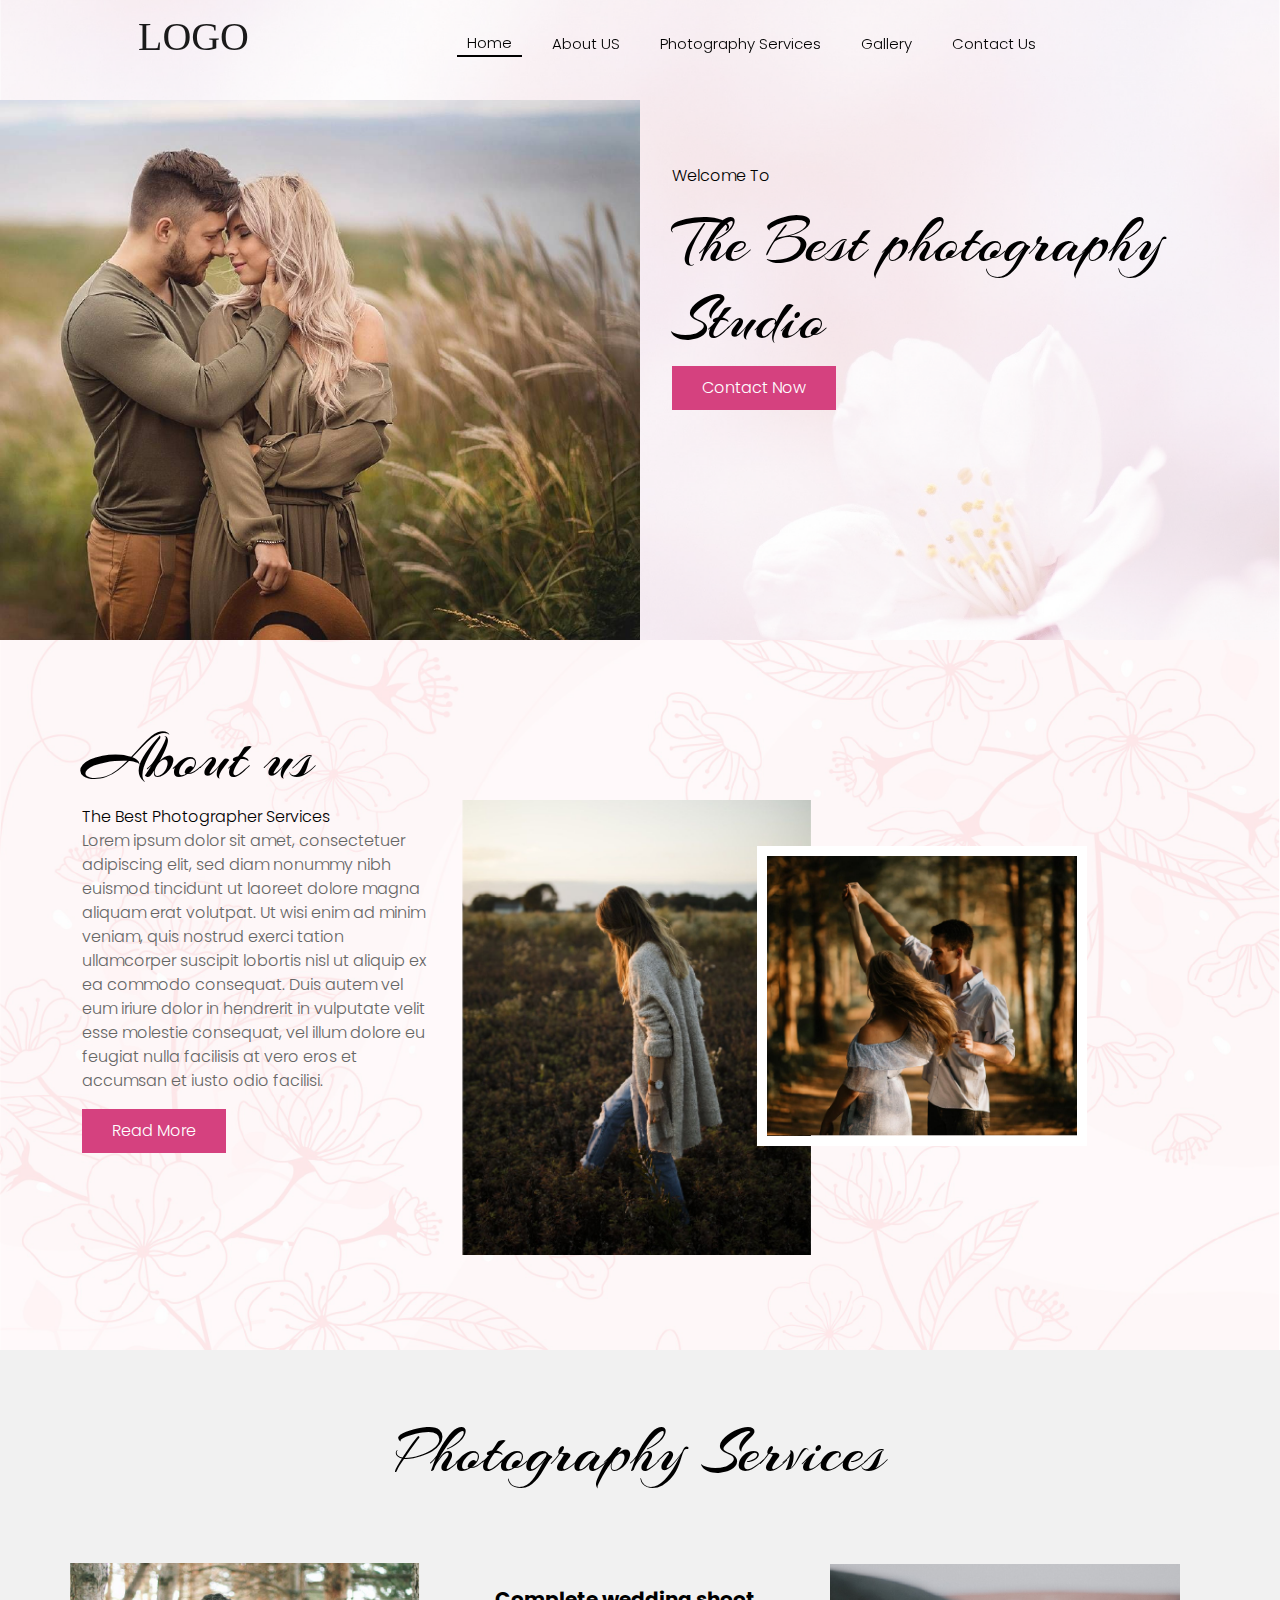
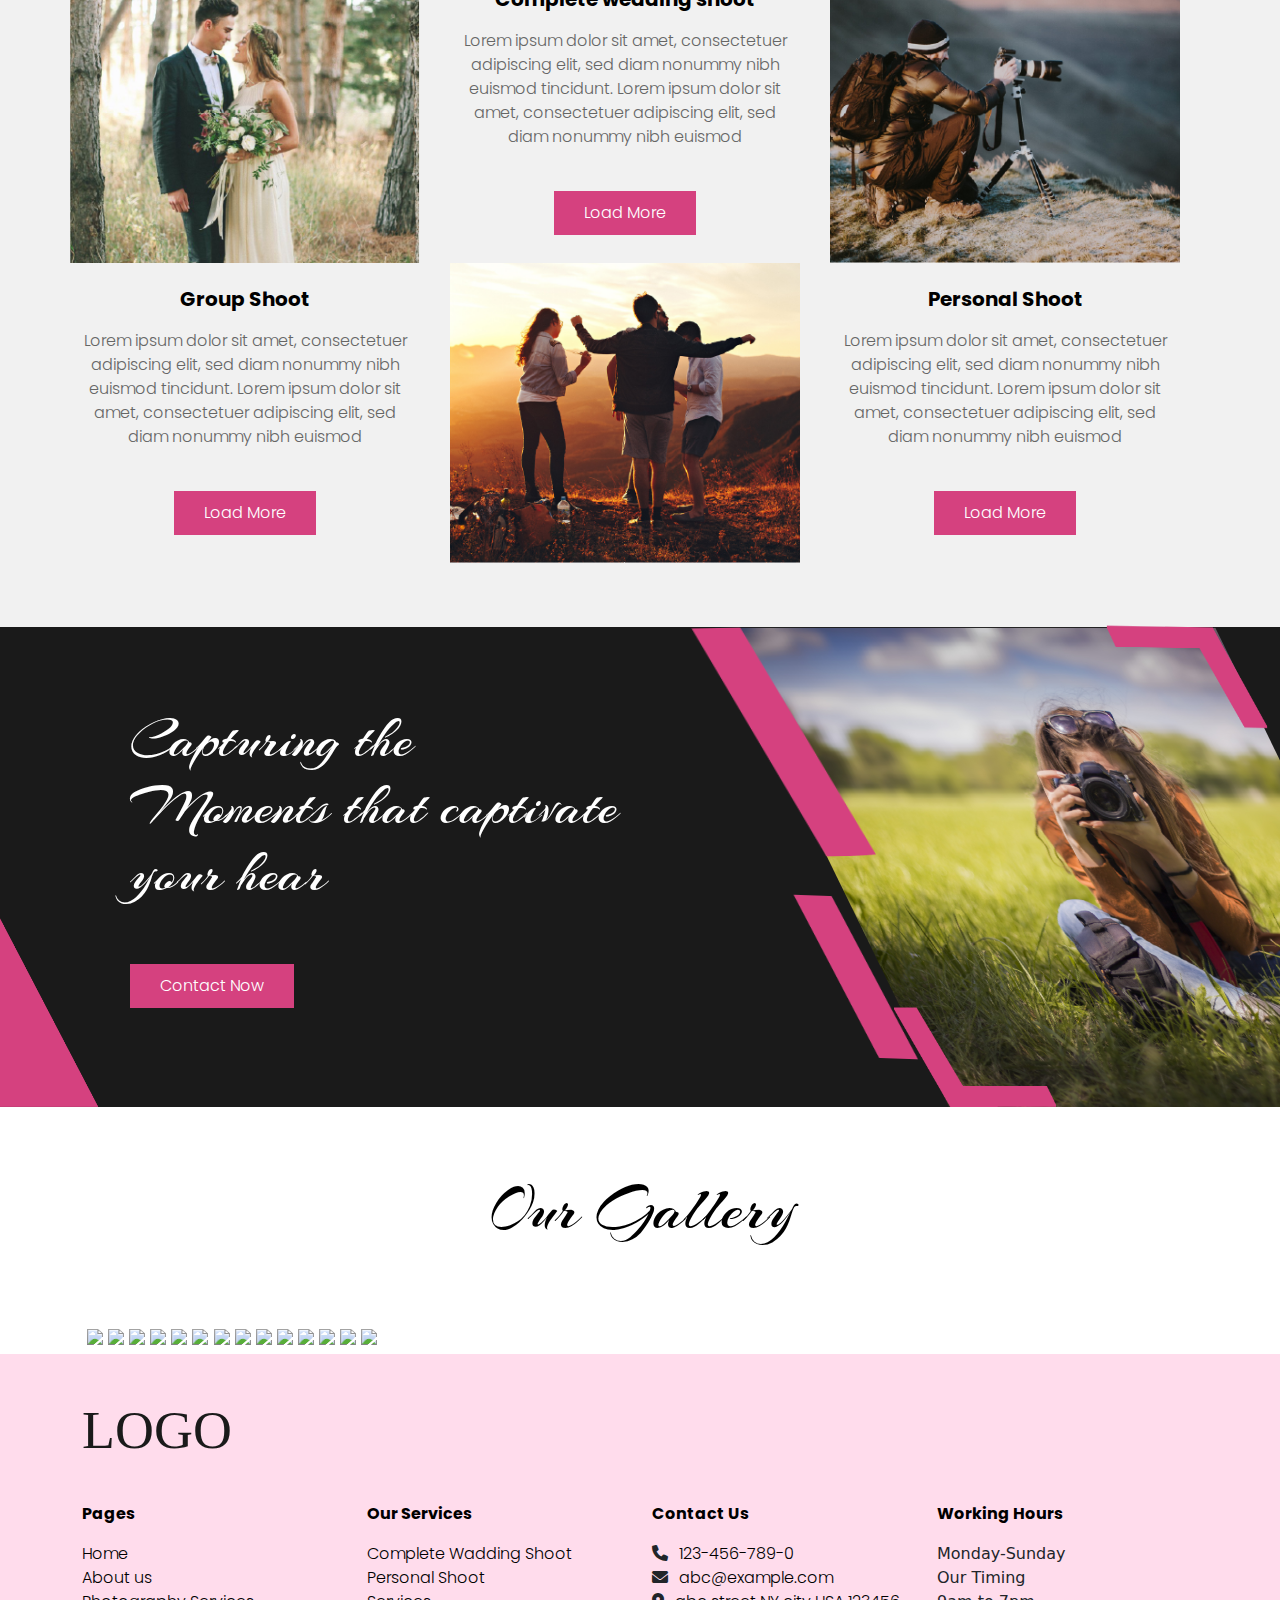
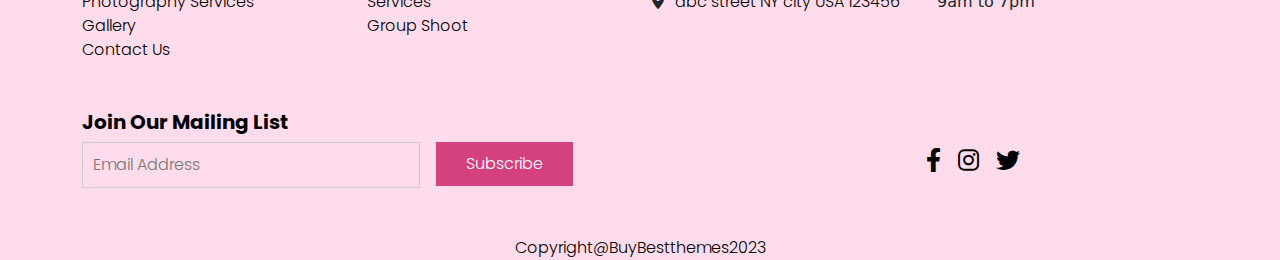
==== index.html @ 0a5905cb "add" ====
<!DOCTYPE html>
<html lang="en">

<head>
    <meta charset="UTF-8">
    <meta http-equiv="X-UA-Compatible" content="IE=edge">
    <meta name="viewport" content="width=device-width, initial-scale=1.0">
    <meta charset="UTF-8">
    <meta http-equiv="X-UA-Compatible" content="IE=edge">
    <meta name="viewport" content="width=device-width, initial-scale=1.0">
    <!-- bootstrap 5 css link -->
    <link rel="stylesheet" href="./assets/css/bootstrap.min.css">
    <!-- butter css -->
    <link rel="stylesheet" href="./assets/css/butter.css">
    <!-- wow css -->
    <link rel="stylesheet" href="./assets/css/wow.css">
    <!-- swiper slider css-->
    <link rel="stylesheet" href="./assets/css/swiper-bundle.css">
    <!-- fontawesome cdn -->
    <link rel="stylesheet" href="https://cdnjs.cloudflare.com/ajax/libs/font-awesome/6.0.0/css/all.min.css" />
    <!-- custom css -->
    <link rel="stylesheet" href="./assets/css/stylesheet.css">
    <title>Photography | Home</title>
</head>

<body>
    <!--Header open--->
    <header class="header" id="navbar-fixed-top">
        <div class="container">
            <nav class="destop-nav-bar">
                <div class="d-flex justify-content-between align-items-center">
                    <div class="logo">
                        <a href=""> <img src="./assets/images/SVG/logo.svg" alt="img"></a>
                    </div>
                    <div class="link">
                        <div class="d-flex justify-content-center">
                            <a href="" class="header_links active">Home</a>
                            <a href="" class="header_links">About US</a>
                            <a href="" class="header_links">Photography Services</a>
                            <a href="" class="header_links">Gallery</a>
                            <a href="" class="header_links">Contact Us</a>

                        </div>
                    </div>
                </div>
            </nav>
        </div>
        <!-- moblie navbar -->
        <div id="main-content">
            <div id="title"><a href=""><img src="./assets/images/SVG/logo.svg" alt=""></a></div>
        </div>
        <div id="btn" class="">
            <div id="top"></div>
            <div id="middle"></div>
            <div id="bottom"></div>
        </div>
        <div id="box" class="">
            <div id="items">
                <div class="imglogo"><a href=""><img src="./assets/images/SVG/logo.svg" alt=""></a></div>
                <div class="item"><a href="" class="header_links active">Home</a></div>
                <div class="item"><a href="" class="header_links">About Us</a></div>
                <div class="item"><a href="" class="header_links">Photography Services</a></div>
                <div class="item"><a href="" class="header_links">Gallery</a></div>
                <div class="item"><a href="" class="header_links">Contact Us</a></div>
            </div>
        </div>
    </header>
    <!--Header close--->
    <!-- Home Banner Open -->
    <section class="homeBanner">
        <div class="d-flex justify-content-center backBg">
            <div class="leftDiv">
                <div class="bannerImgBox">
                    <img src="./assets/images/1x/bannerImg.png" alt="">
                </div>
            </div>
            <div class="rightDiv">
                <div class="rightDivText d-flex flex-column">
                    <span>Welcome To</span>
                    <h1>The Best photography <br>
                        Studio
                    </h1>
                    <div>
                        <button>
                            <a href="">Contact Now</a>
                        </button>
                    </div>
                </div>
            </div>
        </div>

    </section>
    <!-- Home Banner Closed -->
    <!-- section About -->
    <section class="aboutSec">
        <div class="container aboutDiv">
            <div class="row">
                <div class="col-lg-4">
                    <div>
                        <h2>About us</h2>
                        <span>The Best Photographer Services</span>
                        <p>Lorem ipsum dolor sit amet, consectetuer adipiscing elit, sed diam nonummy nibh euismod
                            tincidunt
                            ut laoreet dolore magna aliquam erat volutpat. Ut wisi enim ad minim veniam, quis nostrud
                            exerci
                            tation ullamcorper suscipit lobortis nisl ut aliquip ex ea commodo consequat. Duis autem vel
                            eum
                            iriure dolor in hendrerit in vulputate velit esse molestie consequat, vel illum dolore eu
                            feugiat nulla facilisis at vero eros et accumsan et iusto odio facilisi.</p>
                        <button>
                            <a href="">Read More</a>
                        </button>
                    </div>
                </div>
                <div class="col-lg-8">
                    <div class="mainDivAbout">
                        <div class="aboutBg">
                            <div class="aboutBgImg">
                                <img src="./assets/images/1x/aboutImg1.png" alt="">
                            </div>
                            <div class="outerDiv">
                                <div class="outerDivImg">
                                    <img src="./assets/images/1x/aboutImg2.png" alt="">
                                </div>
                            </div>
                        </div>
                    </div>
                </div>

            </div>
        </div>
    </section>
    <!--  -->
    <!-- Services Section open -->
    <section class="servicesection">
        <div class="container">
            <h3>Photography Services</h3>
            <div class="row">
                <div class="col-lg-4 padding">
                    <div class="serDiv">
                        <div class="serDivImg">
                            <img src="./assets/images/1x/services1.png" alt="">
                        </div>
                    </div>
                </div>
                <div class="col-lg-4 padding">
                    <div class="serDiv">
                        <div class="serDivImg">
                            <h5>Complete wedding shoot</h5>
                            <p>Lorem ipsum dolor sit amet, consectetuer adipiscing elit, sed diam nonummy nibh euismod
                                tincidunt.
                                Lorem ipsum dolor sit amet, consectetuer adipiscing elit, sed diam nonummy nibh euismod
                            </p>
                            <div class="serBtn">
                                <button><a href="">Load More</a></button>
                            </div>
                        </div>
                    </div>
                </div>
                <div class="col-lg-4 padding">
                    <div class="serDiv">
                        <div class="serDivImg">
                            <img src="./assets/images/1x/services2.png" alt="">
                        </div>
                    </div>
                </div>
                <div class="col-lg-4 padding">
                    <div class="serDiv">
                        <div class="serDivImg">
                            <h5>Group Shoot</h5>
                            <p>Lorem ipsum dolor sit amet, consectetuer adipiscing elit, sed diam nonummy nibh euismod
                                tincidunt.
                                Lorem ipsum dolor sit amet, consectetuer adipiscing elit, sed diam nonummy nibh euismod
                            </p>
                            <div class="serBtn">
                                <button><a href="">Load More</a></button>
                            </div>
                        </div>
                    </div>
                </div>
                <div class="col-lg-4 padding">
                    <div class="serDiv">
                        <div class="serDivImg">
                            <img src="./assets/images/1x/services3.png" alt="">
                        </div>
                    </div>
                </div>
                <div class="col-lg-4 padding">
                    <div class="serDiv">
                        <div class="serDivImg">
                            <h5>Personal Shoot</h5>
                            <p>Lorem ipsum dolor sit amet, consectetuer adipiscing elit, sed diam nonummy nibh euismod
                                tincidunt.
                                Lorem ipsum dolor sit amet, consectetuer adipiscing elit, sed diam nonummy nibh euismod
                            </p>
                            <div class="serBtn">
                                <button><a href="">Load More</a></button>
                            </div>
                        </div>
                    </div>
                </div>
            </div>
        </div>
    </section>
    <!-- Services Section closed -->
    <!-- Capturing the Moments Open-->
    <section class="capSec position-relative">
        <div class="container">
            <div class="row">
                <div class="col-lg-6 pb-5">
                    <h5>Capturing the<br>
                        Moments that captivate
                        your hear
                    </h5>
                    <button class="sameBtn"><a href="">Contact Now</a></button>
                </div>
                <div class="col-lg-6">
                    <div class="photoGrapher">
                        <div class="lineDiv"><img src="./assets/images/1x/line.png" alt=""></div>
                        <div class="lineDivleft"><img src="./assets/images/1x/sLine.png" alt=""></div>
                        <div class="lineDivbtm"><img src="./assets/images/1x/sLine.png" alt=""></div>
                        <div class="photoGraImg">
                            <img src="./assets/images/1x/girl.png" alt="">
                        </div>
                        <div class="lineDivBtm"><img src="./assets/images/1x/line.png" alt=""></div>
                    </div>
                </div>
            </div>
        </div>
        <div class="pinDiv position-absolute"></div>
    </section>
    <!-- Capturing the Moments Closed-->
    <!-- Our Gallery section open -->
    <section class="gallerSec">
        <div class="container">
            <h3>Our Gallery</h3>
            <section>
                <img src="https://unsplash.it/700/600?image=634" />
                <img src="https://unsplash.it/700/300?image=455" />
                <img src="https://unsplash.it/1500/700?image=629" />
                <img src="https://unsplash.it/700?image=594" />
                <img src="https://unsplash.it/700/450?image=417" />
                <img src="https://unsplash.it/700/400?image=410" />
                <img src="https://unsplash.it/700/550?image=628" />
                <img src="https://unsplash.it/700/450?image=421" />
                <img src="https://unsplash.it/700/567?image=572" />
                <img src="https://unsplash.it/700/978?image=623" />
                <img src="https://unsplash.it/700/654?image=621" />
                <img src="https://unsplash.it/700/500?image=423" />
                  <img src="https://unsplash.it/1000/654?image=930" />
                <img src="https://unsplash.it/700/950?image=1045" />
              </section>
              <div class="lightbox">
                <div class="title"></div>
                <div class="filter"></div>
                <div class="arrowr"></div>
                <div class="arrowl"></div>
                <div class="close"></div>
              </div>
        </div>
    </section>
    <!-- Our Gallery section closed -->
    <!-- footer section open -->
    <section class="footer">
        <div class="container pt-5 pb-5">
            <div class="row d-flex justify-content-around">
                <div class="col-lg-12 ">
                    <div class="footerImgDiv">
                        <div class="footerImg">
                            <a href=".../../index.html">
                                <img src="./assets/images/SVG/logo.svg" alt="">
                            </a>
                        </div>
                    </div>
                </div>
                <div class="col-lg-3 col-md-12 col-sm-12">
                    <p>Pages</p>
                    <ul class="p-0">
                        <li><a href="">Home</a></li>
                        <li><a href="">About us</a></li>
                        <li><a href="">Photography Services</a></li>
                        <li><a href="">Gallery</a></li>
                        <li><a href="">Contact Us</a></li>
                    </ul>
                </div>
                <div class="col-lg-3 col-md-12 col-sm-12 ">
                    <p>Our Services</p>
                    <ul class="p-0">
                        <li><a href="">Complete Wadding Shoot</a></li>
                        <li><a href="">Personal Shoot</a></li>
                        <li><a href="">Services</a></li>
                        <li><a href="">Group Shoot</a></li>
                    </ul>
                </div>
                <div class="col-lg-3 col-md-12 col-sm-12 footerCont">
                    <p>Contact Us</p>
                    <ul class="p-0">
                        <li class="footer-ancher"><i class="fa-solid fa-phone p"></i><a
                                href="tel:4703884601">123-456-789-0</a></li>
                        <li><i class="fa-solid fa-envelope"></i><a
                                href="mailto:webapparel@gmail.com">abc@example.com</a></li>
                        <li><i class="fa-solid fa-location-dot"></i><a href="https://goo.gl/maps/DKt5kZgULkunrP5MA">abc
                                street NY city USA 123456</a></li>
                    </ul>
                </div>
                <div class="col-lg-3 col-md-12 col-sm-12 footerCont">
                    <p>Working Hours</p>
                    <ul class="p-0">
                        <li class="footer-ancher">Monday-Sunday</li>
                        <li>Our Timing</li>
                        <li>9am to 7pm</li>
                    </ul>
                </div>
            </div>
            <div class="row joinMail">
                <h5>Join Our Mailing List</h5>
                <div class="col-lg-6">
                    <div class="d-flex">
                        <div class="d-flex">
                            <div class="">
                                <input type="text" placeholder="Email Address">
                            </div>
                            <div>
                                <button class="" type="button">
                                    <a href="">
                                        Subscribe
                                    </a>
                                </button>
                            </div>
                        </div>
                    </div>
                </div>
                <div class="col-lg-6 d-flex justify-content-center">
                    <div class="faceDiv">
                        <i class="fa-brands fa-facebook-f"></i>
                        <i class="fa-brands fa-instagram"></i>
                        <i class="fa-brands fa-twitter"></i>
                    </div>
                    
                </div>
            </div>
        </div>
        <div class="footer-bottom">
            <div class="container">
                <div class="row">
                    <div class="col-lg-12 text-center ">
                        <span class="for-theme-link pt-1">
                            Copyright@BuyBestthemes2023
                        </span>
                    </div>
                </div>
            </div>
        </div>
    </section>
    <!-- footer section close -->
    <!-- jquery -->
    <script src="./assets/js/jquery.min.js"></script>
    <script src="https://code.jquery.com/jquery-3.3.1.slim.min.js" 
    integrity="sha384-q8i/X+965DzO0rT7abK41JStQIAqVgRVzpbzo5smXKp4YfRvH+8abtTE1Pi6jizo" 
    crossorigin="anonymous"></script>
    <script src="./assets/js/GridHorizontal.js"></script>
    <!-- bootstrap 5 js link -->
    <script src="./assets/js/bootstrap.bundle.min.js"></script>
    <!-- butter js -->
    <script src="./assets/js/butter.js"></script>
    <!-- wow Js -->
    <script src="./assets/js/wow.js"></script>
    <!-- swiper slider -->
    <script src="./assets/js/swiper-bundle.min.js"></script>
    <!-- custom js -->
    <script src="./assets/js/main.js"></script>
  
</body>

</html>
---- assets/css/wow.css ----
.animated {
	animation-duration: 1s;
	animation-fill-mode: both
}

.animated.infinite {
	animation-iteration-count: infinite
}

.animated.hinge {
	animation-duration: 2s
}

.animated.bounceIn,
.animated.bounceOut,
.animated.flipOutX,
.animated.flipOutY {
	animation-duration: .75s
}

.animated.flip {
	-webkit-backface-visibility: visible;
	backface-visibility: visible;
	animation-name: flip
}

@keyframes fadeInUp {
	from {
		opacity: 0;
		transform: translate3d(0, 100%, 0)
	}
	to {
		opacity: 1;
		transform: none
	}
}

.fadeInUp {
	animation-name: fadeInUp
}

@keyframes fadeInDown {
	from {
		opacity: 0;
		transform: translate3d(0, -100%, 0)
	}
	to {
		opacity: 1;
		transform: none
	}
}

.fadeInDown {
	animation-name: fadeInDown
}

@keyframes bounceIn {
	20%,
	40%,
	60%,
	80%,
	from,
	to {
		animation-timing-function: cubic-bezier(.215, .61, .355, 1)
	}
	0% {
		opacity: 0;
		transform: scale3d(.3, .3, .3)
	}
	20% {
		transform: scale3d(1.1, 1.1, 1.1)
	}
	40% {
		transform: scale3d(.9, .9, .9)
	}
	60% {
		opacity: 1;
		transform: scale3d(1.03, 1.03, 1.03)
	}
	80% {
		transform: scale3d(.97, .97, .97)
	}
	to {
		opacity: 1;
		transform: scale3d(1, 1, 1)
	}
}

.bounceIn {
	animation-name: bounceIn
}

@keyframes bounceInDown {
	60%,
	75%,
	90%,
	from,
	to {
		animation-timing-function: cubic-bezier(.215, .61, .355, 1)
	}
	0% {
		opacity: 0;
		transform: translate3d(0, -3000px, 0)
	}
	60% {
		opacity: 1;
		transform: translate3d(0, 25px, 0)
	}
	75% {
		transform: translate3d(0, -10px, 0)
	}
	90% {
		transform: translate3d(0, 5px, 0)
	}
	to {
		transform: none
	}
}

.bounceInDown {
	animation-name: bounceInDown
}

@keyframes bounceInLeft {
	60%,
	75%,
	90%,
	from,
	to {
		animation-timing-function: cubic-bezier(.215, .61, .355, 1)
	}
	0% {
		opacity: 0;
		transform: translate3d(-3000px, 0, 0)
	}
	60% {
		opacity: 1;
		transform: translate3d(25px, 0, 0)
	}
	75% {
		transform: translate3d(-10px, 0, 0)
	}
	90% {
		transform: translate3d(5px, 0, 0)
	}
	to {
		transform: none
	}
}

.bounceInLeft {
	animation-name: bounceInLeft
}

@keyframes bounceInRight {
	60%,
	75%,
	90%,
	from,
	to {
		animation-timing-function: cubic-bezier(.215, .61, .355, 1)
	}
	from {
		opacity: 0;
		transform: translate3d(3000px, 0, 0)
	}
	60% {
		opacity: 1;
		transform: translate3d(-25px, 0, 0)
	}
	75% {
		transform: translate3d(10px, 0, 0)
	}
	90% {
		transform: translate3d(-5px, 0, 0)
	}
	to {
		transform: none
	}
}

.bounceInRight {
	animation-name: bounceInRight
}

@keyframes bounceInUp {
	60%,
	75%,
	90%,
	from,
	to {
		animation-timing-function: cubic-bezier(.215, .61, .355, 1)
	}
	from {
		opacity: 0;
		transform: translate3d(0, 3000px, 0)
	}
	60% {
		opacity: 1;
		transform: translate3d(0, -20px, 0)
	}
	75% {
		transform: translate3d(0, 10px, 0)
	}
	90% {
		transform: translate3d(0, -5px, 0)
	}
	to {
		transform: translate3d(0, 0, 0)
	}
}

.bounceInUp {
	animation-name: bounceInUp
}

@keyframes fadeInLeft {
	from {
		opacity: 0;
		transform: translate3d(-100%, 0, 0)
	}
	to {
		opacity: 1;
		transform: none
	}
}

.fadeInLeft {
	animation-name: fadeInLeft
}

@keyframes fadeInLeftBig {
	from {
		opacity: 0;
		transform: translate3d(-2000px, 0, 0)
	}
	to {
		opacity: 1;
		transform: none
	}
}

.fadeInLeftBig {
	animation-name: fadeInLeftBig
}

@keyframes lightSpeedIn {
	from {
		transform: translate3d(100%, 0, 0) skewX(-30deg);
		opacity: 0
	}
	60% {
		transform: skewX(20deg);
		opacity: 1
	}
	80% {
		transform: skewX(-5deg);
		opacity: 1
	}
	to {
		transform: none;
		opacity: 1
	}
}

.lightSpeedIn {
	animation-name: lightSpeedIn;
	animation-timing-function: ease-out
}

@keyframes fadeInRight {
	from {
		opacity: 0;
		transform: translate3d(100%, 0, 0)
	}
	to {
		opacity: 1;
		transform: none
	}
}

.fadeInRight {
	animation-name: fadeInRight
}

@keyframes fadeInRightBig {
	from {
		opacity: 0;
		transform: translate3d(2000px, 0, 0)
	}
	to {
		opacity: 1;
		transform: none
	}
}

.fadeInRightBig {
	animation-name: fadeInRightBig
}

@keyframes flip {
	from {
		transform: perspective(400px) rotate3d(0, 1, 0, -360deg);
		animation-timing-function: ease-out
	}
	40% {
		transform: perspective(400px) translate3d(0, 0, 150px) rotate3d(0, 1, 0, -190deg);
		animation-timing-function: ease-out
	}
	50% {
		transform: perspective(400px) translate3d(0, 0, 150px) rotate3d(0, 1, 0, -170deg);
		animation-timing-function: ease-in
	}
	80% {
		transform: perspective(400px) scale3d(.95, .95, .95);
		animation-timing-function: ease-in
	}
	to {
		transform: perspective(400px);
		animation-timing-function: ease-in
	}
}

.flip {
	-webkit-backface-visibility: visible;
	backface-visibility: visible;
	animation-name: flip
}

@keyframes flipInX {
	from {
		transform: perspective(400px) rotate3d(1, 0, 0, 90deg);
		animation-timing-function: ease-in;
		opacity: 0
	}
	40% {
		transform: perspective(400px) rotate3d(1, 0, 0, -20deg);
		animation-timing-function: ease-in
	}
	60% {
		transform: perspective(400px) rotate3d(1, 0, 0, 10deg);
		opacity: 1
	}
	80% {
		transform: perspective(400px) rotate3d(1, 0, 0, -5deg)
	}
	to {
		transform: perspective(400px)
	}
}

.flipInX {
	-webkit-backface-visibility: visible!important;
	backface-visibility: visible!important;
	animation-name: flipInX
}

@keyframes flipInY {
	from {
		transform: perspective(400px) rotate3d(0, 1, 0, 90deg);
		animation-timing-function: ease-in;
		opacity: 0
	}
	40% {
		transform: perspective(400px) rotate3d(0, 1, 0, -20deg);
		animation-timing-function: ease-in
	}
	60% {
		transform: perspective(400px) rotate3d(0, 1, 0, 10deg);
		opacity: 1
	}
	80% {
		transform: perspective(400px) rotate3d(0, 1, 0, -5deg)
	}
	to {
		transform: perspective(400px)
	}
}

.flipInY {
	-webkit-backface-visibility: visible!important;
	backface-visibility: visible!important;
	animation-name: flipInY
}

@keyframes rotateIn {
	from {
		transform-origin: center;
		transform: rotate3d(0, 0, 1, -200deg);
		opacity: 0
	}
	to {
		transform-origin: center;
		transform: none;
		opacity: 1
	}
}

.rotateIn {
	animation-name: rotateIn
}

@keyframes jackInTheBox {
	from {
		opacity: 0;
		transform: scale(.1) rotate(30deg);
		transform-origin: center bottom
	}
	50% {
		transform: rotate(-10deg)
	}
	70% {
		transform: rotate(3deg)
	}
	to {
		opacity: 1;
		transform: scale(1)
	}
}

.jackInTheBox {
	animation-name: jackInTheBox
}

@keyframes rollIn {
	from {
		opacity: 0;
		transform: translate3d(-100%, 0, 0) rotate3d(0, 0, 1, -120deg)
	}
	to {
		opacity: 1;
		transform: none
	}
}

.rollIn {
	animation-name: rollIn
}

@keyframes rollOut {
	from {
		opacity: 1
	}
	to {
		opacity: 0;
		transform: translate3d(100%, 0, 0) rotate3d(0, 0, 1, 120deg)
	}
}

.rollOut {
	animation-name: rollOut
}

@keyframes zoomIn {
	from {
		opacity: 0;
		transform: scale3d(.3, .3, .3)
	}
	50% {
		opacity: 1
	}
}

.zoomIn {
	animation-name: zoomIn
}

@keyframes zoomInDown {
	from {
		opacity: 0;
		transform: scale3d(.1, .1, .1) translate3d(0, -1000px, 0);
		animation-timing-function: cubic-bezier(.55, .055, .675, .19)
	}
	60% {
		opacity: 1;
		transform: scale3d(.475, .475, .475) translate3d(0, 60px, 0);
		animation-timing-function: cubic-bezier(.175, .885, .32, 1)
	}
}

.zoomInDown {
	animation-name: zoomInDown
}

@keyframes zoomInLeft {
	from {
		opacity: 0;
		transform: scale3d(.1, .1, .1) translate3d(-1000px, 0, 0);
		animation-timing-function: cubic-bezier(.55, .055, .675, .19)
	}
	60% {
		opacity: 1;
		transform: scale3d(.475, .475, .475) translate3d(10px, 0, 0);
		animation-timing-function: cubic-bezier(.175, .885, .32, 1)
	}
}

.zoomInLeft {
	animation-name: zoomInLeft
}

@keyframes zoomInRight {
	from {
		opacity: 0;
		transform: scale3d(.1, .1, .1) translate3d(1000px, 0, 0);
		animation-timing-function: cubic-bezier(.55, .055, .675, .19)
	}
	60% {
		opacity: 1;
		transform: scale3d(.475, .475, .475) translate3d(-10px, 0, 0);
		animation-timing-function: cubic-bezier(.175, .885, .32, 1)
	}
}

.zoomInRight {
	animation-name: zoomInRight
}

@keyframes zoomInUp {
	from {
		opacity: 0;
		transform: scale3d(.1, .1, .1) translate3d(0, 1000px, 0);
		animation-timing-function: cubic-bezier(.55, .055, .675, .19)
	}
	60% {
		opacity: 1;
		transform: scale3d(.475, .475, .475) translate3d(0, -60px, 0);
		animation-timing-function: cubic-bezier(.175, .885, .32, 1)
	}
}

.zoomInUp {
	animation-name: zoomInUp
}

@keyframes zoomOut {
	from {
		opacity: 1
	}
	50% {
		opacity: 0;
		transform: scale3d(.3, .3, .3)
	}
	to {
		opacity: 0
	}
}

.zoomOut {
	animation-name: zoomOut
}

@keyframes zoomOutDown {
	40% {
		opacity: 1;
		transform: scale3d(.475, .475, .475) translate3d(0, -60px, 0);
		animation-timing-function: cubic-bezier(.55, .055, .675, .19)
	}
	to {
		opacity: 0;
		transform: scale3d(.1, .1, .1) translate3d(0, 2000px, 0);
		transform-origin: center bottom;
		animation-timing-function: cubic-bezier(.175, .885, .32, 1)
	}
}

.zoomOutDown {
	animation-name: zoomOutDown
}

@keyframes zoomOutLeft {
	40% {
		opacity: 1;
		transform: scale3d(.475, .475, .475) translate3d(42px, 0, 0)
	}
	to {
		opacity: 0;
		transform: scale(.1) translate3d(-2000px, 0, 0);
		transform-origin: left center
	}
}

.zoomOutLeft {
	animation-name: zoomOutLeft
}

@keyframes zoomOutRight {
	40% {
		opacity: 1;
		transform: scale3d(.475, .475, .475) translate3d(-42px, 0, 0)
	}
	to {
		opacity: 0;
		transform: scale(.1) translate3d(2000px, 0, 0);
		transform-origin: right center
	}
}

.zoomOutRight {
	animation-name: zoomOutRight
}

@keyframes zoomOutUp {
	40% {
		opacity: 1;
		transform: scale3d(.475, .475, .475) translate3d(0, 60px, 0);
		animation-timing-function: cubic-bezier(.55, .055, .675, .19)
	}
	to {
		opacity: 0;
		transform: scale3d(.1, .1, .1) translate3d(0, -2000px, 0);
		transform-origin: center bottom;
		animation-timing-function: cubic-bezier(.175, .885, .32, 1)
	}
}

.zoomOutUp {
	animation-name: zoomOutUp
}

@keyframes slideInDown {
	from {
		transform: translate3d(0, -100%, 0);
		visibility: visible
	}
	to {
		transform: translate3d(0, 0, 0)
	}
}

.slideInDown {
	animation-name: slideInDown
}

@keyframes slideInLeft {
	from {
		transform: translate3d(-100%, 0, 0);
		visibility: visible
	}
	to {
		transform: translate3d(0, 0, 0)
	}
}

.slideInLeft {
	animation-name: slideInLeft
}

@keyframes slideInRight {
	from {
		transform: translate3d(100%, 0, 0);
		visibility: visible
	}
	to {
		transform: translate3d(0, 0, 0)
	}
}

.slideInRight {
	animation-name: slideInRight
}

@keyframes slideInUp {
	from {
		transform: translate3d(0, 100%, 0);
		visibility: visible
	}
	to {
		transform: translate3d(0, 0, 0)
	}
}

.slideInUp {
	animation-name: slideInUp
}

@keyframes slideOutDown {
	from {
		transform: translate3d(0, 0, 0)
	}
	to {
		visibility: hidden;
		transform: translate3d(0, 100%, 0)
	}
}

.slideOutDown {
	animation-name: slideOutDown
}

@keyframes slideOutLeft {
	from {
		transform: translate3d(0, 0, 0)
	}
	to {
		visibility: hidden;
		transform: translate3d(-100%, 0, 0)
	}
}

.slideOutLeft {
	animation-name: slideOutLeft
}

@keyframes slideOutRight {
	from {
		transform: translate3d(0, 0, 0)
	}
	to {
		visibility: hidden;
		transform: translate3d(100%, 0, 0)
	}
}

.slideOutRight {
	animation-name: slideOutRight
}

@keyframes slideOutUp {
	from {
		transform: translate3d(0, 0, 0)
	}
	to {
		visibility: hidden;
		transform: translate3d(0, -100%, 0)
	}
}

.slideOutUp {
	animation-name: slideOutUp
}
---- assets/css/stylesheet.css ----
* {
        margin: 0;
        padding: 0;
        box-sizing: border-box;
        list-style: none;
    }

    @font-face {
        font-family: 'Poppins-Light';
        src: url("../fonts/Poppins-Light.ttf");
    }

    @font-face {
        font-family: 'Poppins-Bold';
        src: url("../fonts/Poppins-Bold.ttf");
    }

    @font-face {
        font-family: 'Arizonia-Regular';
        src: url("../fonts/Arizonia-Regular.ttf");
    }

    body {
        overflow-x: hidden !important;
    }

    /* body */
    body::-webkit-scrollbar {
        width: 8px;
        height: 5px;
        background-color: #75bdf8;
        border-radius: 10px;
    }

    body::-webkit-scrollbar-thumb {
        background-color: #506ED8;
        border-radius: 10px;
    }

    /*  */
    #main-content {
        position: relative;
    }

    #title {
        width: 28%;
        left: 20px;
        position: absolute;
        top: 0px;
    }

    #title img {
        width: 70%;
    }

    #btn {
        position: fixed;
        z-index: 5;
        top: 15px;
        right: 15px;
        cursor: pointer;
        -webkit-transition: left 500ms cubic-bezier(0.6, 0.05, 0.28, 0.91);
        transition: left 500ms cubic-bezier(0.6, 0.05, 0.28, 0.91);
    }

    #btn div {
        width: 35px;
        height: 2px;
        margin-bottom: 8px;
        background-color: #000;
        -webkit-transition: -webkit-transform 500ms cubic-bezier(0.6, 0.05, 0.28, 0.91), opacity 500ms, box-shadow 250ms, background-color 500ms;
        transition: transform 500ms cubic-bezier(0.6, 0.05, 0.28, 0.91), opacity 500ms, box-shadow 250ms, background-color 500ms;
    }

    #btn:hover>div {
        box-shadow: 0 0 1px #000708;
    }

    #btn.active {
        right: 12px;
        border-bottom: 1px solid transparent;
    }

    #btn.active div {
        background-color: #343838;
    }

    #btn.active:hover>div {
        box-shadow: 0 0 1px #343838;
    }

    #btn.active #top {
        -webkit-transform: translateY(10px) rotate(-135deg);
        -ms-transform: translateY(10px) rotate(-135deg);
        transform: translateY(10px) rotate(-135deg);
    }

    #btn.active #middle {
        -webkit-transform: scale(0);
        -ms-transform: scale(0);
        transform: scale(0);
    }

    #btn.active #bottom {
        -webkit-transform: translateY(-10px) rotate(-45deg);
        -ms-transform: translateY(-10px) rotate(-45deg);
        transform: translateY(-10px) rotate(-45deg);
    }

    #box {
        position: fixed;
        /* background: linear-gradient(229deg, #E69024, #E69024, #653290); */
        /* background: linear-gradient(229deg, #653290, #653290, #E69024); */
        z-index: 4;
        overflow: auto;
        top: 0px;
        right: -275px;
        background-color: #fff;
        width: 275px;
        opacity: 0;
        padding: 20px 0px;
        height: 100%;
        color: #343838;
        -webkit-transition: all 350ms cubic-bezier(0.6, 0.05, 0.28, 0.91);
        transition: all 350ms cubic-bezier(0.6, 0.05, 0.28, 0.91);
    }

    #box.active {
        right: 0px;
        opacity: 1;
        border-bottom: #FFF;
    }

    #items {
        position: relative;
    }

    #items a {
        text-decoration: none;
        color: #000;
        font-weight: bold;
        font-family: 'Poppins-Light';
    }

    #items .item {
        position: relative;
        cursor: pointer;
        font-size: 1.3rem;
        padding: 15px 30px;
        -webkit-transition: all 250ms;
        transition: all 250ms;
    }

    .imglogo img {
        width: 100%;
        height: 100%;
        object-fit: cover;
    }

    #items .item:hover {
        padding: 15px 45px;
        background-color: rgba(52, 56, 56, 0.2);
    }

    .header-icons {
        width: 60%;
    }

    /* header destop */
    .header {
        width: 100%;
        z-index: 2;
        transition: 0.5s all ease-in-out;
        position: fixed;
        top: 0;
        height: 100px;
        padding-top: 1rem;
        /* background-color: #4AE0F4; */
    }

    #White_links .header_links {
        color: #FFF;

    }

    .logo {
        width: 20%;
    }

    .active,
    .header_links:hover {
        border-bottom: 2px solid #000;
        color: #D5417F;
    }

    .image-change .active,
    .weds-img-div {
        border-bottom: 2px solid #FFF;
    }

    .logo img {
        width: 50%;
        height: 100%;
        margin-left: auto;
        margin-right: auto;
        display: flex;
    }

    .link {
        width: 80%;
        padding: 10px;
        display: flex;
        align-items: center;
        justify-content: center;
        font-family: 'Poppins-Light';
    }

    .link a {
        text-decoration: none;
        margin: 0 10px;
        color: #000;
        align-items: center;
        font-family: 'Poppins-Light';
        padding-left: 10px;
        padding-right: 10px;
        display: flex;
        align-items: center;
        font-size: 15px;

    }

    .dropdown .dropdown-menu .dropdown-item:hover {
        color: #D5417F;
    }

    .link a button {
        background-color: #E69024;
        color: #fff;
        border: none;
        outline: none;
        padding: 5px 45px;
        border-radius: 50px;
        font-family: 'Retroica-Regular';
        font-size: 13px;
    }

    .destop-nav-bar {
        position: relative;
    }

    /* homeBanner Css */
    .homeBanner {
        background-image: url("../images/1x/backBg.png");
        background-position: center;
        background-size: cover;
        background-repeat: no-repeat;
        width: 100%;
        height: 100%;
        padding-top: 100px;
    }

    .aboutSec {
        background-image: url("../images/1x/bannerBg.png");
        background-size: cover;
        background-position: center;
        width: 100%;
        height: 100%;
        padding-bottom: 5rem;
    }

    .homeBanner button a {
        text-decoration: none;
        background-color: #D5417F;
        color: #fff;
        font-family: 'Poppins-Light';
    }

    .homeBanner button {
        background-color: #D5417F;
        color: #fff;
        font-family: 'Poppins-Light';
        padding: 10px 30px;
        border: none;
    }

    .leftDiv {
        width: 50%;
    }

    .rightDiv {
        width: 50%;
    }

    .rightDivText {
        padding-left: 2rem;
        width: 95%;
        padding-top: 9rem;
    }

    .rightDivText span {
        color: #000;
        font-family: 'Poppins-Light';
        padding-bottom: 1rem;
    }

    .rightDivText h1 {
        color: #000;
        font-family: 'Arizonia-Regular';
        font-size: 4rem;
    }

    .bannerImgBox {
        width: 100%;
        /* height: 100vh; */
        height: 80vh;
        overflow: hidden;
    }

    .bannerImgBox img {
        width: 100%;
        height: 100%;
        object-fit: cover;
    }

    .aboutDiv {
        padding-top: 5rem;
    }

    .aboutDiv h2 {
        color: #000;
        font-family: 'Arizonia-Regular';
        font-size: 4rem;
    }

    .aboutDiv span {
        color: #000;
        font-family: 'Poppins-Light';
    }

    .aboutDiv p {
        color: #666666;
        font-family: 'Poppins-Light';
    }

    .aboutDiv button {
        background-color: #D5417F;
        color: #fff;
        font-family: 'Poppins-Light';
        padding: 10px 30px;
        border: none;
    }

    .aboutDiv button a {
        text-decoration: none;
        background-color: #D5417F;
        color: #fff;
        font-family: 'Poppins-Light';
    }

    .mainDivAbout {
        height: 550px;
        width: 700px;
        /* background-color: #506ED8; */
    }

    .aboutBg {
        width: 100%;
        height: 100%;
        padding-top: 30px;
        position: relative;
        z-index: 0;
    }

    .aboutBgImg {
        width: 350px;
        height: 455px;
        /* background-color: #75bdf8; */
        margin-top: 3.1rem;
        position: absolute;
        z-index: 0;
    }

    .aboutBgImg img {
        width: 100%;
        height: 100%;
        object-fit: cover;
    }

    .outerDiv {
        width: 330px;
        height: 300px;
        /* background-color: #E69024; */
        position: absolute;
        right: 75px;
        margin-top: 6rem;
    }

    .outerDivImg {
        width: 330px;
        height: 300px;
        border: 10px solid #ffff;
    }

    .outerDivImg img {
        width: 100%;
        height: 100%;
        object-fit: cover;
    }

    /*  */
    /* Service Section Css*/
    .servicesection {
        background-color: #F1F1F1;
        padding-bottom: 4rem;
    }

    .servicesection h3 {
        color: #000;
        font-family: 'Arizonia-Regular';
        text-align: center;
        padding-top: 4rem;
        font-size: 4rem;
        padding-bottom: 4rem;

    }

    .padding {
        padding: 0px;
    }

    .serDiv {
        width: 100%;
        min-height: 300px;
    }

    .serDivImg {
        width: 440px;
        height: 300px;
        /* background-color: #666666; */
    }

    .serDivImg img {
        width: 100%;
        height: 100%;
        object-fit: cover;
    }

    .serDivImg h5 {
        font-family: "Poppins-Bold";
        color: #000;
        text-align: center;
        padding-top: 1.5rem;
    }

    .serDivImg p {
        font-family: "Poppins-Light";
        color: #666666;
        text-align: center;
        padding-top: 0.5rem;
        font-size: 1rem;
        padding: 10px;
    }

    .serBtn {
        text-align: center;
        padding-top: 1rem;
    }

    .servicesection button {
        background-color: #D5417F;
        color: #fff;
        font-family: 'Poppins-Light';
        padding: 10px 30px;
        border: none;
    }

    .servicesection button a {
        text-decoration: none;
        background-color: #D5417F;
        color: #fff;
        font-family: 'Poppins-Light';
    }

    /*  */
    /* Capturing the Moments Css */
    .capSec {
        background-color: #1A1A1A;
    }

    .capSec h5 {
        color: #FFF;
        font-family: 'Arizonia-Regular';
        font-size: 3.5rem;
        padding-top: 5rem;
        padding-bottom: 3rem;
        margin-left: 3rem;
    }

    .sameBtn {
        background-color: #D5417F;
        color: #fff;
        font-family: 'Poppins-Light';
        padding: 10px 30px;
        border: none;
        margin-bottom: 3rem;
        margin-left: 3rem;
    }

    .sameBtn,
    .sameBtn a {
        text-decoration: none;
        background-color: #D5417F;
        color: #fff;
        font-family: 'Poppins-Light';
    }

    .pinDiv {
        width: 100px;
        height: 210px;
        background: linear-gradient(to right bottom, #D5417F 49%, transparent 49.3%);
        bottom: -9px;
        transform: rotateX(204deg);
    }

    .photoGrapher {
        width: 640px;
        min-height: 480px;
        position: relative;
        /* transform: skew(29deg); */
        /* background: red; */
    }

    .photoGraImg {
        width: 500px;
        height: 480px;
        transform: skew(26deg);
        /* background: red; */
        /* transform: translate(10px, 10px); */
        position: relative;
        right: -180px;
    }

    .lineDiv {
        position: absolute;
        top: 0px;
        width: 162px;
        height: 100px;
        right: 24px;
        z-index: 1;
        transform: rotate(1deg);
    }

    .lineDivleft {
        position: absolute;
        top: 0px;
        width: 182px;
        height: 230px;
        z-index: 1;
        left: 40px;
        transform: rotate(-1deg);
    }

    .lineDivleft img {
        width: 100%;
        height: 100%;
        object-fit: cover;
    }

    .lineDivBtm {
        position: absolute;
        bottom: 0px;
        width: 162px;
        height: 100px;
        left: 242px;
        z-index: 1;
        transform: rotate(180deg);
    }

    .lineDivbtm {
        position: absolute;
        bottom: 50px;
        width: 142px;
        height: 160px;
        left: 132px;
        z-index: 1;
        transform: rotate(2deg);
    }

    .lineDiv img,
    .lineDivBtm img,
    .lineDivbtm img {
        width: 100%;
        height: 100%;
        object-fit: cover;
    }

    .photoGraImg img {
        width: 100%;
        height: 100%;
        object-fit: cover;
        /* transform: skew(20deg); */
    }

    /*  */
    /* Gallery css */
    .gallerSec h3 {
        color: #000;
        font-family: 'Arizonia-Regular';
        text-align: center;
        padding-top: 4rem;
        font-size: 4rem;
        padding-bottom: 4rem;

    }
    .gallerSec h3 {
        color: #000;
        font-family: "Arizonia-Regular";
        text-align: center;
        padding-top: 4rem;
        font-size: 4rem;
        padding-bottom: 4rem;
      }
      
      .gallerSec h1 {
        margin-top: 150px;
        text-align: center;
      }
      .gallerSec section {
        column-width: 400px;
        column-gap: 5px;
        padding: 5px;
      }
      
      .gallerSec section img {
        width: 100%;
        cursor: pointer;
      }
      
      .gallerSec .lightbox {
        position: fixed;
        width: 100%;
        height: 100%;
        top: 0;
        display: none;
        z-index: 2;
        background: #7f8c8d;
        perspective: 1000;
      }
      
      .gallerSec .filter {
        position: absolute;
        width: 100%;
        height: 100%;
        filter: blur(20px);
        opacity: 0.5;
        background-position: center;
        background-size: cover;
      }
      
      .gallerSec .lightbox img {
        position: absolute;
        top: 50%;
        left: 50%;
        transform: translate(-50%, -50%) rotateY(0deg);
        max-height: 95vh;
        max-width: calc(95vw - 100px);
        transition: 0.8s cubic-bezier(0.7, 0, 0.4, 1);
        transform-style: preserve-3d;
      }
      
      /*.lightbox:hover img{
          transform: translate(-50%, -50%) rotateY(180deg);
        }*/
      
      [class^="arrow"] {
        height: 200px;
        width: 50px;
        background: rgba(0, 0, 0, 0.4);
        position: absolute;
        top: 50%;
        transform: translateY(-50%);
        cursor: pointer;
      }
      
      [class^="arrow"]:after {
        content: "";
        position: absolute;
        top: 50%;
        left: 50%;
        transform: translate(-50%, -50%) rotate(-45deg);
        width: 15px;
        height: 15px;
      }
      
      .gallerSec .arrowr {
        right: 0;
      }
      
      .gallerSec .arrowr:after {
        border-right: 1px solid white;
        border-bottom: 1px solid white;
      }
      
      .gallerSec .arrowl {
        left: 0;
      }
      
      .gallerSec .arrowl:after {
        border-left: 1px solid white;
        border-top: 1px solid white;
      }
      
      .gallerSec .close {
        position: absolute;
        right: 0;
        width: 50px;
        height: 50px;
        background: rgba(0, 0, 0, 0.4);
        margin: 20px;
        cursor: pointer;
      }
      
      .gallerSec .close:after,
      .gallerSec .close:before {
        content: "";
        position: absolute;
        top: 50%;
        left: 50%;
        width: 1px;
        height: 100%;
        background: #e74c3c;
      }
      
      .gallerSec .close:after {
        transform: translate(-50%, -50%) rotate(-45deg);
      }
      
      .gallerSec .close:before {
        transform: translate(-50%, -50%) rotate(45deg);
      }
      
      .gallerSec .title {
        font-size: 20px;
        color: #000;
        z-index: 1000;
        position: absolute;
        top: 0;
        left: 0;
      }
    /*  */
    /*footer css */
    #footer{
        background-color:#fff;
    }
    .footer {
        background-color: #FFDCEC;
    }

    .footerImgDiv {
        width: 150px;
        height: 100px;
    }

    .footerImg {
        width: 150px;
        height: 100px;
    }

    .footer p {
        color: #000;
        font-family: 'Poppins-Bold';
    }

    .footer ul li a {
        text-decoration: none;
        padding: 8px;
        margin-left: 0;
        color: #000;
        padding-left: 0;
        font-family: "Poppins-Light";
    }

    .footerCont ul li i {
        margin-right: 11px;
        font-size: 16px;
    }

    .footer-bottom span {
        color: #000;
        font-family: "Poppins-Light";

    }

    .footer-bottom span:hover {
        color: #D5417F;
        cursor: pointer;
    }

    .faceDiv {
        margin-left: 6rem;
    }

    .faceDiv i {
        padding: 6px;
        font-size: 1.5rem;
        color: #000;
    }

    .mainDivFooter {
        width: 100%;
    }

    .footerFirst {
        width: 50%;
        /* background-color: #000708; */
        height: 100px;
    }

    .footerSecond {
        width: 50%;
        /* background-color: green; */
        height: 100px;

    }

    .joinMail h5 {
        color: #000;
        font-family: 'Poppins-Bold';
        padding-top: 2rem;
    }

    .conBtndiv {
        width: 27%;
    }

    .joinMail input {
        width: 100%;
        padding: 10px;
        border: 1px solid #ccc;
        color: #000;
        background: transparent;
        font-family: "Poppins-Light";
    }

    .joinMail button {
        text-decoration: none;
        background-color: #D5417F;
        color: #fff;
        font-family: 'Poppins-Light';
        padding: 10px 30px;
        border: none;
        margin-left: 1rem;
    }

    .joinMail button a {
        text-decoration: none;
        background-color: #D5417F;
        color: #fff;
        font-family: 'Poppins-Light';
    }

    /*  */
    /* About page css open*/
    .rightDivTextAbout {
        padding-left: 2rem;
        width: 95%;
        /* padding-top: 9rem; */
    }

    .rightDivTextAbout h2 {
        color: #000;
        font-family: 'Arizonia-Regular';
        font-size: 4rem;
    }

    .bannerImgBoxAbout {
        width: 100%;
        /* height: 100vh; */
        height: 80vh;
        overflow: hidden;
        padding-bottom: 30px;
    }

    .bannerImgBoxAbout img {
        width: 100%;
        height: 100%;
        object-fit: cover;
        /* padding-bottom: 30px; */
    }

    .textAboutSec {
        padding-top: 2rem;
        padding-bottom: 6rem;
    }

    .textAboutSec span {
        color: #000;
        font-family: 'Poppins-Light';
        font-size: 1.5rem;
    }

    .textAboutSec p {
        color: #666666;
        font-family: 'Poppins-Light';
    }

    .aboutImg {
        width: 100%;
        height: 100%;
        /* background-color: #506ED8; */
    }

    .aboutImgDiv {
        width: 620px;
        height: 500px;
        /* background-color: #000; */
    }

    .textDivSpan {
        width: 590px;
        min-height: 500px;
        margin: auto;

    }

    .aboutImgDiv img {
        width: 100%;
        height: 100%;
        object-fit: cover;
    }

    /*  */
    /*  Services css */
    .smallBanner {
        position: absolute;
        background-color: #D5417F;
        height: 90px;
        width: 800px;
        border: 3px solid #ffff;
        right: 30px;
        top: 10px;
    }

    .smallBanner1 {
        position: absolute;
        background-color: #D5417F;
        height: 90px;
        width: 800px;
        border: 3px solid #ffff;
        left: 7px;
        top: 10px;
        z-index: 1;

    }

    .textDivSpanp1 {
        padding-top: 7rem;
    }

    .smallBanner1 h3 {
        color: #ffff;
        font-family: 'Arizonia-Regular';
        padding: 10px 10px 10px 45px;
        font-size: 3.5rem;

    }

    .smallBanner h3 {
        color: #ffff;
        font-family: 'Arizonia-Regular';
        padding: 10px 10px 10px 45px;
        font-size: 3.5rem;
    }

    .textDivSpanp {
        padding-top: 5rem;
    }

    .textAboutSec button {
        background-color: #D5417F;
        color: #fff;
        font-family: 'Poppins-Light';
        padding: 10px 30px;
        border: none;
    }

    .textAboutSec button a {
        text-decoration: none;
        background-color: #D5417F;
        color: #fff;
        font-family: 'Poppins-Light';
    }

    /*  */
    /* Contact Css */
    .getInTouch {
        width: 540px;
        height: 650px;

    }

    .getInTouchImg {
        position: absolute;
        width: 500px;
        height: 650px;
        left: 0px;
        border: 8px solid #D5417F;
    }

    .getInTouchImg img {
        width: 100%;
        height: 100%;
        object-fit: cover;
    }

    .form h3 {
        color: #000;
        font-family: 'Arizonia-Regular';
        padding-top: 1rem;
        font-size: 2.5rem;
    }

    .form-group input {
        width: 100%;
        border: 1px solid #808080;
        padding: 10px;
        font-family: 'Poppins-Light';
        background: transparent;
        outline: none;
        padding: 15px;
    }

    .form-group input::placeholder {
        padding-left: 20px;
        font-family: 'Poppins-Light';
    }

    .form-group textarea {
        padding: 12px 25px;
        font-family: 'Poppins-Light';
        background: transparent;
        border: 1px solid #808080;
        width: 100%;
        outline: none;
        min-height: 190px;
        max-height: 190px;
    }

    .aboutDiv .form-group .button {
        background-color: #D5417F;
        color: #fff;
        font-family: 'Poppins-Light';
        padding: 10px 40px;
        border: none;
        margin-top: 1rem;
    }

    .aboutDiv .form-group .button a {
        text-decoration: none;
        background-color: #D5417F;
        color: #fff;
        font-family: 'Poppins-Light';
    }

    /*  */
    /* Social Links css*/
    .socialLinks {
        padding: 5rem;
    }

    .socialLinks h3 {
        color: #000;
        text-align: center;
        font-family: 'Arizonia-Regular';
        font-size: 3rem;
    }

    .socialLinksDiv {
        width: 50px;
        height: 50px;
        /* background: aqua; */
    }

    .socialLinksDiv i {
        font-size: 2.5rem;
    }

    /*  */
    /* Home2 css */
    .homeBanner1 {
        height: 80vh;
        position: relative;
        display: flex;
        justify-content: center;
        align-items: center;
    }

    .homeBanner1::after {
        position: absolute;
        content: "";
        top: 0px;
        left: 0px;
        background-image: url("../images/1x/home2banner.png");
        width: 100%;
        height: 100%;
        /* opacity: .8; */
        background-position: center;
        background-size: cover;
        background-repeat: no-repeat;
        z-index: 0;
    }

    .homeBanner1::before {
        position: absolute;
        content: "";
        top: 0px;
        left: 0px;
        width: 100%;
        height: 100%;
        background-image: url("../images/1x/overlay.png");
        /* opacity: .8; */
        background-position: center;
        background-size: cover;
        background-repeat: no-repeat;
        z-index: 1;
    }

    .banner span {
        color: #fff;
        font-family: 'Poppins-Light';
        text-align: center;
    }

    .banner h1 {
        color: #fff;
        text-align: center;
        font-family: 'Arizonia-Regular';
        font-size: 3.5rem;
    }

    .banner p {
        color: #fff;
    }

    .zIndex {
        z-index: 1;
        font-family: 'Poppins-Light';
        font-size: 15px;
    }

    .photoSer button, .banner button {
        background-color: #D5417F;
        color: #fff;
        font-family: 'Poppins-Light';
        padding: 10px 30px;
        border: none;
        text-decoration: none;
    }

    .photoSer button a,.banner button a {
        text-decoration: none;
        background-color: #D5417F;
        color: #fff;
        font-family: 'Poppins-Light';
    }

    /* .aboutSection {
        background-color: #1A1A1A;
    } */
    .colDiv1 {
        width: 60%;
        background-color: #fff;
        /* height: 100%; */
    }

    .colDiv2 {
        width: 40%;
        background-color: #1A1A1A;
        /* height: 100%; */
    }

    .curveLine {
        height: 685px;
        width: 80px;
        left: -2px;
        top: 0px;
        /* background: bisque; */
    }

    .curveLine img {
        width: 100%;
        height: 100%;
        object-fit: cover;
    }

    .whiteAboutDiv {
        width: 600px;
        height: 550px;
        background-color: #fff;
    }

    .line-after,
    .line-before,
    .line-center {
        height: 166px;
        text-align: center;
    }

    .line-after1 {
        height: 120px;
        background: #000;
        width: 2px;
        margin-left: auto;
        margin-right: auto;
        margin-top: 2rem;
    }

    .aboutMain {
        width: 550px;
        height: 650px;
        display: flex;
        justify-content: center;
        align-items: center;

    }

    .aboutImgDiv {
        width: 500px;
        height: 600px;
        border: 8px solid #D5417F;
    }

    .aboutImgDivInner {
        width: 485px;
        height: 585px;
    }

    .aboutImgDivInner img {
        width: 100%;
        height: 100%;
        object-fit: cover;
    }

    .centerDiv {
        display: flex;
        align-items: center;
        justify-content: center;
        flex-direction: column;
        height: 680px;
        width: 850px;
        /* background-color: #506ED8; */
    }

    .centerDiv h5 {
        color: #D5417F;
        font-family: 'Arizonia-Regular';
        font-size: 4rem;

    }

    .centerDiv span {
        color: #000;
        font-family: 'Poppins-Light';
        font-size: 1.2rem;
    }

    .centerDiv p {
        color: #666666;
        font-family: 'Poppins-Light';
        font-size: 15px;
        width: 70%;
        text-align: center;
    }

    .centerDiv button {
        background-color: #D5417F;
        color: #fff;
        font-family: 'Poppins-Light';
        padding: 10px 30px;
        border: none;
    }

    .centerDiv button a {
        text-decoration: none;
        background-color: #D5417F;
        color: #fff;
        font-family: 'Poppins-Light';
    }

    /*  */
    /* Photo Services Css*/
    .photoSer{
        background-color: #1A1A1A;
        padding-bottom: 5rem;
    }
    .photoSer h3{
        color: #D5417F;
        font-family: 'Arizonia-Regular';
        font-size: 4rem;
        text-align: center;
        padding-top: 3rem;
        padding-bottom: 2rem;
    }
    .photoDiv{
        width: 400px;
        height: 500px;
        /* background-color: #506ED8; */
        margin: auto;
    }
    .photoDivImg{
        width: 400px;
        height: 500px;
    }
    .photoDivImg img{
        width: 100%;
        height: 100%;
        object-fit: cover;
    }
    .photoSer h4{
        color: #fff;
        font-family: 'Poppins-Bold';
        padding-top: 10px;
        font-size: 20px;
    }
    .photoSer p{
        color: #E5E5E5;
        font-family: 'Poppins-Light';
        padding-top: 10px;
        font-size: 12px;
        padding: 15px;
    }
    /*  */
    /* About2 css */
    .aboutBanner1 {
        height: 70vh;
        position: relative;
        display: flex;
        justify-content: center;
        align-items: center;
    }

    .aboutBanner1::after {
        position: absolute;
        content: "";
        top: 0px;
        left: 0px;
        background-image: url("../images/1x/about2banner.png");
        width: 100%;
        height: 100%;
        /* opacity: .8; */
        background-position: center;
        background-size: cover;
        background-repeat: no-repeat;
        z-index: 0;
    }

    .aboutBanner1::before {
        position: absolute;
        content: "";
        top: 0px;
        left: 0px;
        width: 100%;
        height: 100%;
        background-image: url("../images/1x/overlay.png");
        /* opacity: .8; */
        background-position: center;
        background-size: cover;
        background-repeat: no-repeat;
        z-index: 1;
    }
    .banner1 h1 {
        color: #fff;
        text-align: center;
        font-family: 'Arizonia-Regular';
        font-size: 3.5rem;
    }
    .textSec{
        background-color: #1A1A1A;
        padding-bottom: 8rem;
    }
    .textSec p{
        color: #E5E5E5;
        font-family: 'Poppins-Light';
        font-size: 15px;
    }
    .textSecbtm{
        position:absolute;
        width: 100%;
        height: 100px;
    }
    .textSecbtmImg{
        position: absolute;
        width: 100%;
        height: 100px;
        /* background-color: #506ED8; */
        bottom: -70px;

    }
    .textSecbtm img{
        width: 100%;
        height: 100%;
        object-fit: cover;
    }
    /*  */
    /* Services Css */
    
    /*  */

















    /* ========================================= */
    /* MEDIA QUERY  */
    /* ========================================= */
    @media (min-width:1600px) and (min-width:1920px) and (min-width:2560px) and (max-width:1366px) and (max-width:1280px) and (max-width:1024px) {
        #main-content {
            display: none;
        }
    }

    @media only screen and (min-width:1600px) {
        #main-content {
            display: none;
        }
    }

    @media only screen and (min-width:1400px) {
        #btn {
            display: none;
        }

        #main-content {
            display: none;
        }
    }

    @media only screen and (min-width:1440px) {
        #main-content {
            display: none;
        }
    }

    @media only screen and (min-width:1920px) {
        #main-content {
            display: none;
        }
    }

    @media only screen and (min-width:2550px) {
        #main-content {
            display: none;
        }
    }

    /* ===================  Max Media Queries ======================== */
    @media only screen and (max-width:1366px) {
        #main-content {
            display: none;
        }

        #btn {
            display: none;
        }

        .leftDiv {
            width: 50%;
        }

        .rightDiv {
            width: 50%;
        }

        .bannerImgBox {
            width: 100%;
            /* height: 100vh; */
            height: 60vh;
            overflow: hidden;
        }

        .rightDivText {
            padding-left: 2rem;
            width: 95%;
            padding-top: 4rem;
        }

        .mainDivAbout {
            height: 550px;
            width: 700px;
        }

        .aboutBg {
            width: 100%;
            height: 100%;
            padding-top: 30px;
            position: relative;
            z-index: 0;
        }

        .aboutBgImg {
            width: 350px;
            height: 455px;
            margin-top: 3.1rem;
            position: absolute;
            z-index: 0;
        }

        .outerDiv {
            width: 330px;
            height: 300px;
            position: absolute;
            right: 75px;
            margin-top: 6rem;
        }

        .outerDivImg {
            width: 330px;
            height: 300px;
            border: 10px solid #ffff;
        }

        .serDiv {
            width: 100%;
            min-height: 300px;
        }

        .serDivImg {
            width: 350px;
            height: 300px;
            /* background-color: #666666; */
        }
    }

    @media only screen and (max-width:1280px) {
        #main-content {
            display: none;
        }
    }

    @media only screen and (max-width:1024px) {
        #main-content {
            display: none;
        }
    }

    @media only screen and (max-width:820px) {
        .destop-nav-bar {
            display: none;
        }

        #btn {
            display: block;
            top: 24px;
        }

        #title {
            width: 28%;
            left: 20px;
            position: absolute;
            top: 0px;
        }

        .imglogo {
            width: 100px;
            margin: 50px auto 0 auto;
        }

        .item {
            text-align: center;
        }

        .item {
            font-size: 18px;
            margin: 20px 0;
        }

        #main-content {
            display: block;
        }

        .item {
            margin: 0px;
            padding: 14px 30px;
            font-size: 15px;
        }

        #items a {
            text-decoration: none;
            color: #000;
            font-size: 15px;
            font-family: 'Poppins-Light';
        }

        .item button {
            background-color: #E69024;
            color: #fff;
            border: none;
            outline: none;
            padding: 5px 45px;
            border-radius: 50px;
            font-size: 15px;
        }
    }

    @media only screen and (max-width:768px) {
        #main-content {
            display: block;
        }

        #btn {
            display: block;
        }
    }

    @media only screen and (max-width:600px) {}

    @media only screen and (max-width:540px) {}

    @media only screen and (max-width:414px) {
        .destop-nav-bar {
            display: none;
        }

        #btn {
            display: block;
            top: 24px;
        }

        #title {
            width: 28%;
            left: 20px;
            position: absolute;
            top: 0px;
        }

        .imglogo {
            width: 100px;
            margin: 50px auto 0 auto;
        }

        .item {
            text-align: center;
        }

        .item {
            font-size: 18px;
            margin: 20px 0;
        }

        #main-content {
            display: block;
        }

        .item {
            margin: 0px;
            padding: 14px 30px;
            font-size: 15px;
        }

        #items a {
            text-decoration: none;
            color: #000;
            font-family: 'Retroica-Regular';
            font-size: 15px;
            font-family: 'Poppins-Light';
        }
    }

    @media only screen and (max-width:390px) {}

    @media only screen and (max-width:375px) {
        .destop-nav-bar {
            display: none;
        }

        #btn {
            display: block;
        }
    }

    @media only screen and (max-width:360px) {}

    @media only screen and (max-width:320px) {}

    @media only screen and (max-width:280px) {}
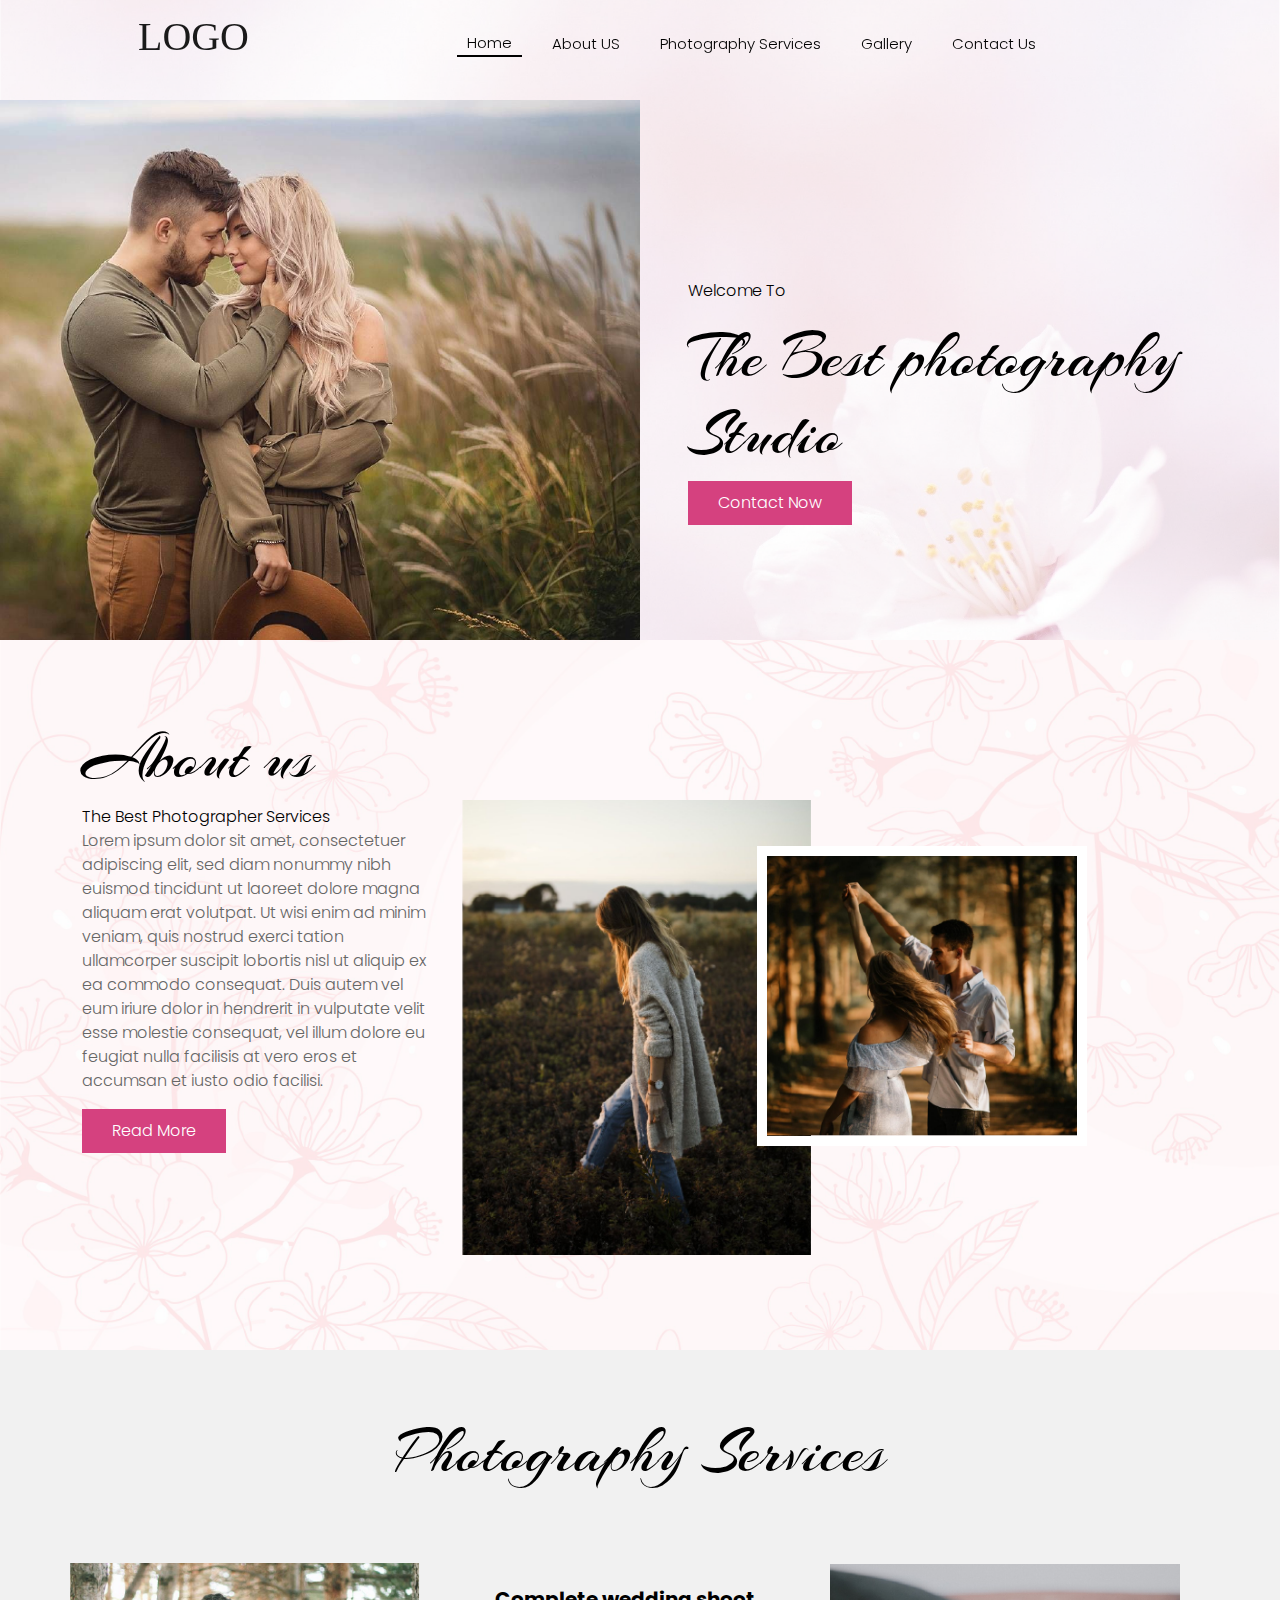
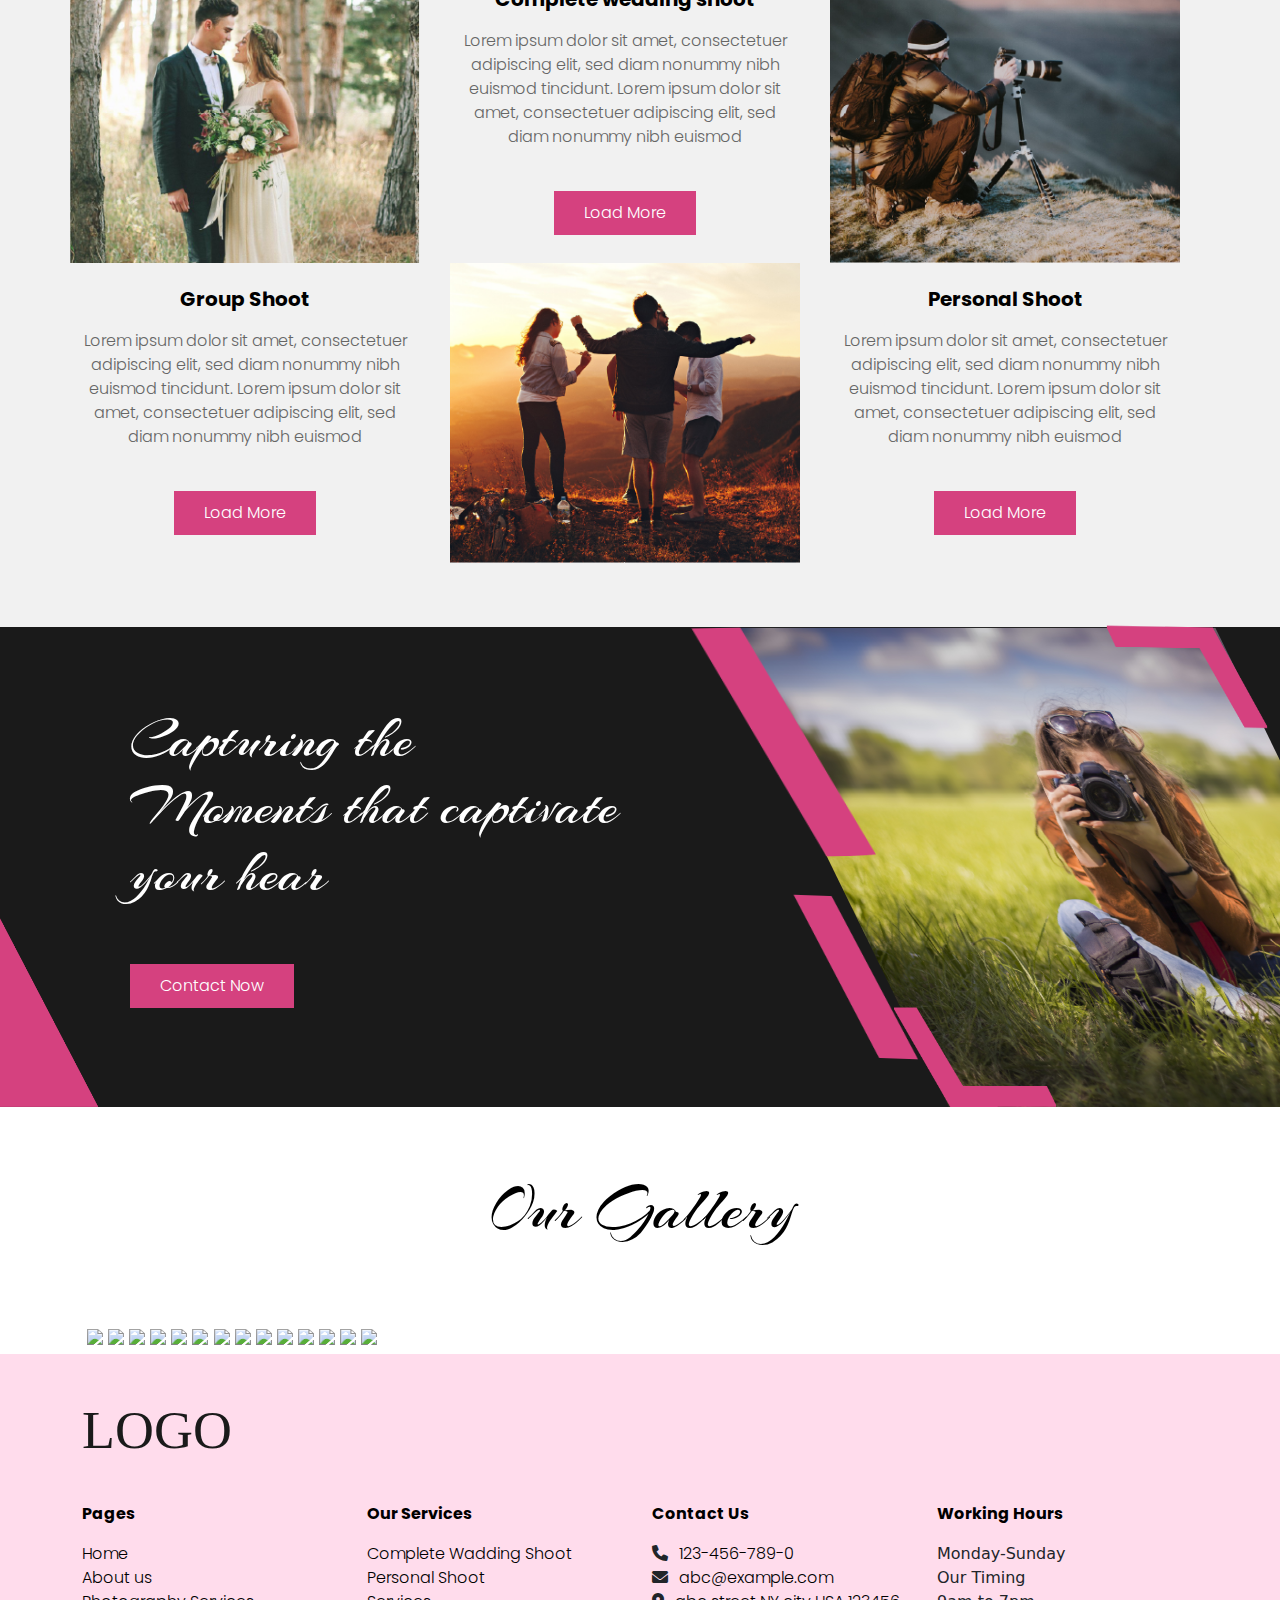
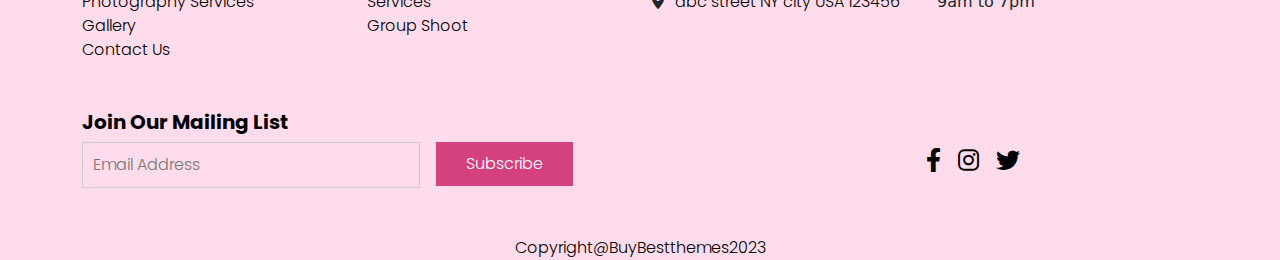
==== commit 4f638295: "add code" ====
--- a/index.html
+++ b/index.html
@@ -68,7 +68,7 @@
     <!--Header close--->
     <!-- Home Banner Open -->
     <section class="homeBanner">
-        <div class="d-flex justify-content-center backBg">
+        <div class="backBg">
             <div class="leftDiv">
                 <div class="bannerImgBox">
                     <img src="./assets/images/1x/bannerImg.png" alt="">
@@ -95,7 +95,7 @@
     <section class="aboutSec">
         <div class="container aboutDiv">
             <div class="row">
-                <div class="col-lg-4">
+                <div class="col-lg-4 ">
                     <div>
                         <h2>About us</h2>
                         <span>The Best Photographer Services</span>
@@ -136,14 +136,14 @@
         <div class="container">
             <h3>Photography Services</h3>
             <div class="row">
-                <div class="col-lg-4 padding">
+                <div class="col-lg-4 col-sm-12 col-md-12 padding">
                     <div class="serDiv">
                         <div class="serDivImg">
                             <img src="./assets/images/1x/services1.png" alt="">
                         </div>
                     </div>
                 </div>
-                <div class="col-lg-4 padding">
+                <div class="col-lg-4 col-sm-12 col-md-12 padding">
                     <div class="serDiv">
                         <div class="serDivImg">
                             <h5>Complete wedding shoot</h5>
@@ -157,14 +157,14 @@
                         </div>
                     </div>
                 </div>
-                <div class="col-lg-4 padding">
+                <div class="col-lg-4 col-sm-12 col-md-12 padding">
                     <div class="serDiv">
                         <div class="serDivImg">
                             <img src="./assets/images/1x/services2.png" alt="">
                         </div>
                     </div>
                 </div>
-                <div class="col-lg-4 padding">
+                <div class="col-lg-4 col-sm-12 col-md-12 padding">
                     <div class="serDiv">
                         <div class="serDivImg">
                             <h5>Group Shoot</h5>
@@ -178,14 +178,14 @@
                         </div>
                     </div>
                 </div>
-                <div class="col-lg-4 padding">
+                <div class="col-lg-4 col-sm-12 col-md-12 padding">
                     <div class="serDiv">
                         <div class="serDivImg">
                             <img src="./assets/images/1x/services3.png" alt="">
                         </div>
                     </div>
                 </div>
-                <div class="col-lg-4 padding">
+                <div class="col-lg-4 col-sm-12 col-md-12 padding">
                     <div class="serDiv">
                         <div class="serDivImg">
                             <h5>Personal Shoot</h5>
@@ -204,7 +204,7 @@
     </section>
     <!-- Services Section closed -->
     <!-- Capturing the Moments Open-->
-    <section class="capSec position-relative">
+     <section class="capSec position-relative">
         <div class="container">
             <div class="row">
                 <div class="col-lg-6 pb-5">
@@ -228,7 +228,7 @@
             </div>
         </div>
         <div class="pinDiv position-absolute"></div>
-    </section>
+    </section> 
     <!-- Capturing the Moments Closed-->
     <!-- Our Gallery section open -->
     <section class="gallerSec">
@@ -273,7 +273,7 @@
                         </div>
                     </div>
                 </div>
-                <div class="col-lg-3 col-md-12 col-sm-12">
+                <div class="col-lg-3 col-md-12 col-sm-12 center">
                     <p>Pages</p>
                     <ul class="p-0">
                         <li><a href="">Home</a></li>
@@ -283,7 +283,7 @@
                         <li><a href="">Contact Us</a></li>
                     </ul>
                 </div>
-                <div class="col-lg-3 col-md-12 col-sm-12 ">
+                <div class="col-lg-3 col-md-12 col-sm-12 center">
                     <p>Our Services</p>
                     <ul class="p-0">
                         <li><a href="">Complete Wadding Shoot</a></li>
@@ -292,7 +292,7 @@
                         <li><a href="">Group Shoot</a></li>
                     </ul>
                 </div>
-                <div class="col-lg-3 col-md-12 col-sm-12 footerCont">
+                <div class="col-lg-3 col-md-12 col-sm-12 footerCont center">
                     <p>Contact Us</p>
                     <ul class="p-0">
                         <li class="footer-ancher"><i class="fa-solid fa-phone p"></i><a
@@ -303,7 +303,7 @@
                                 street NY city USA 123456</a></li>
                     </ul>
                 </div>
-                <div class="col-lg-3 col-md-12 col-sm-12 footerCont">
+                <div class="col-lg-3 col-md-12 col-sm-12 footerCont center">
                     <p>Working Hours</p>
                     <ul class="p-0">
                         <li class="footer-ancher">Monday-Sunday</li>
--- a/assets/css/stylesheet.css
+++ b/assets/css/stylesheet.css
@@ -258,7 +258,10 @@
         height: 100%;
         padding-top: 100px;
     }
-
+     .backBg{
+        display: flex;
+        justify-content: center;
+     }
     .aboutSec {
         background-image: url("../images/1x/bannerBg.png");
         background-size: cover;
@@ -289,6 +292,9 @@
 
     .rightDiv {
         width: 50%;
+        display: flex;
+        justify-content: center;
+        align-items: center;
     }
 
     .rightDivText {
@@ -539,7 +545,6 @@
         position: relative;
         right: -180px;
     }
-
     .lineDiv {
         position: absolute;
         top: 0px;
@@ -612,6 +617,7 @@
         padding-bottom: 4rem;
 
     }
+
     .gallerSec h3 {
         color: #000;
         font-family: "Arizonia-Regular";
@@ -619,24 +625,25 @@
         padding-top: 4rem;
         font-size: 4rem;
         padding-bottom: 4rem;
-      }
-      
-      .gallerSec h1 {
+    }
+
+    .gallerSec h1 {
         margin-top: 150px;
         text-align: center;
-      }
-      .gallerSec section {
+    }
+
+    .gallerSec section {
         column-width: 400px;
         column-gap: 5px;
         padding: 5px;
-      }
-      
-      .gallerSec section img {
+    }
+
+    .gallerSec section img {
         width: 100%;
         cursor: pointer;
-      }
-      
-      .gallerSec .lightbox {
+    }
+
+    .gallerSec .lightbox {
         position: fixed;
         width: 100%;
         height: 100%;
@@ -645,9 +652,9 @@
         z-index: 2;
         background: #7f8c8d;
         perspective: 1000;
-      }
-      
-      .gallerSec .filter {
+    }
+
+    .gallerSec .filter {
         position: absolute;
         width: 100%;
         height: 100%;
@@ -655,9 +662,9 @@
         opacity: 0.5;
         background-position: center;
         background-size: cover;
-      }
-      
-      .gallerSec .lightbox img {
+    }
+
+    .gallerSec .lightbox img {
         position: absolute;
         top: 50%;
         left: 50%;
@@ -666,13 +673,13 @@
         max-width: calc(95vw - 100px);
         transition: 0.8s cubic-bezier(0.7, 0, 0.4, 1);
         transform-style: preserve-3d;
-      }
-      
-      /*.lightbox:hover img{
+    }
+
+    /*.lightbox:hover img{
           transform: translate(-50%, -50%) rotateY(180deg);
         }*/
-      
-      [class^="arrow"] {
+
+    [class^="arrow"] {
         height: 200px;
         width: 50px;
         background: rgba(0, 0, 0, 0.4);
@@ -680,9 +687,9 @@
         top: 50%;
         transform: translateY(-50%);
         cursor: pointer;
-      }
-      
-      [class^="arrow"]:after {
+    }
+
+    [class^="arrow"]:after {
         content: "";
         position: absolute;
         top: 50%;
@@ -690,27 +697,27 @@
         transform: translate(-50%, -50%) rotate(-45deg);
         width: 15px;
         height: 15px;
-      }
-      
-      .gallerSec .arrowr {
+    }
+
+    .gallerSec .arrowr {
         right: 0;
-      }
-      
-      .gallerSec .arrowr:after {
+    }
+
+    .gallerSec .arrowr:after {
         border-right: 1px solid white;
         border-bottom: 1px solid white;
-      }
-      
-      .gallerSec .arrowl {
+    }
+
+    .gallerSec .arrowl {
         left: 0;
-      }
-      
-      .gallerSec .arrowl:after {
+    }
+
+    .gallerSec .arrowl:after {
         border-left: 1px solid white;
         border-top: 1px solid white;
-      }
-      
-      .gallerSec .close {
+    }
+
+    .gallerSec .close {
         position: absolute;
         right: 0;
         width: 50px;
@@ -718,10 +725,10 @@
         background: rgba(0, 0, 0, 0.4);
         margin: 20px;
         cursor: pointer;
-      }
-      
-      .gallerSec .close:after,
-      .gallerSec .close:before {
+    }
+
+    .gallerSec .close:after,
+    .gallerSec .close:before {
         content: "";
         position: absolute;
         top: 50%;
@@ -729,29 +736,31 @@
         width: 1px;
         height: 100%;
         background: #e74c3c;
-      }
-      
-      .gallerSec .close:after {
+    }
+
+    .gallerSec .close:after {
         transform: translate(-50%, -50%) rotate(-45deg);
-      }
-      
-      .gallerSec .close:before {
+    }
+
+    .gallerSec .close:before {
         transform: translate(-50%, -50%) rotate(45deg);
-      }
-      
-      .gallerSec .title {
+    }
+
+    .gallerSec .title {
         font-size: 20px;
         color: #000;
         z-index: 1000;
         position: absolute;
         top: 0;
         left: 0;
-      }
+    }
+
     /*  */
     /*footer css */
-    #footer{
-        background-color:#fff;
-    }
+    #footer {
+        background-color: #fff;
+    }
+
     .footer {
         background-color: #FFDCEC;
     }
@@ -902,6 +911,7 @@
     .textAboutSec p {
         color: #666666;
         font-family: 'Poppins-Light';
+        width: 90%;
     }
 
     .aboutImg {
@@ -996,15 +1006,18 @@
     .getInTouch {
         width: 540px;
         height: 650px;
+        left: 0px;
+        position: relative;
 
     }
 
     .getInTouchImg {
-        position: absolute;
+        /* position: absolute; */
         width: 500px;
         height: 650px;
         left: 0px;
         border: 8px solid #D5417F;
+        position: absolute;
     }
 
     .getInTouchImg img {
@@ -1148,7 +1161,8 @@
         font-size: 15px;
     }
 
-    .photoSer button, .banner button {
+    .photoSer button,
+    .banner button {
         background-color: #D5417F;
         color: #fff;
         font-family: 'Poppins-Light';
@@ -1157,7 +1171,158 @@
         text-decoration: none;
     }
 
-    .photoSer button a,.banner button a {
+    .photoSer button a,
+    .banner button a {
+        text-decoration: none;
+        background-color: #D5417F;
+        color: #fff;
+        font-family: 'Poppins-Light';
+    }
+
+    .capturingSec {
+        height: 100vh;
+        position: relative;
+        display: flex;
+        justify-content: center;
+        align-items: center;
+    }
+
+    .capturingSec::after {
+        position: absolute;
+        content: "";
+        top: 0px;
+        left: 0px;
+        background-image: url("../images/1x/capHome2.png");
+        width: 100%;
+        height: 100%;
+        /* opacity: .8; */
+        background-position: center;
+        background-size: cover;
+        background-repeat: no-repeat;
+        z-index: 0;
+    }
+
+    .capturingSec::before {
+        position: absolute;
+        content: "";
+        top: 0px;
+        left: 0px;
+        width: 100%;
+        height: 100%;
+        background-color: #000000ab;
+        /* background-image: url("../images/1x/overlay.png"); */
+        /* opacity: .8; */
+        background-position: center;
+        background-size: cover;
+        background-repeat: no-repeat;
+        z-index: 1;
+    }
+
+    .pinkCurveCap {
+        height: 450px;
+        width: 60%;
+        /* background-color: #000; */
+        position: absolute;
+        z-index: 1;
+        bottom: 0px;
+        left: 0px;
+    }
+
+    .pinkCurveCapdivimg {
+        height: 450px;
+        width: 800px;
+    }
+
+    .pinkCurveCapdivimg img {
+        width: 100%;
+        height: 100%;
+        object-fit: cover;
+    }
+
+    .galleryHome2 {
+        background-color: #1A1A1A;
+        padding-bottom: 5rem;
+        margin-bottom: 5rem;
+    }
+
+    .galleryHome2 h3 {
+        color: #D5417F;
+        padding-top: 3rem;
+        padding-bottom: 2rem;
+        text-align: center;
+        font-family: 'Arizonia-Regular';
+
+    }
+
+    .capturingSec h4 {
+        color: #fff;
+        padding-top: 3rem;
+        padding-bottom: 2rem;
+        text-align: center;
+        font-family: 'Arizonia-Regular';
+        font-size: 3rem;
+
+    }
+
+    .capturingSec hr {
+        background-color: #fff;
+        width: 90%;
+        margin: auto;
+    }
+
+    .capturingSec button {
+        text-decoration: none;
+        background-color: #D5417F;
+        color: #fff;
+        font-family: 'Poppins-Light';
+        padding: 10px 30px;
+        border: none;
+        margin-left: 5rem;
+        margin-top: 1rem;
+    }
+
+    .capturingSec button a {
+        text-decoration: none;
+        background-color: #D5417F;
+        color: #fff;
+        font-family: 'Poppins-Light';
+    }
+
+    #row {
+        display: -ms-flexbox;
+        /* IE10 */
+        display: flex;
+        -ms-flex-wrap: wrap;
+        /* IE10 */
+        flex-wrap: wrap;
+        padding: 0 4px;
+    }
+
+    .column {
+        -ms-flex: 25%;
+        /* IE10 */
+        flex: 25%;
+        max-width: 25%;
+        padding: 0 4px;
+    }
+
+    .column img {
+        margin-top: 8px;
+        vertical-align: middle;
+        width: 100%;
+    }
+
+    .galleryHome2 button {
+        text-decoration: none;
+        background-color: #D5417F;
+        color: #fff;
+        font-family: 'Poppins-Light';
+        padding: 10px 30px;
+        border: none;
+        margin-left: 1rem;
+    }
+
+    .galleryHome2 button a {
         text-decoration: none;
         background-color: #D5417F;
         color: #fff;
@@ -1289,11 +1454,12 @@
 
     /*  */
     /* Photo Services Css*/
-    .photoSer{
+    .photoSer {
         background-color: #1A1A1A;
         padding-bottom: 5rem;
     }
-    .photoSer h3{
+
+    .photoSer h3 {
         color: #D5417F;
         font-family: 'Arizonia-Regular';
         font-size: 4rem;
@@ -1301,34 +1467,40 @@
         padding-top: 3rem;
         padding-bottom: 2rem;
     }
-    .photoDiv{
+
+    .photoDiv {
         width: 400px;
         height: 500px;
         /* background-color: #506ED8; */
         margin: auto;
     }
-    .photoDivImg{
+
+    .photoDivImg {
         width: 400px;
         height: 500px;
     }
-    .photoDivImg img{
+
+    .photoDivImg img {
         width: 100%;
         height: 100%;
         object-fit: cover;
     }
-    .photoSer h4{
+
+    .photoSer h4 {
         color: #fff;
         font-family: 'Poppins-Bold';
         padding-top: 10px;
         font-size: 20px;
     }
-    .photoSer p{
+
+    .photoSer p {
         color: #E5E5E5;
         font-family: 'Poppins-Light';
         padding-top: 10px;
         font-size: 12px;
         padding: 15px;
     }
+
     /*  */
     /* About2 css */
     .aboutBanner1 {
@@ -1368,27 +1540,32 @@
         background-repeat: no-repeat;
         z-index: 1;
     }
+
     .banner1 h1 {
         color: #fff;
         text-align: center;
         font-family: 'Arizonia-Regular';
         font-size: 3.5rem;
     }
-    .textSec{
+
+    .textSec {
         background-color: #1A1A1A;
         padding-bottom: 8rem;
     }
-    .textSec p{
+
+    .textSec p {
         color: #E5E5E5;
         font-family: 'Poppins-Light';
         font-size: 15px;
     }
-    .textSecbtm{
-        position:absolute;
+
+    .textSecbtm {
+        position: absolute;
         width: 100%;
         height: 100px;
     }
-    .textSecbtmImg{
+
+    .textSecbtmImg {
         position: absolute;
         width: 100%;
         height: 100px;
@@ -1396,14 +1573,265 @@
         bottom: -70px;
 
     }
-    .textSecbtm img{
+
+    .textSecbtmImg img {
         width: 100%;
         height: 100%;
         object-fit: cover;
     }
+
     /*  */
     /* Services Css */
-    
+    .serSec {
+        background-color: #1A1A1A;
+        position: relative;
+        padding-bottom: 7rem;
+        margin-bottom: 3rem;
+    }
+
+    .serBanner1 {
+        height: 70vh;
+        position: relative;
+        display: flex;
+        justify-content: center;
+        align-items: center;
+    }
+
+    .serBanner1::after {
+        position: absolute;
+        content: "";
+        top: 0px;
+        left: 0px;
+        background-image: url("../images/1x/about2banner.png");
+        width: 100%;
+        height: 100%;
+        /* opacity: .8; */
+        background-position: center;
+        background-size: cover;
+        background-repeat: no-repeat;
+        z-index: 0;
+    }
+
+    .serBanner1::before {
+        position: absolute;
+        content: "";
+        top: 0px;
+        left: 0px;
+        width: 100%;
+        height: 100%;
+        background-image: url("../images/1x/overlay.png");
+        /* opacity: .8; */
+        background-position: center;
+        background-size: cover;
+        background-repeat: no-repeat;
+        z-index: 1;
+    }
+
+    .serbanner1 h1 {
+        color: #fff;
+        text-align: center;
+        font-family: 'Arizonia-Regular';
+        font-size: 3.5rem;
+    }
+
+    .serImg {
+        width: 100%;
+        height: 100%;
+    }
+
+    .serImgDiv {
+        width: 500px;
+        height: 600px;
+    }
+
+    .serImgDiv img {
+        width: 100%;
+        height: 100%;
+        object-fit: cover;
+    }
+
+    .textDivSpanSer {
+        width: 590px;
+        min-height: 500px;
+        margin: auto;
+    }
+
+    .textDivSpanSer h3 {
+        color: #fff;
+        font-family: 'Poppins-Bold';
+    }
+
+    .textDivSpanSer p {
+        color: #666666;
+        font-family: 'Poppins-Light';
+        width: 90%;
+    }
+
+    .serSec button {
+        background-color: #D5417F;
+        color: #fff;
+        font-family: 'Poppins-Light';
+        padding: 10px 30px;
+        border: none;
+    }
+
+    .serSec button a {
+        text-decoration: none;
+        background-color: #D5417F;
+        color: #fff;
+        font-family: 'Poppins-Light';
+    }
+
+    /*  */
+    /* Contact Us 2 Css */
+    .contactBanner1 {
+        height: 70vh;
+        position: relative;
+        display: flex;
+        justify-content: center;
+        align-items: center;
+    }
+
+    .contactBanner1::after {
+        position: absolute;
+        content: "";
+        top: 0px;
+        left: 0px;
+        background-image: url("../images/1x/about2banner.png");
+        width: 100%;
+        height: 100%;
+        /* opacity: .8; */
+        background-position: center;
+        background-size: cover;
+        background-repeat: no-repeat;
+        z-index: 0;
+    }
+
+    .contactBanner1::before {
+        position: absolute;
+        content: "";
+        top: 0px;
+        left: 0px;
+        width: 100%;
+        height: 100%;
+        background-image: url("../images/1x/overlay.png");
+        /* opacity: .8; */
+        background-position: center;
+        background-size: cover;
+        background-repeat: no-repeat;
+        z-index: 1;
+    }
+
+    .contactbanner1 h1 {
+        color: #fff;
+        text-align: center;
+        font-family: 'Arizonia-Regular';
+        font-size: 3.5rem;
+    }
+
+    .conSection2 {
+        background-color: #1A1A1A;
+        min-height: 800px;
+    }
+
+    .conSection2 .getInTouch {
+        width: 540px;
+        height: 650px;
+        left: 0px;
+        position: relative;
+
+    }
+
+    .conSection2 .getInTouchImg {
+        position: absolute;
+        width: 500px;
+        height: 650px;
+        left: 0px;
+        border: 8px solid #D5417F;
+    }
+
+    .conSection2 .getInTouchImg img {
+        width: 100%;
+        height: 100%;
+        object-fit: cover;
+    }
+
+    .conSection2 h3 {
+        color: #fff;
+    }
+
+    .socialLinksCont {
+        background-color: #1A1A1A;
+        padding-bottom: 7rem;
+        margin-bottom: 3rem;
+    }
+
+    .socialLinksCont h3 {
+        color: #fff;
+        text-align: center;
+        font-family: 'Arizonia-Regular';
+        font-size: 3rem;
+    }
+
+    .socialLinksCont i {
+        color: #fff;
+    }
+
+    /*  */
+    /* Gallery2 Css  */
+    #gallerSec2 {
+        padding-top: 4rem;
+        min-height: 900px;
+        background-color: #1A1A1A;
+        position: relative;
+        margin-bottom: 5rem;
+    }
+
+    .GalleryBanner1 {
+        height: 70vh;
+        position: relative;
+        display: flex;
+        justify-content: center;
+        align-items: center;
+    }
+
+    .GalleryBanner1::after {
+        position: absolute;
+        content: "";
+        top: 0px;
+        left: 0px;
+        background-image: url("../images/1x/about2banner.png");
+        width: 100%;
+        height: 100%;
+        /* opacity: .8; */
+        background-position: center;
+        background-size: cover;
+        background-repeat: no-repeat;
+        z-index: 0;
+    }
+
+    .GalleryBanner1::before {
+        position: absolute;
+        content: "";
+        top: 0px;
+        left: 0px;
+        width: 100%;
+        height: 100%;
+        background-image: url("../images/1x/overlay.png");
+        /* opacity: .8; */
+        background-position: center;
+        background-size: cover;
+        background-repeat: no-repeat;
+        z-index: 1;
+    }
+
+    .gallerytbanner1 h1 {
+        color: #fff;
+        text-align: center;
+        font-family: 'Arizonia-Regular';
+        font-size: 3.5rem;
+    }
+
     /*  */
 
 
@@ -1463,6 +1891,9 @@
         #main-content {
             display: none;
         }
+        .getInTouchImg , .getInTouch{
+            width: 100%;
+        }
     }
 
     /* ===================  Max Media Queries ======================== */
@@ -1552,6 +1983,30 @@
     @media only screen and (max-width:1024px) {
         #main-content {
             display: none;
+        }
+        .getInTouchImg , .getInTouch{
+            width: 100%;
+        }
+        .aboutImg , .aboutImgDiv{
+            width: 100%;
+        }
+        .textDivSpan{
+            width: 100%;
+        }
+        .conSection2 .getInTouch{
+            width: 100%;
+        }
+        .conSection2 .getInTouchImg{
+            width: 100%;
+        }
+        .serImgDiv{
+            width: 100%;
+        }
+        .textDivSpanSer{
+            width: 100%;
+        }
+        .textDivSpanSer p{
+            width: 100%;
         }
     }
 
@@ -1612,6 +2067,116 @@
             border-radius: 50px;
             font-size: 15px;
         }
+
+        .column {
+            -ms-flex: 50%;
+            flex: 50%;
+            max-width: 50%;
+        }
+        .footer p {
+            color: #000;
+            font-family: 'Poppins-Bold';
+            text-align: center;
+        }
+        .joinMail h5 {
+            text-align: center;
+        }
+        .faceDiv {
+            margin-left: 0rem;
+            padding-top: 2rem;
+        }
+        .homeBanner {
+            display: block;
+            position: relative;
+            width: 100%;
+        }
+        .homeBanner .leftDiv  .bannerImgBoxAbout {
+            width: 100%;
+            height: 100vh;
+            overflow: hidden;
+        }
+        .homeBanner .leftDiv .bannerImgBoxAbout  img{
+            /* width: 100%; */
+            /* height: 100%; */
+            object-fit: cover;
+        }
+        .homeBanner .leftDiv{
+            width: 100%!important;
+        }
+        .homeBanner .rightDiv{
+            width: 100%;
+        }
+        .homeBanner .rightDiv .rightDivTextAbout {
+            position: absolute;
+            top: 50%;
+            transform: translate(-50%,-50%);
+            left: 50%;
+            padding-left: 0;
+            justify-content: center;
+            align-items: center;
+            text-align: center;
+            width: 100%;
+        }
+        .backBg{
+            display: unset;
+         }
+         .footerImgDiv {
+            width: 150px;
+            height: 100px;
+            margin: auto;
+        }
+        .textDivSpan {
+            width: 100%;
+            min-height: 500px;
+            margin: auto;
+        }
+        .textAboutSec p {
+            color: #666666;
+            font-family: 'Poppins-Light';
+            width: 100%;
+        }
+        .aboutImg{
+            width: 100%;
+        }
+        .aboutImgDiv{
+            width: 100%;
+        }
+        .center{
+            text-align: center;
+        }
+        .center1{
+             display: flex;
+             justify-content: center;
+        }
+        .smallBanner1{
+            width: 100%;
+            right: 0px;
+        }
+        .smallBanner{
+            width: 100%;
+            left: 0px;
+        }
+        .conSection2 .getInTouch{
+            width: 100%;
+        }
+        .conSection2 .getInTouchImg{
+            width: 100%;
+        }
+        .serImgDiv{
+            width: 100%;
+        }
+        .textDivSpanSer{
+            width: 100%;
+        }
+        .textDivSpanSer p{
+            width: 100%;
+        }
+        .serDivImg{
+            width: 100%;
+        }
+        .serDivImg{
+            width: 100%;
+        }
     }
 
     @media only screen and (max-width:768px) {
@@ -1624,7 +2189,13 @@
         }
     }
 
-    @media only screen and (max-width:600px) {}
+    @media only screen and (max-width:600px) {
+        .column {
+            -ms-flex: 100%;
+            flex: 100%;
+            max-width: 100%;
+        }
+    }
 
     @media only screen and (max-width:540px) {}
 
@@ -1676,6 +2247,147 @@
             font-size: 15px;
             font-family: 'Poppins-Light';
         }
+
+        
+        .footer p {
+            color: #000;
+            font-family: 'Poppins-Bold';
+            text-align: center;
+        }
+        .joinMail h5 {
+            text-align: center;
+        }
+        .faceDiv {
+            margin-left: 0rem;
+            padding-top: 2rem;
+        }
+        .homeBanner {
+            display: block;
+            position: relative;
+            width: 100%;
+        }
+        .homeBanner .leftDiv  .bannerImgBoxAbout {
+            width: 100%;
+            height: 100vh;
+            overflow: hidden;
+        }
+        .homeBanner .leftDiv .bannerImgBoxAbout  img{
+            /* width: 100%; */
+            /* height: 100%; */
+            object-fit: cover;
+        }
+        .homeBanner .leftDiv{
+            width: 100%!important;
+        }
+        .homeBanner .rightDiv{
+            width: 100%;
+        }
+        .homeBanner .rightDiv .rightDivTextAbout {
+            position: absolute;
+            top: 50%;
+            transform: translate(-50%,-50%);
+            left: 50%;
+            padding-left: 0;
+            justify-content: center;
+            align-items: center;
+            text-align: center;
+            width: 100%;
+        }
+        .backBg{
+            display: unset;
+         }
+         .footerImgDiv {
+            width: 150px;
+            height: 100px;
+            margin: auto;
+        }
+        .textDivSpan {
+            width: 100%;
+            min-height: 500px;
+            margin: auto;
+        }
+        .textAboutSec p {
+            color: #666666;
+            font-family: 'Poppins-Light';
+            width: 100%;
+        }
+        .aboutImg{
+            width: 100%;
+        }
+        .aboutImgDiv{
+            width: 100%;
+        }
+        .center{
+            text-align: center;
+        }
+        .getInTouchImg ,.getInTouch{
+            width: 100%;
+        }
+        .smallBanner{
+            right:0px;
+            width: 100%;
+        }
+        .smallBanner1{
+            left:0px;
+            width: 100%;
+        }
+        .smallBanner h3 , .smallBanner1 h3{
+            padding: 10px;
+            font-size: 2.5rem;
+        }
+        .conSection2 .getInTouch{
+            width: 100%;
+        }
+        .conSection2 .getInTouchImg{
+            width: 100%;
+        }
+        .serImgDiv{
+            width: 100%;
+        }
+        .textDivSpanSer{
+            width: 100%;
+        }
+        .rowRev{
+            display: flex;
+            flex-direction: column-reverse;;
+        }
+        .serDivImg {
+            width: 350px;
+            height: 300px;
+            /* background-color: #666666; */
+            margin: auto;
+        }
+        .aboutBgImg {
+            width: 263px;
+            height: 373px;
+            margin-top: 3.1rem;
+            position: absolute;
+            z-index: 0;
+        }
+        .outerDiv {
+            width: 150px;
+            height: 200px;
+            position: absolute;
+            left: 156px;
+            margin-top: 6rem;
+            top: 100px;
+        }
+        .outerDivImg {
+            width: 150px;
+            height: 150px;
+            border: 10px solid #ffff;
+        }
+        .aboutSec{
+            padding-bottom: 0px;
+        }
+        .servicesection {
+            background-color: #F1F1F1;
+            padding-bottom: 0rem;
+        }
+        .mainDivAbout{
+            width: 100%;
+        }
+        
     }
 
     @media only screen and (max-width:390px) {}
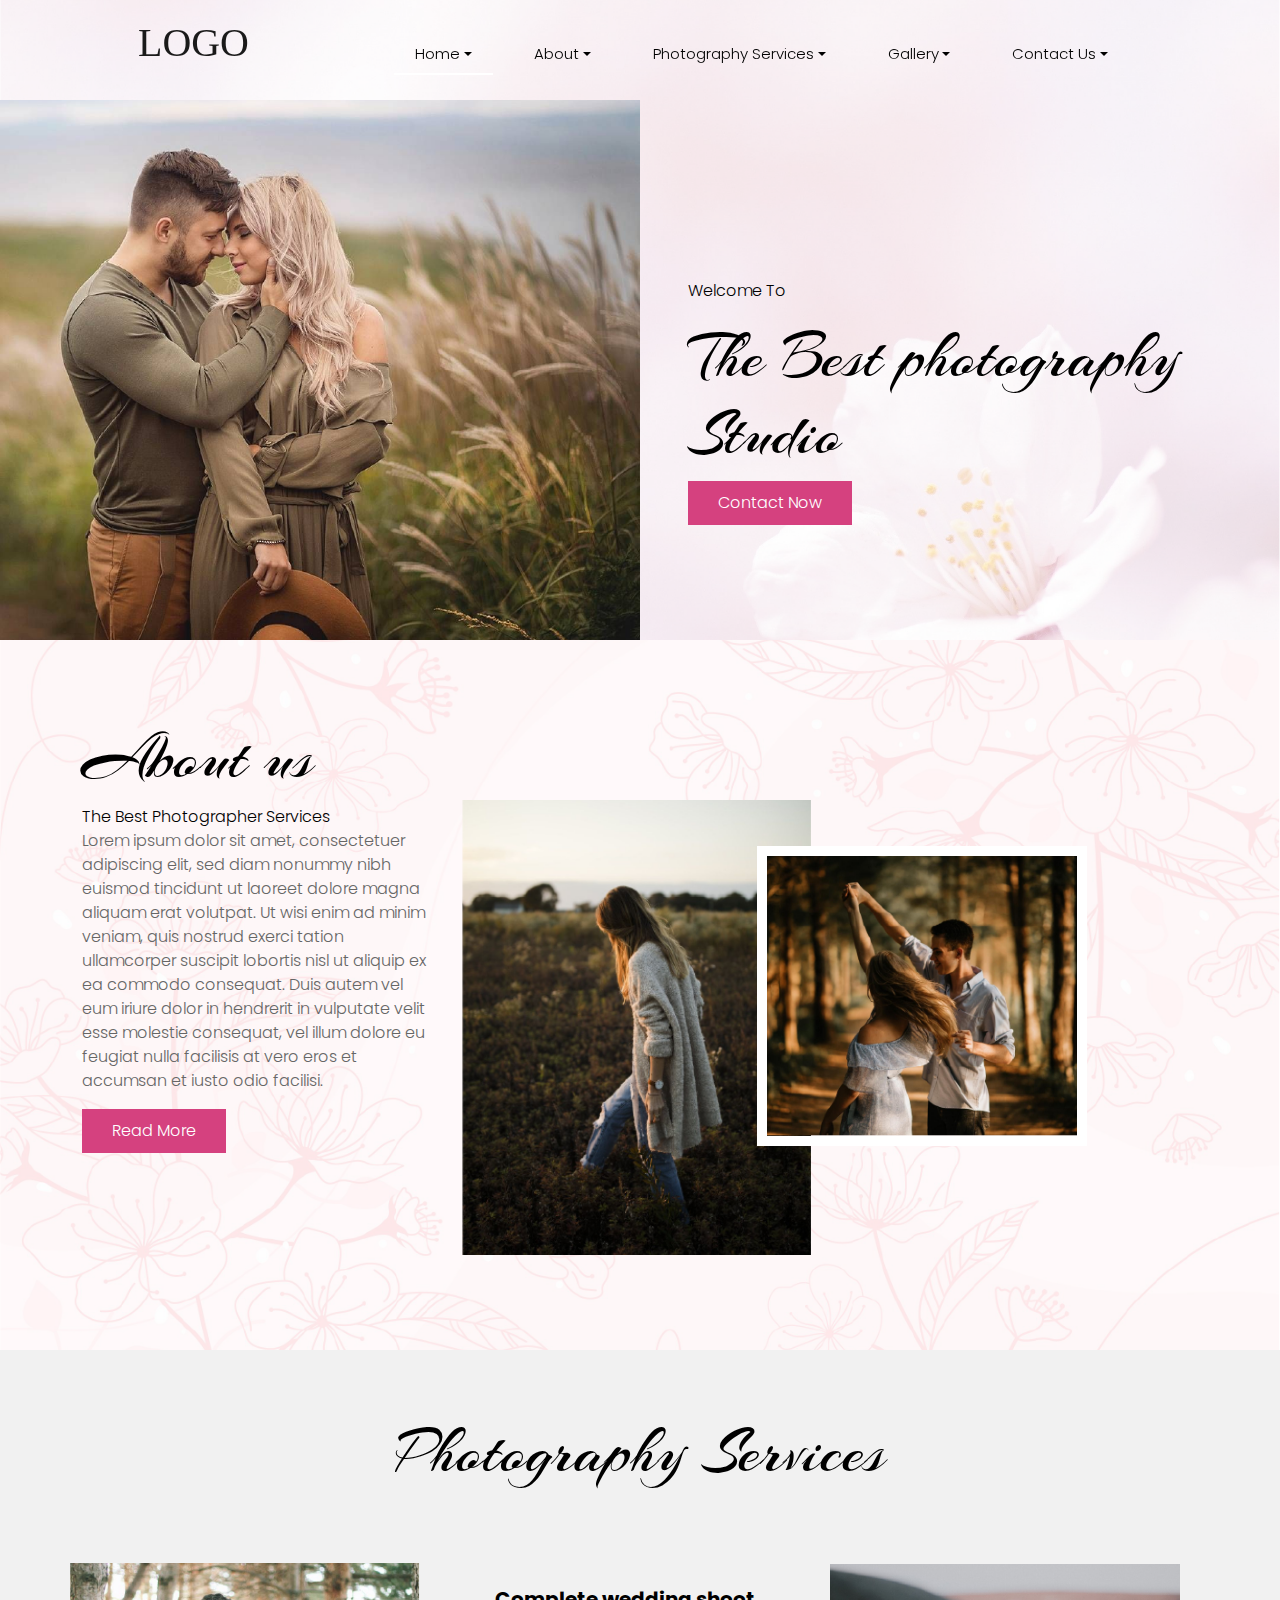
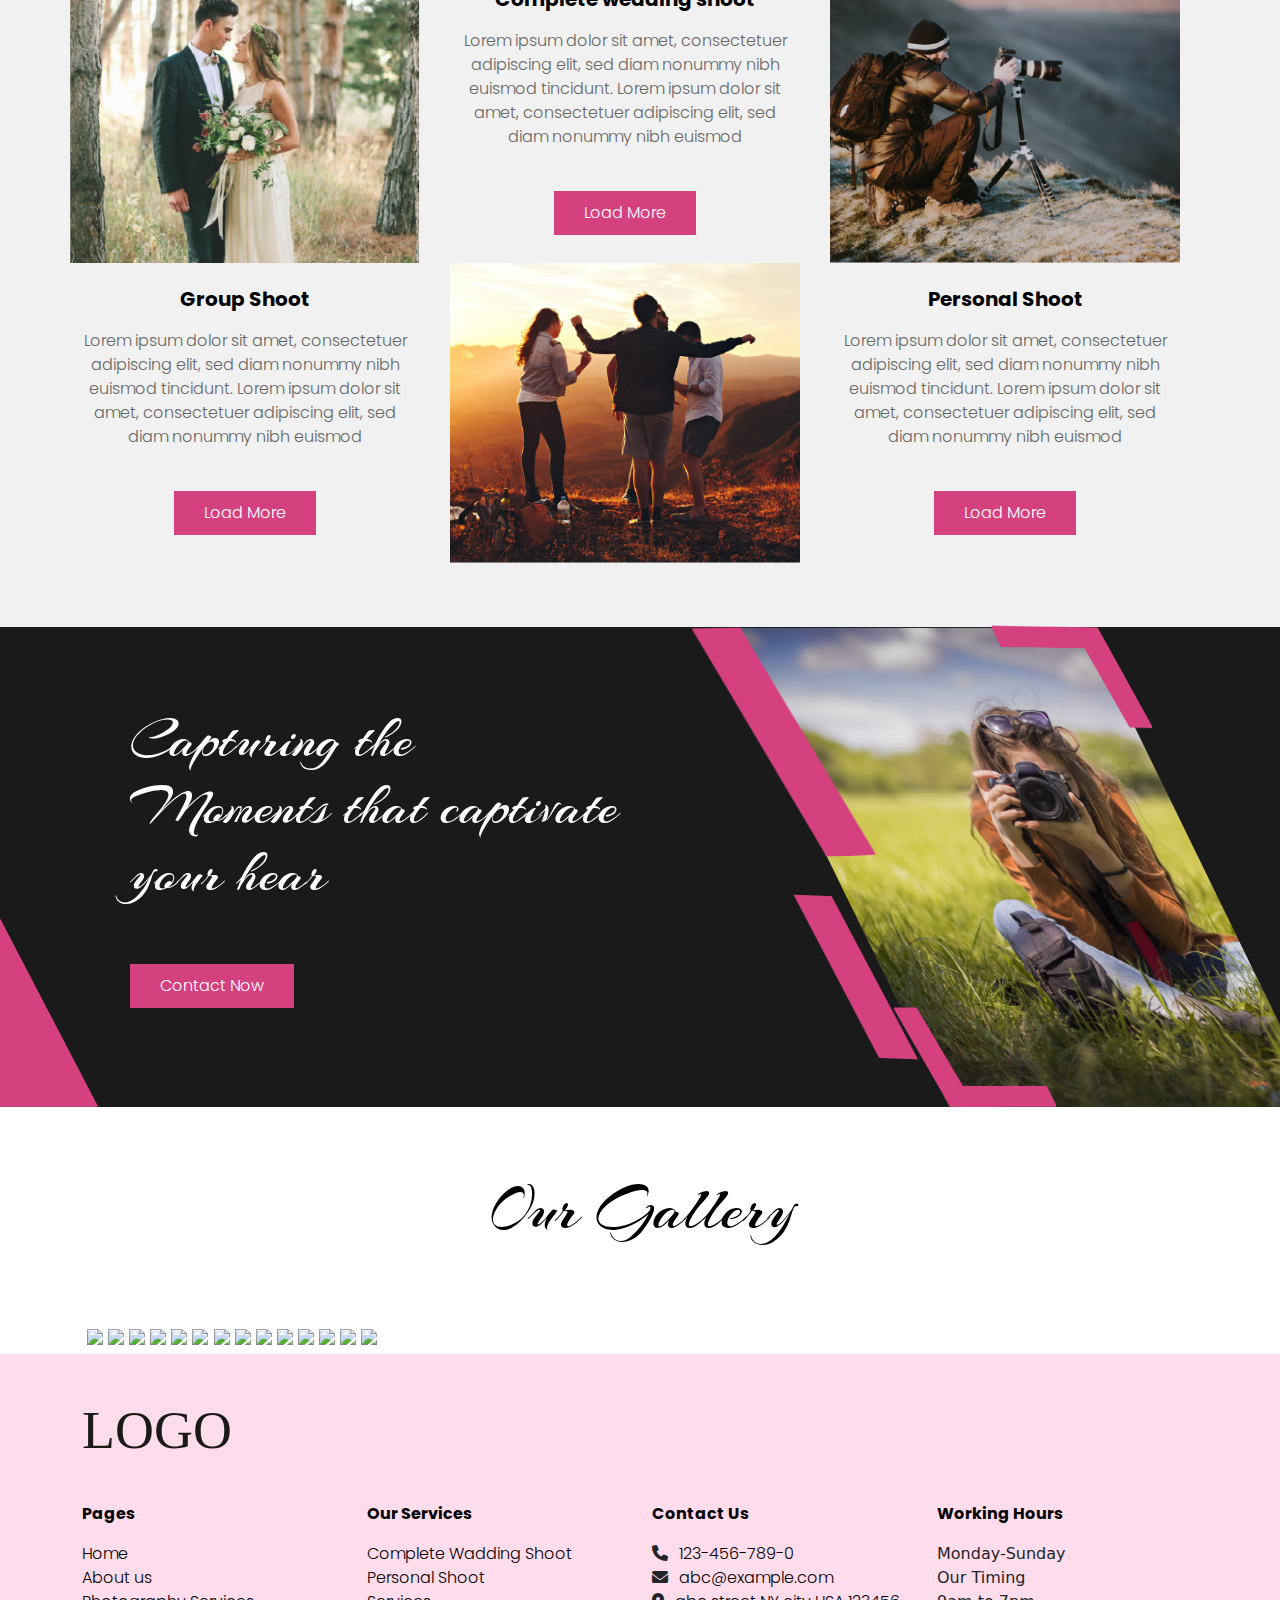
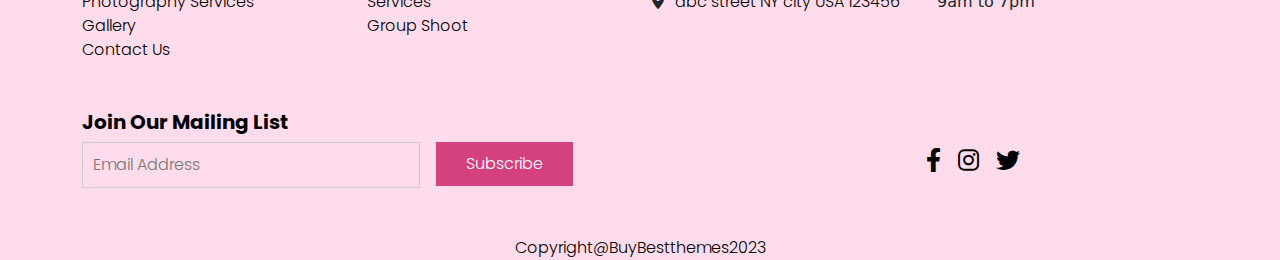
==== commit 985a98f2: "add code" ====
--- a/index.html
+++ b/index.html
@@ -34,11 +34,56 @@
                     </div>
                     <div class="link">
                         <div class="d-flex justify-content-center">
-                            <a href="" class="header_links active">Home</a>
-                            <a href="" class="header_links">About US</a>
-                            <a href="" class="header_links">Photography Services</a>
-                            <a href="" class="header_links">Gallery</a>
-                            <a href="" class="header_links">Contact Us</a>
+                            <!-- <a href="" class="header_links active">Home</a> -->
+                            <div class="dropdown header_links active">
+                                <button class="btn dropdown-toggle" type="button" id="dropdownMenuButton1" data-bs-toggle="dropdown" aria-expanded="false">
+                                  Home
+                                </button>
+                                <ul class="dropdown-menu" aria-labelledby="dropdownMenuButton1">
+                                    <li><a class="dropdown-item" href=".../../index.html">Home1</a></li>
+                                    <li><a class="dropdown-item" href=".../../index1.html">Home2</a></li>
+                                </ul>
+                              </div>
+                            <!-- <a href="" class="header_links">About US</a> -->
+                            <div class="dropdown header_links">
+                                <button class="btn dropdown-toggle" type="button" id="dropdownMenuButton1" data-bs-toggle="dropdown" aria-expanded="false">
+                                  About
+                                </button>
+                                <ul class="dropdown-menu" aria-labelledby="dropdownMenuButton1">
+                                    <li><a class="dropdown-item" href=".../../index.html">About1</a></li>
+                                    <li><a class="dropdown-item" href=".../../index1.html">About2</a></li>
+                                </ul>
+                              </div>
+                            <!-- <a href="" class="header_links">Photography Services</a> -->
+                            <div class="dropdown header_links">
+                                <button class="btn dropdown-toggle" type="button" id="dropdownMenuButton1" data-bs-toggle="dropdown" aria-expanded="false">
+                                    Photography Services
+                                </button>
+                                <ul class="dropdown-menu" aria-labelledby="dropdownMenuButton1">
+                                    <li><a class="dropdown-item" href=".../../index.html">Photography Services1</a></li>
+                                    <li><a class="dropdown-item" href=".../../index1.html">Photography Services2</a></li>
+                                </ul>
+                              </div>
+                            <!-- <a href="" class="header_links">Gallery</a> -->
+                            <div class="dropdown header_links">
+                                <button class="btn dropdown-toggle" type="button" id="dropdownMenuButton1" data-bs-toggle="dropdown" aria-expanded="false">
+                                    Gallery
+                                </button>
+                                <ul class="dropdown-menu" aria-labelledby="dropdownMenuButton1">
+                                    <li><a class="dropdown-item" href=".../../index.html">Gallery1</a></li>
+                                    <li><a class="dropdown-item" href=".../../index1.html">Gallery2</a></li>
+                                </ul>
+                              </div>
+                            <!-- <a href="" class="header_links">Contact Us</a> -->
+                            <div class="dropdown header_links">
+                                <button class="btn dropdown-toggle" type="button" id="dropdownMenuButton1" data-bs-toggle="dropdown" aria-expanded="false">
+                                    Contact Us
+                                </button>
+                                <ul class="dropdown-menu" aria-labelledby="dropdownMenuButton1">
+                                    <li><a class="dropdown-item" href=".../../index.html">Contact Us1</a></li>
+                                    <li><a class="dropdown-item" href=".../../index1.html">Contact Us2</a></li>
+                                </ul>
+                              </div>
 
                         </div>
                     </div>
@@ -57,11 +102,76 @@
         <div id="box" class="">
             <div id="items">
                 <div class="imglogo"><a href=""><img src="./assets/images/SVG/logo.svg" alt=""></a></div>
-                <div class="item"><a href="" class="header_links active">Home</a></div>
-                <div class="item"><a href="" class="header_links">About Us</a></div>
-                <div class="item"><a href="" class="header_links">Photography Services</a></div>
-                <div class="item"><a href="" class="header_links">Gallery</a></div>
-                <div class="item"><a href="" class="header_links">Contact Us</a></div>
+                <!-- <div class="item"><a href="" class="header_links active">Home</a></div> -->
+                <div class="item for-cstm-collapse">
+                    <button class="btn-toggle align-items-center rounded collapsed" data-bs-toggle="collapse"
+                        data-bs-target="#dashboard-collapse" aria-expanded="false">
+                        Home<i class="fa-solid fa-caret-down"></i>
+                    </button>
+                    <div class="collapse" id="dashboard-collapse">
+                        <ul class="btn-toggle-nav list-unstyled fw-normal pb-1 small">
+                            <li><a class="link-dark rounded" href=".../../index.html">Home1</a></li>
+                            <li><a class="link-dark rounded" href=".../../index1.html">Home2</a></li>
+                            
+                        </ul>
+                    </div>
+                </div>
+                <!-- <div class="item"><a href="" class="header_links">About Us</a></div> -->
+                <div class="item for-cstm-collapse">
+                    <button class="btn-toggle align-items-center rounded collapsed" data-bs-toggle="collapse"
+                        data-bs-target="#dashboard-collapse1" aria-expanded="false">
+                        About Us<i class="fa-solid fa-caret-down"></i>
+                    </button>
+                    <div class="collapse" id="dashboard-collapse1">
+                        <ul class="btn-toggle-nav list-unstyled fw-normal pb-1 small">
+                            <li><a class="link-dark rounded" href=".../../index.html">About Us1</a></li>
+                            <li><a class="link-dark rounded" href=".../../index1.html">About Us2</a></li>
+                            
+                        </ul>
+                    </div>
+                </div>
+                <!-- <div class="item"><a href="" class="header_links">Photography Services</a></div> -->
+                <div class="item for-cstm-collapse">
+                    <button class="btn-toggle align-items-center rounded collapsed" data-bs-toggle="collapse"
+                        data-bs-target="#dashboard-collapse2" aria-expanded="false">
+                        Photography Services<i class="fa-solid fa-caret-down"></i>
+                    </button>
+                    <div class="collapse" id="dashboard-collapse2">
+                        <ul class="btn-toggle-nav list-unstyled fw-normal pb-1 small">
+                            <li><a class="link-dark rounded" href=".../../index.html">Photography Services1</a></li>
+                            <li><a class="link-dark rounded" href=".../../index1.html">Photography Services2</a></li>
+                            
+                        </ul>
+                    </div>
+                </div>
+                <!-- <div class="item"><a href="" class="header_links">Gallery</a></div> -->
+                <div class="item for-cstm-collapse">
+                    <button class="btn-toggle align-items-center rounded collapsed" data-bs-toggle="collapse"
+                        data-bs-target="#dashboard-collapse3" aria-expanded="false">
+                        Gallery<i class="fa-solid fa-caret-down"></i>
+                    </button>
+                    <div class="collapse" id="dashboard-collapse3">
+                        <ul class="btn-toggle-nav list-unstyled fw-normal pb-1 small">
+                            <li><a class="link-dark rounded" href=".../../index.html">Gallery1</a></li>
+                            <li><a class="link-dark rounded" href=".../../index1.html">Gallery2</a></li>
+                            
+                        </ul>
+                    </div>
+                </div>
+                <!-- <div class="item"><a href="" class="header_links">Contact Us</a></div> -->
+                <div class="item for-cstm-collapse">
+                    <button class="btn-toggle align-items-center rounded collapsed" data-bs-toggle="collapse"
+                        data-bs-target="#dashboard-collapse4" aria-expanded="false">
+                        Contact Us<i class="fa-solid fa-caret-down"></i>
+                    </button>
+                    <div class="collapse" id="dashboard-collapse4">
+                        <ul class="btn-toggle-nav list-unstyled fw-normal pb-1 small">
+                            <li><a class="link-dark rounded" href=".../../index.html">Contact Us1</a></li>
+                            <li><a class="link-dark rounded" href=".../../index1.html">Contact Us2</a></li>
+                            
+                        </ul>
+                    </div>
+                </div>
             </div>
         </div>
     </header>
@@ -207,14 +317,14 @@
      <section class="capSec position-relative">
         <div class="container">
             <div class="row">
-                <div class="col-lg-6 pb-5">
+                <div class="col-lg-6 col-sm-12 col-md-12 pb-5">
                     <h5>Capturing the<br>
                         Moments that captivate
                         your hear
                     </h5>
                     <button class="sameBtn"><a href="">Contact Now</a></button>
                 </div>
-                <div class="col-lg-6">
+                <div class="col-lg-6 col-sm-12 col-md-12">
                     <div class="photoGrapher">
                         <div class="lineDiv"><img src="./assets/images/1x/line.png" alt=""></div>
                         <div class="lineDivleft"><img src="./assets/images/1x/sLine.png" alt=""></div>
--- a/assets/css/stylesheet.css
+++ b/assets/css/stylesheet.css
@@ -38,6 +38,36 @@
     }
 
     /*  */
+    .btn {
+        text-decoration: none;
+        margin: 0 10px;
+        color: #000;
+        align-items: center;
+        font-family: 'Poppins-Light';
+        padding-left: 10px;
+        padding-right: 10px;
+        display: flex;
+        align-items: center;
+        font-size: 15px;
+        outline: none !important;
+        box-shadow: none !important;
+    }
+    .btn:hover{
+        color: #D5417F;
+    }
+    .dropdown,
+    .dropend,
+    .dropstart,
+    .dropup {
+        position: relative;
+        padding-top: 10px;
+        margin-left: 20px;
+    }
+    
+    .dropdown-item {
+        margin: 0 0px !important;
+    }
+    
     #main-content {
         position: relative;
     }
@@ -192,7 +222,15 @@
         border-bottom: 2px solid #000;
         color: #D5417F;
     }
-
+    .active,
+    .headers_links:hover {
+        border-bottom: 2px solid #fff;
+        color: #D5417F;
+    }
+    .headers_links:hover {
+        border-bottom: 2px solid #fff;
+        color: #D5417F;
+    }
     .image-change .active,
     .weds-img-div {
         border-bottom: 2px solid #FFF;
@@ -1332,6 +1370,11 @@
     /* .aboutSection {
         background-color: #1A1A1A;
     } */
+    .dFlexset{
+        display:flex;
+        justify-content:center;
+        align-items:center;
+    }
     .colDiv1 {
         width: 60%;
         background-color: #fff;
@@ -1863,6 +1906,15 @@
         #main-content {
             display: none;
         }
+        .photoGraImg {
+            width: 486px;
+            height: 480px;
+            transform: skew(26deg);
+            /* background: red; */
+            /* transform: translate(10px, 10px); */
+            position: relative;
+            right: -180px;
+        }
     }
 
     @media only screen and (min-width:1400px) {
@@ -1972,6 +2024,30 @@
             height: 300px;
             /* background-color: #666666; */
         }
+        .photoGraImg{
+            width: 371px;
+    height: 480px;
+    transform: skew(26deg);
+    /* background: red; */
+    /* transform: translate(10px, 10px); */
+    position: relative;
+    right: -180px;
+        }
+        .lineDiv {
+            position: absolute;
+            top: 0px;
+            width: 162px;
+            height: 100px;
+            right: 139PX;
+            z-index: 1;
+            transform: rotate(1deg);
+        }
+        .photoDivImg , .photoDiv{
+            width:100%;
+        }
+        .aboutMain , .centerDiv{
+            width:100%;
+        }
     }
 
     @media only screen and (max-width:1280px) {
@@ -2007,6 +2083,79 @@
         }
         .textDivSpanSer p{
             width: 100%;
+        }
+        .serDivImg{
+            width:100%;
+        }
+        .mainDivAbout{
+            width:100%;
+        }
+        .photoGrapher{
+            width:100%;
+        }
+        .photoGraImg{
+            width: 80%;
+    right: 0px;
+        }
+        .lineDivleft {
+            position: absolute;
+            top: 0px;
+            width: 182px;
+            height: 230px;
+            z-index: 1;
+            left: -130px;
+            transform: rotate(2deg);
+        }
+        .lineDivbtm {
+            position: absolute;
+            bottom: 50px;
+            width: 142px;
+            height: 160px;
+            left: -37px;
+            z-index: 1;
+            transform: rotate(2deg);
+        }
+        .lineDivBtm {
+            position: absolute;
+            bottom: 0px;
+            width: 162px;
+            height: 100px;
+            left: 70px;
+            z-index: 1;
+            transform: rotate(180deg);
+        }
+        .mainDivAbout{
+            width: 100%;
+        }
+        .dFlexset{
+            display:unset;
+        }
+        .colDiv1 , .colDiv2 , .aboutImgDivInner{
+            width:100%;
+        }
+        .line-after1 {
+            height: 40px;
+            background: #000;
+            width: 2px;
+            margin-left: auto;
+            margin-right: auto;
+            margin-top: 2rem;
+        }
+        .centerDiv span {
+            color: #000;
+            font-family: 'Poppins-Light';
+            font-size: 1.2rem;
+            width: 60%;
+            margin: auto;
+            text-align: center;
+        }
+        .centerDiv p {
+            color: #666666;
+            font-family: 'Poppins-Light';
+            font-size: 12px;
+            width: 60%;
+            text-align: center;
+            margin: auto;
         }
     }
 
@@ -2139,7 +2288,7 @@
             width: 100%;
         }
         .aboutImgDiv{
-            width: 100%;
+            width: 90%;
         }
         .center{
             text-align: center;
@@ -2177,6 +2326,43 @@
         .serDivImg{
             width: 100%;
         }
+        .photoGraImg{
+            width: 90%;
+    transform: skew(29deg);
+        }
+        .mainDivAbout{
+            width: 100%;
+        }
+        .dFlexset{
+            display:unset;
+        }
+        .colDiv1 , .colDiv2 , .aboutImgDivInner{
+            width:100%;
+        }
+        .line-after1 {
+            height: 40px;
+            background: #000;
+            width: 2px;
+            margin-left: auto;
+            margin-right: auto;
+            margin-top: 2rem;
+        }
+        .centerDiv span {
+            color: #000;
+            font-family: 'Poppins-Light';
+            font-size: 1.2rem;
+            width: 60%;
+            margin: auto;
+            text-align: center;
+        }
+        .centerDiv p {
+            color: #666666;
+            font-family: 'Poppins-Light';
+            font-size: 12px;
+            width: 60%;
+            text-align: center;
+            margin: auto;
+        }
     }
 
     @media only screen and (max-width:768px) {
@@ -2186,6 +2372,57 @@
 
         #btn {
             display: block;
+        }
+        .photoGraImg {
+            width: 80%;
+            transform: skew(17deg);
+            margin: auto;
+        }
+        .lineDiv {
+            position: absolute;
+            top: 0px;
+            width: 162px;
+            height: 100px;
+            right: 89PX;
+            z-index: 1;
+            transform: rotate(3deg);
+            display:none
+        }
+        .lineDivleft , .lineDivbtm , .lineDivBtm{
+            display:none;
+        }
+        .mainDivAbout{
+            width: 100%;
+        }
+        .dFlexset{
+            display:unset;
+        }
+        .colDiv1 , .colDiv2 , .aboutImgDivInner{
+            width:100%;
+        }
+        .line-after1 {
+            height: 40px;
+            background: #000;
+            width: 2px;
+            margin-left: auto;
+            margin-right: auto;
+            margin-top: 2rem;
+        }
+        .centerDiv span {
+            color: #000;
+            font-family: 'Poppins-Light';
+            font-size: 1.2rem;
+            width: 60%;
+            margin: auto;
+            text-align: center;
+        }
+        .centerDiv p {
+            color: #666666;
+            font-family: 'Poppins-Light';
+            font-size: 12px;
+            width: 60%;
+            text-align: center;
+            margin: auto;
         }
     }
 
@@ -2200,6 +2437,37 @@
     @media only screen and (max-width:540px) {}
 
     @media only screen and (max-width:414px) {
+        .photoGrapher{
+            width:100%;
+        }
+        .photoGraImg{
+            width: 100%;
+    transform: skew(0deg);
+    right: 0px;
+        }
+        .pinDiv{
+            display:none;
+        }
+        .lineDivBtm {
+            position: absolute;
+            bottom: 0px;
+            width: 162px;
+            height: 100px;
+            left: 0px;
+            z-index: 1;
+            transform: rotate(180deg);
+            display:none;
+        }
+        .lineDivleft , .lineDivbtm , .lineDiv{
+            display:none;
+        }
+        .item .btn-toggle {
+            background-color: transparent !important;
+            color: #000 !important;
+            font-family: 'Poppins-Light'!important;
+            font-size: 15px !important;
+            font-weight: bold!important;
+        }
         .destop-nav-bar {
             display: none;
         }
@@ -2243,7 +2511,6 @@
         #items a {
             text-decoration: none;
             color: #000;
-            font-family: 'Retroica-Regular';
             font-size: 15px;
             font-family: 'Poppins-Light';
         }
@@ -2387,6 +2654,36 @@
         .mainDivAbout{
             width: 100%;
         }
+        .dFlexset{
+            display:unset;
+        }
+        .colDiv1 , .colDiv2 , .aboutImgDivInner{
+            width:100%;
+        }
+        .line-after1 {
+            height: 40px;
+            background: #000;
+            width: 2px;
+            margin-left: auto;
+            margin-right: auto;
+            margin-top: 2rem;
+        }
+        .centerDiv span {
+            color: #000;
+            font-family: 'Poppins-Light';
+            font-size: 1.2rem;
+            width: 60%;
+            margin: auto;
+            text-align: center;
+        }
+        .centerDiv p {
+            color: #666666;
+            font-family: 'Poppins-Light';
+            font-size: 12px;
+            width: 60%;
+            text-align: center;
+            margin: auto;
+        }
         
     }
 
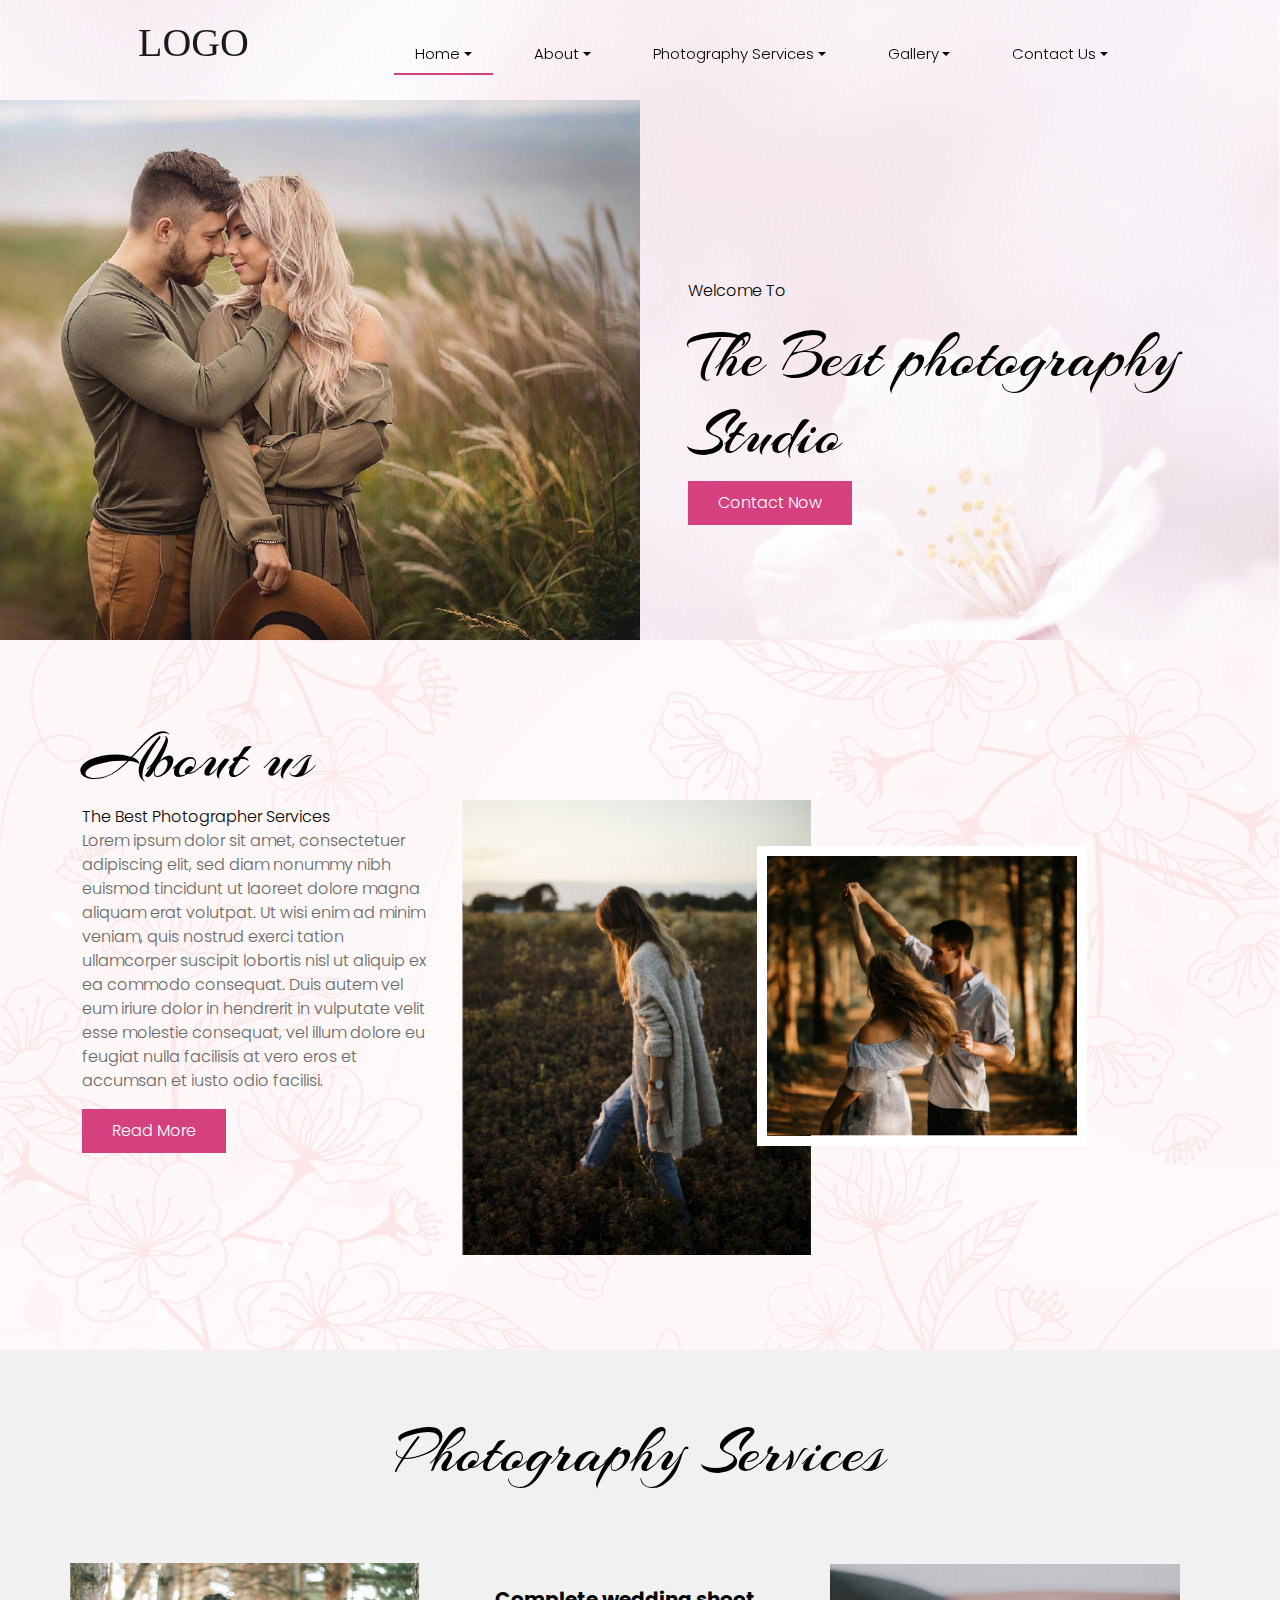
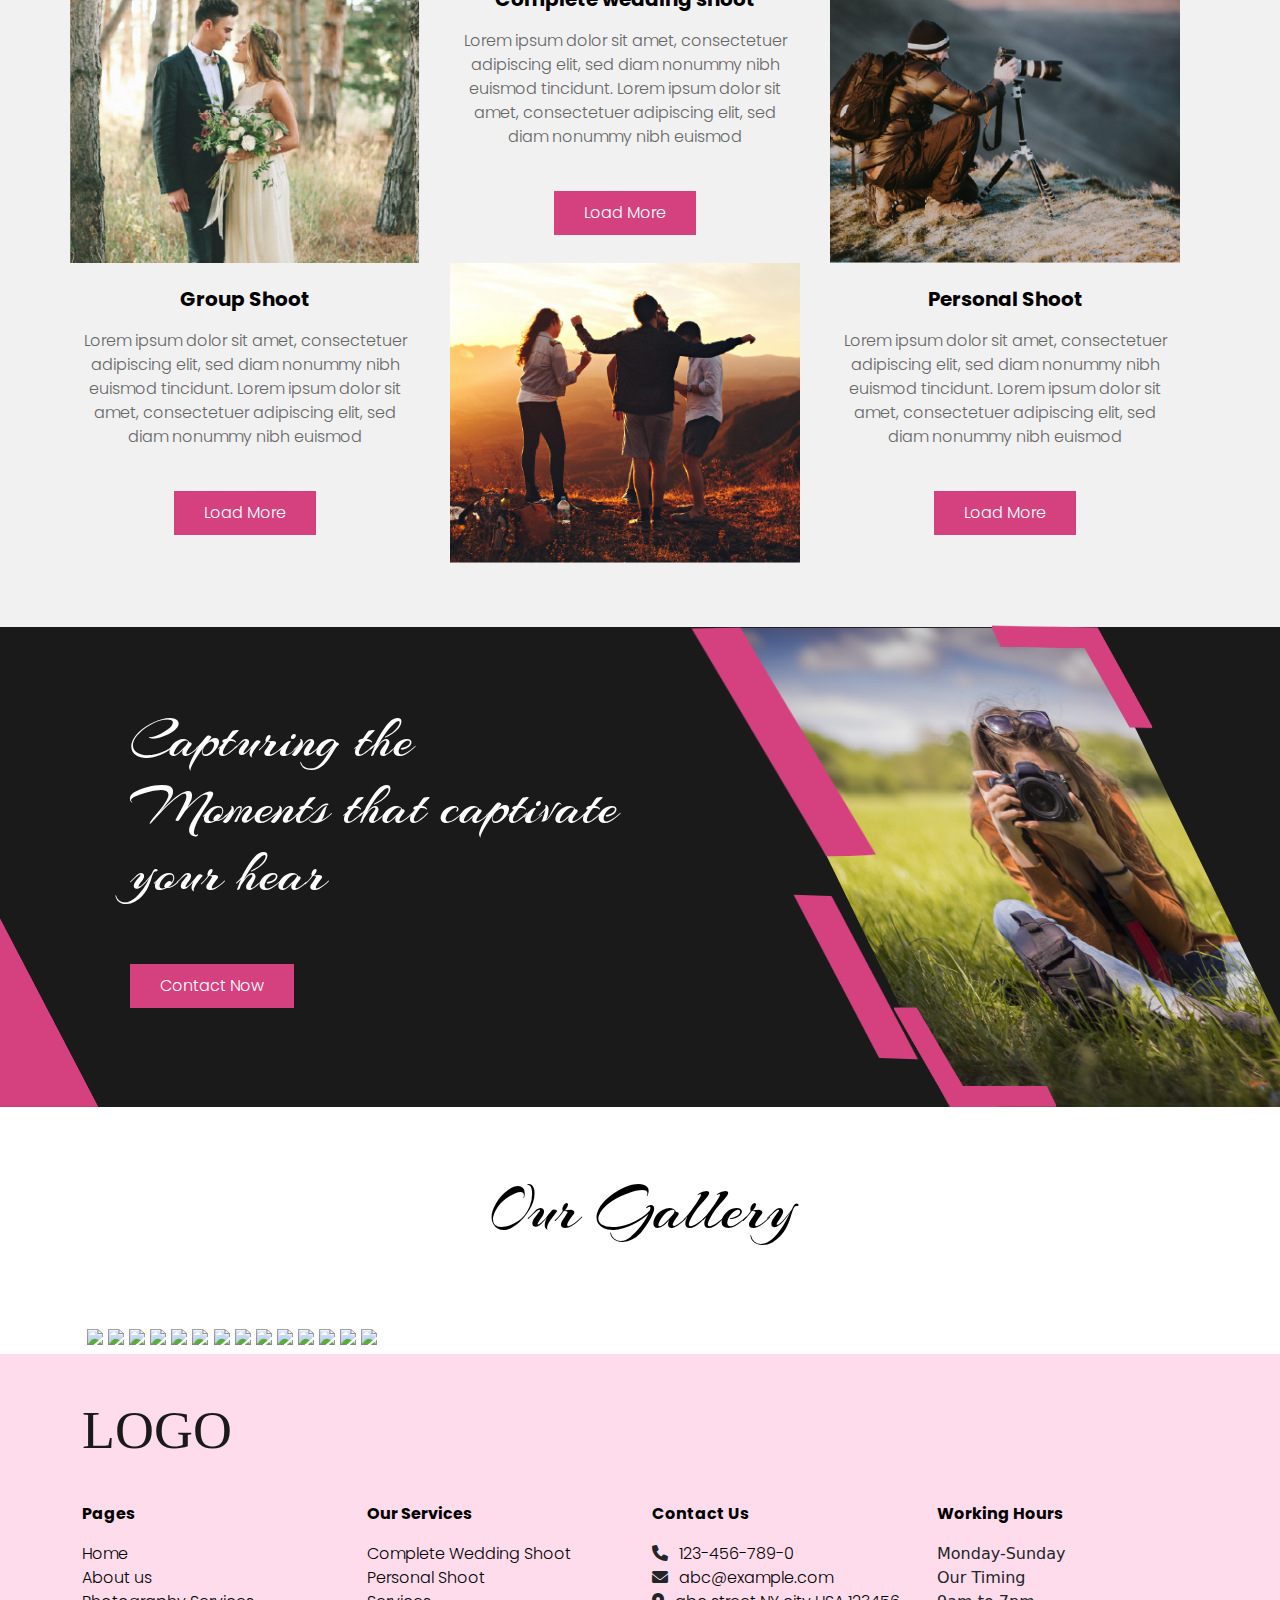
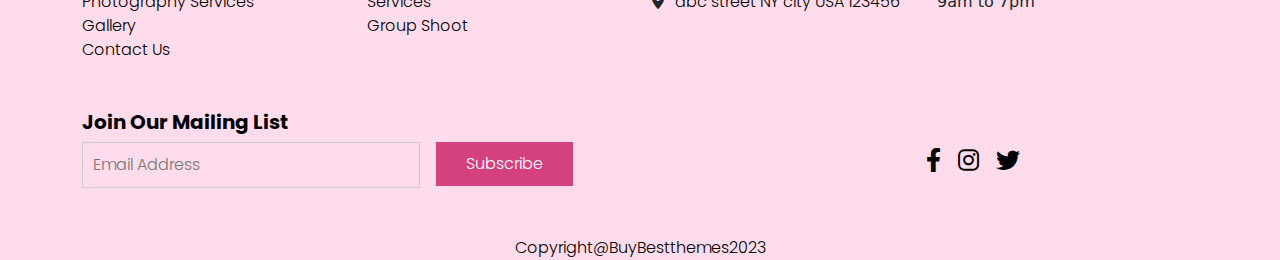
==== commit 018c72ce: "add animation" ====
--- a/index.html
+++ b/index.html
@@ -30,7 +30,7 @@
             <nav class="destop-nav-bar">
                 <div class="d-flex justify-content-between align-items-center">
                     <div class="logo">
-                        <a href=""> <img src="./assets/images/SVG/logo.svg" alt="img"></a>
+                        <a href=".../../index.html"> <img src="./assets/images/SVG/logo.svg" alt="img"></a>
                     </div>
                     <div class="link">
                         <div class="d-flex justify-content-center">
@@ -50,8 +50,8 @@
                                   About
                                 </button>
                                 <ul class="dropdown-menu" aria-labelledby="dropdownMenuButton1">
-                                    <li><a class="dropdown-item" href=".../../index.html">About1</a></li>
-                                    <li><a class="dropdown-item" href=".../../index1.html">About2</a></li>
+                                    <li><a class="dropdown-item" href="./assets/pages/about-us.html">About1</a></li>
+                                    <li><a class="dropdown-item" href="./assets/pages/about-us2.html">About2</a></li>
                                 </ul>
                               </div>
                             <!-- <a href="" class="header_links">Photography Services</a> -->
@@ -60,8 +60,8 @@
                                     Photography Services
                                 </button>
                                 <ul class="dropdown-menu" aria-labelledby="dropdownMenuButton1">
-                                    <li><a class="dropdown-item" href=".../../index.html">Photography Services1</a></li>
-                                    <li><a class="dropdown-item" href=".../../index1.html">Photography Services2</a></li>
+                                    <li><a class="dropdown-item" href="./assets/pages/services.html">Photography Services1</a></li>
+                                    <li><a class="dropdown-item" href="./assets/pages/services2.html">Photography Services2</a></li>
                                 </ul>
                               </div>
                             <!-- <a href="" class="header_links">Gallery</a> -->
@@ -70,8 +70,8 @@
                                     Gallery
                                 </button>
                                 <ul class="dropdown-menu" aria-labelledby="dropdownMenuButton1">
-                                    <li><a class="dropdown-item" href=".../../index.html">Gallery1</a></li>
-                                    <li><a class="dropdown-item" href=".../../index1.html">Gallery2</a></li>
+                                    <li><a class="dropdown-item" href="./assets/pages/gallery.html">Gallery1</a></li>
+                                    <li><a class="dropdown-item" href="./assets/pages/gallery2.html">Gallery2</a></li>
                                 </ul>
                               </div>
                             <!-- <a href="" class="header_links">Contact Us</a> -->
@@ -80,8 +80,8 @@
                                     Contact Us
                                 </button>
                                 <ul class="dropdown-menu" aria-labelledby="dropdownMenuButton1">
-                                    <li><a class="dropdown-item" href=".../../index.html">Contact Us1</a></li>
-                                    <li><a class="dropdown-item" href=".../../index1.html">Contact Us2</a></li>
+                                    <li><a class="dropdown-item" href="./assets/pages/contact.html">Contact Us1</a></li>
+                                    <li><a class="dropdown-item" href="./assets/pages/contact2.html">Contact Us2</a></li>
                                 </ul>
                               </div>
 
@@ -92,7 +92,7 @@
         </div>
         <!-- moblie navbar -->
         <div id="main-content">
-            <div id="title"><a href=""><img src="./assets/images/SVG/logo.svg" alt=""></a></div>
+            <div id="title"><a href=".../../index.html"><img src="./assets/images/SVG/logo.svg" alt=""></a></div>
         </div>
         <div id="btn" class="">
             <div id="top"></div>
@@ -101,7 +101,7 @@
         </div>
         <div id="box" class="">
             <div id="items">
-                <div class="imglogo"><a href=""><img src="./assets/images/SVG/logo.svg" alt=""></a></div>
+                <div class="imglogo"><a href=".../../index.html"><img src="./assets/images/SVG/logo.svg" alt=""></a></div>
                 <!-- <div class="item"><a href="" class="header_links active">Home</a></div> -->
                 <div class="item for-cstm-collapse">
                     <button class="btn-toggle align-items-center rounded collapsed" data-bs-toggle="collapse"
@@ -124,8 +124,8 @@
                     </button>
                     <div class="collapse" id="dashboard-collapse1">
                         <ul class="btn-toggle-nav list-unstyled fw-normal pb-1 small">
-                            <li><a class="link-dark rounded" href=".../../index.html">About Us1</a></li>
-                            <li><a class="link-dark rounded" href=".../../index1.html">About Us2</a></li>
+                            <li><a class="link-dark rounded" href="./assets/pages/about-us.html">About Us1</a></li>
+                            <li><a class="link-dark rounded" href="./assets/pages/about-us2.html">About Us2</a></li>
                             
                         </ul>
                     </div>
@@ -138,8 +138,8 @@
                     </button>
                     <div class="collapse" id="dashboard-collapse2">
                         <ul class="btn-toggle-nav list-unstyled fw-normal pb-1 small">
-                            <li><a class="link-dark rounded" href=".../../index.html">Photography Services1</a></li>
-                            <li><a class="link-dark rounded" href=".../../index1.html">Photography Services2</a></li>
+                            <li><a class="link-dark rounded" href="./assets/pages/services.html">Photography Services1</a></li>
+                            <li><a class="link-dark rounded" href="./assets/pages/services2.html">Photography Services2</a></li>
                             
                         </ul>
                     </div>
@@ -152,8 +152,8 @@
                     </button>
                     <div class="collapse" id="dashboard-collapse3">
                         <ul class="btn-toggle-nav list-unstyled fw-normal pb-1 small">
-                            <li><a class="link-dark rounded" href=".../../index.html">Gallery1</a></li>
-                            <li><a class="link-dark rounded" href=".../../index1.html">Gallery2</a></li>
+                            <li><a class="link-dark rounded" href="./assets/pages/gallery.html">Gallery1</a></li>
+                            <li><a class="link-dark rounded" href="./assets/pages/gallery2.html">Gallery2</a></li>
                             
                         </ul>
                     </div>
@@ -166,8 +166,8 @@
                     </button>
                     <div class="collapse" id="dashboard-collapse4">
                         <ul class="btn-toggle-nav list-unstyled fw-normal pb-1 small">
-                            <li><a class="link-dark rounded" href=".../../index.html">Contact Us1</a></li>
-                            <li><a class="link-dark rounded" href=".../../index1.html">Contact Us2</a></li>
+                            <li><a class="link-dark rounded" href="./assets/pages/contact.html">Contact Us1</a></li>
+                            <li><a class="link-dark rounded" href="./assets/pages/contact2.html">Contact Us2</a></li>
                             
                         </ul>
                     </div>
@@ -180,20 +180,21 @@
     <section class="homeBanner">
         <div class="backBg">
             <div class="leftDiv">
-                <div class="bannerImgBox">
+                <div class="bannerImgBox wow animated fadeInLeft" data-wow-duration="1s" data-wow-delay="0.5s">
                     <img src="./assets/images/1x/bannerImg.png" alt="">
                 </div>
             </div>
             <div class="rightDiv">
-                <div class="rightDivText d-flex flex-column">
+                <div class="rightDivText d-flex flex-column wow animated fadeInRight" data-wow-duration="1s" data-wow-delay="0.5s">
                     <span>Welcome To</span>
                     <h1>The Best photography <br>
                         Studio
                     </h1>
                     <div>
-                        <button>
-                            <a href="">Contact Now</a>
-                        </button>
+                        
+                            <a href="./assets/pages/contact.html"><button>Contact Now</button></a>
+                        
+
                     </div>
                 </div>
             </div>
@@ -206,7 +207,7 @@
         <div class="container aboutDiv">
             <div class="row">
                 <div class="col-lg-4 ">
-                    <div>
+                    <div class="wow animated fadeInLeft" data-wow-duration="1s" data-wow-delay="0.5s">
                         <h2>About us</h2>
                         <span>The Best Photographer Services</span>
                         <p>Lorem ipsum dolor sit amet, consectetuer adipiscing elit, sed diam nonummy nibh euismod
@@ -217,19 +218,19 @@
                             eum
                             iriure dolor in hendrerit in vulputate velit esse molestie consequat, vel illum dolore eu
                             feugiat nulla facilisis at vero eros et accumsan et iusto odio facilisi.</p>
-                        <button>
-                            <a href="">Read More</a>
-                        </button>
+                        
+                            <a href="./assets/pages/about-us.html"><button>Read More</button></a>
+                       
                     </div>
                 </div>
                 <div class="col-lg-8">
                     <div class="mainDivAbout">
                         <div class="aboutBg">
-                            <div class="aboutBgImg">
+                            <div class="aboutBgImg wow animated fadeInUp" data-wow-duration="1s" data-wow-delay="0.5s">
                                 <img src="./assets/images/1x/aboutImg1.png" alt="">
                             </div>
                             <div class="outerDiv">
-                                <div class="outerDivImg">
+                                <div class="outerDivImg wow animated fadeInRight" data-wow-duration="1s" data-wow-delay="0.5s">
                                     <img src="./assets/images/1x/aboutImg2.png" alt="">
                                 </div>
                             </div>
@@ -248,13 +249,13 @@
             <div class="row">
                 <div class="col-lg-4 col-sm-12 col-md-12 padding">
                     <div class="serDiv">
-                        <div class="serDivImg">
+                        <div class="serDivImg wow animated fadeInLeft" data-wow-duration="1s" data-wow-delay="0.5s">
                             <img src="./assets/images/1x/services1.png" alt="">
                         </div>
                     </div>
                 </div>
                 <div class="col-lg-4 col-sm-12 col-md-12 padding">
-                    <div class="serDiv">
+                    <div class="serDiv wow animated fadeInDown" data-wow-duration="1s" data-wow-delay="0.5s">
                         <div class="serDivImg">
                             <h5>Complete wedding shoot</h5>
                             <p>Lorem ipsum dolor sit amet, consectetuer adipiscing elit, sed diam nonummy nibh euismod
@@ -262,20 +263,20 @@
                                 Lorem ipsum dolor sit amet, consectetuer adipiscing elit, sed diam nonummy nibh euismod
                             </p>
                             <div class="serBtn">
-                                <button><a href="">Load More</a></button>
+                                <a href="./assets/pages/services.html"><button>Load More</button></a>
                             </div>
                         </div>
                     </div>
                 </div>
                 <div class="col-lg-4 col-sm-12 col-md-12 padding">
                     <div class="serDiv">
-                        <div class="serDivImg">
+                        <div class="serDivImg wow animated fadeInRight" data-wow-duration="1s" data-wow-delay="0.5s">
                             <img src="./assets/images/1x/services2.png" alt="">
                         </div>
                     </div>
                 </div>
                 <div class="col-lg-4 col-sm-12 col-md-12 padding">
-                    <div class="serDiv">
+                    <div class="serDiv wow animated fadeInLeft" data-wow-duration="1s" data-wow-delay="0.5s"> 
                         <div class="serDivImg">
                             <h5>Group Shoot</h5>
                             <p>Lorem ipsum dolor sit amet, consectetuer adipiscing elit, sed diam nonummy nibh euismod
@@ -283,20 +284,20 @@
                                 Lorem ipsum dolor sit amet, consectetuer adipiscing elit, sed diam nonummy nibh euismod
                             </p>
                             <div class="serBtn">
-                                <button><a href="">Load More</a></button>
+                                <a href="./assets/pages/services.html"><button>Load More</button></a>
                             </div>
                         </div>
                     </div>
                 </div>
                 <div class="col-lg-4 col-sm-12 col-md-12 padding">
                     <div class="serDiv">
-                        <div class="serDivImg">
+                        <div class="serDivImg wow animated fadeInUp" data-wow-duration="1s" data-wow-delay="0.5s">
                             <img src="./assets/images/1x/services3.png" alt="">
                         </div>
                     </div>
                 </div>
                 <div class="col-lg-4 col-sm-12 col-md-12 padding">
-                    <div class="serDiv">
+                    <div class="serDiv wow animated fadeInRight" data-wow-duration="1s" data-wow-delay="0.5s">
                         <div class="serDivImg">
                             <h5>Personal Shoot</h5>
                             <p>Lorem ipsum dolor sit amet, consectetuer adipiscing elit, sed diam nonummy nibh euismod
@@ -304,7 +305,7 @@
                                 Lorem ipsum dolor sit amet, consectetuer adipiscing elit, sed diam nonummy nibh euismod
                             </p>
                             <div class="serBtn">
-                                <button><a href="">Load More</a></button>
+                                <a href="./assets/pages/services.html"><button>Load More</button></a>
                             </div>
                         </div>
                     </div>
@@ -318,13 +319,14 @@
         <div class="container">
             <div class="row">
                 <div class="col-lg-6 col-sm-12 col-md-12 pb-5">
-                    <h5>Capturing the<br>
+                    <h5 class="wow animated fadeInLeft" data-wow-duration="1s" data-wow-delay="0.5s">Capturing the<br>
                         Moments that captivate
                         your hear
                     </h5>
-                    <button class="sameBtn"><a href="">Contact Now</a></button>
-                </div>
-                <div class="col-lg-6 col-sm-12 col-md-12">
+                    <a href="./assets/pages/contact.html">
+                    <button class="sameBtn wow animated bounceIn" data-wow-duration="1s" data-wow-delay="0.5s">Contact Now</button></a>
+                </div>
+                <div class="col-lg-6 col-sm-12 col-md-12 wow animated fadeInRight" data-wow-duration="1s" data-wow-delay="0.5s">
                     <div class="photoGrapher">
                         <div class="lineDiv"><img src="./assets/images/1x/line.png" alt=""></div>
                         <div class="lineDivleft"><img src="./assets/images/1x/sLine.png" alt=""></div>
@@ -386,17 +388,17 @@
                 <div class="col-lg-3 col-md-12 col-sm-12 center">
                     <p>Pages</p>
                     <ul class="p-0">
-                        <li><a href="">Home</a></li>
-                        <li><a href="">About us</a></li>
-                        <li><a href="">Photography Services</a></li>
-                        <li><a href="">Gallery</a></li>
-                        <li><a href="">Contact Us</a></li>
+                        <li><a href=".../../index.html">Home</a></li>
+                        <li><a href="./assets/pages/about-us.html">About us</a></li>
+                        <li><a href="./assets/pages/services.html">Photography Services</a></li>
+                        <li><a href="./assets/pages/gallery.html">Gallery</a></li>
+                        <li><a href="./assets/pages/contact.html">Contact Us</a></li>
                     </ul>
                 </div>
                 <div class="col-lg-3 col-md-12 col-sm-12 center">
                     <p>Our Services</p>
                     <ul class="p-0">
-                        <li><a href="">Complete Wadding Shoot</a></li>
+                        <li><a href="">Complete Wedding Shoot</a></li>
                         <li><a href="">Personal Shoot</a></li>
                         <li><a href="">Services</a></li>
                         <li><a href="">Group Shoot</a></li>
@@ -431,20 +433,18 @@
                                 <input type="text" placeholder="Email Address">
                             </div>
                             <div>
-                                <button class="" type="button">
-                                    <a href="">
-                                        Subscribe
-                                    </a>
-                                </button>
+                                
+                                <a href=""><button class="" type="button">Subscribe</button></a>
+                    
                             </div>
                         </div>
                     </div>
                 </div>
                 <div class="col-lg-6 d-flex justify-content-center">
                     <div class="faceDiv">
-                        <i class="fa-brands fa-facebook-f"></i>
-                        <i class="fa-brands fa-instagram"></i>
-                        <i class="fa-brands fa-twitter"></i>
+                        <a href="https://www.facebook.com/"><i class="fa-brands fa-facebook-f"></i></a>
+                        <a href="https://www.instagram.com/?__coig_restricted=1"><i class="fa-brands fa-instagram"></i></a>
+                        <a href="https://twitter.com/"><i class="fa-brands fa-twitter"></i></a>
                     </div>
                     
                 </div>
--- a/assets/css/stylesheet.css
+++ b/assets/css/stylesheet.css
@@ -28,12 +28,12 @@
     body::-webkit-scrollbar {
         width: 8px;
         height: 5px;
-        background-color: #75bdf8;
+        background-color: #000;
         border-radius: 10px;
     }
 
     body::-webkit-scrollbar-thumb {
-        background-color: #506ED8;
+        background-color: #D5417F;
         border-radius: 10px;
     }
 
@@ -52,9 +52,11 @@
         outline: none !important;
         box-shadow: none !important;
     }
-    .btn:hover{
+
+    .btn:hover {
         color: #D5417F;
     }
+
     .dropdown,
     .dropend,
     .dropstart,
@@ -63,11 +65,11 @@
         padding-top: 10px;
         margin-left: 20px;
     }
-    
+
     .dropdown-item {
         margin: 0 0px !important;
     }
-    
+
     #main-content {
         position: relative;
     }
@@ -222,15 +224,34 @@
         border-bottom: 2px solid #000;
         color: #D5417F;
     }
+    .header_links1 .btn{
+        color: #D5417F;
+
+    }
     .active,
+    .header_links1 .btn:hover {
+        border-bottom: 2px solid #D5417F;
+        color: #fff;
+    }
+    /* .active.header_links1:hover{
+        color: #FFF;
+        border-bottom: 1px solid #fff;
+    }
+    .header_links1:hover{
+        color:#fff;
+        border-bottom: 1px solid #fff;
+    } */
+    /* .active,
     .headers_links:hover {
         border-bottom: 2px solid #fff;
         color: #D5417F;
     }
+
     .headers_links:hover {
         border-bottom: 2px solid #fff;
         color: #D5417F;
-    }
+    } */
+
     .image-change .active,
     .weds-img-div {
         border-bottom: 2px solid #FFF;
@@ -296,10 +317,12 @@
         height: 100%;
         padding-top: 100px;
     }
-     .backBg{
+
+    .backBg {
         display: flex;
         justify-content: center;
-     }
+    }
+
     .aboutSec {
         background-image: url("../images/1x/bannerBg.png");
         background-size: cover;
@@ -308,22 +331,23 @@
         height: 100%;
         padding-bottom: 5rem;
     }
-
-    .homeBanner button a {
+    .homeBanner button a{
         text-decoration: none;
-        background-color: #D5417F;
-        color: #fff;
-        font-family: 'Poppins-Light';
-    }
-
+        color: #fff;
+    }
     .homeBanner button {
         background-color: #D5417F;
         color: #fff;
         font-family: 'Poppins-Light';
         padding: 10px 30px;
         border: none;
-    }
-
+        text-decoration: none;
+    }
+    .homeBanner button:hover{
+        background-color: #fff;
+        color: #000;
+        box-shadow: #0842983d 2px 21px 43px 17px;
+    }
     .leftDiv {
         width: 50%;
     }
@@ -393,7 +417,11 @@
         padding: 10px 30px;
         border: none;
     }
-
+    .aboutDiv button:hover{
+        background-color: #fff;
+        color: #000;
+        box-shadow: #0842983d 2px 21px 43px 17px;
+    }
     .aboutDiv button a {
         text-decoration: none;
         background-color: #D5417F;
@@ -517,7 +545,11 @@
         padding: 10px 30px;
         border: none;
     }
-
+    .servicesection button:hover{
+        background-color: #fff;
+        color: #000;
+        box-shadow: #0842983d 2px 21px 43px 17px;
+    }
     .servicesection button a {
         text-decoration: none;
         background-color: #D5417F;
@@ -557,7 +589,11 @@
         color: #fff;
         font-family: 'Poppins-Light';
     }
-
+    .sameBtn:hover{
+        background-color: #fff;
+        color: #000;
+        box-shadow: #0842983d 2px 21px 43px 17px;
+    }
     .pinDiv {
         width: 100px;
         height: 210px;
@@ -583,6 +619,7 @@
         position: relative;
         right: -180px;
     }
+
     .lineDiv {
         position: absolute;
         top: 0px;
@@ -826,7 +863,9 @@
         padding-left: 0;
         font-family: "Poppins-Light";
     }
-
+    .footer ul li a:hover{
+        color: #D5417F;
+    }
     .footerCont ul li i {
         margin-right: 11px;
         font-size: 16px;
@@ -898,7 +937,11 @@
         border: none;
         margin-left: 1rem;
     }
-
+    .joinMail button:hover{
+        background-color: #fff;
+        color: #000;
+        box-shadow: #0842983d 2px 21px 43px 17px;
+    }
     .joinMail button a {
         text-decoration: none;
         background-color: #D5417F;
@@ -1031,7 +1074,17 @@
         padding: 10px 30px;
         border: none;
     }
-
+    .textAboutSec button:hover {
+        background-color: #fff;
+        color: #000;
+        box-shadow: #0842983d 2px 21px 43px 17px;
+    }
+    .serSec button:hover{
+        background-color: #fff;
+        color: #000;
+        box-shadow: #0842983d 2px 21px 43px 17px;
+
+    }
     .textAboutSec button a {
         text-decoration: none;
         background-color: #D5417F;
@@ -1134,6 +1187,7 @@
 
     .socialLinksDiv i {
         font-size: 2.5rem;
+        color: #000;
     }
 
     /*  */
@@ -1208,7 +1262,17 @@
         border: none;
         text-decoration: none;
     }
-
+    .photoSer button:hover{
+        background-color: #fff;
+        color: #000;
+        box-shadow: #0842983d 2px 21px 43px 17px;
+    }
+    /* .photoSer button,
+    .banner button:hover{
+        background-color: #fff;
+        color: #000;
+        box-shadow: #0842983d 2px 21px 43px 17px;
+    } */
     .photoSer button a,
     .banner button a {
         text-decoration: none;
@@ -1370,11 +1434,12 @@
     /* .aboutSection {
         background-color: #1A1A1A;
     } */
-    .dFlexset{
-        display:flex;
-        justify-content:center;
-        align-items:center;
-    }
+    .dFlexset {
+        display: flex;
+        justify-content: center;
+        align-items: center;
+    }
+
     .colDiv1 {
         width: 60%;
         background-color: #fff;
@@ -1487,7 +1552,11 @@
         padding: 10px 30px;
         border: none;
     }
-
+    .centerDiv button:hover{
+        background-color: #fff;
+        color: #000;
+        box-shadow: #0842983d 2px 21px 43px 17px;
+    }
     .centerDiv button a {
         text-decoration: none;
         background-color: #D5417F;
@@ -1906,6 +1975,7 @@
         #main-content {
             display: none;
         }
+
         .photoGraImg {
             width: 486px;
             height: 480px;
@@ -1943,7 +2013,9 @@
         #main-content {
             display: none;
         }
-        .getInTouchImg , .getInTouch{
+
+        .getInTouchImg,
+        .getInTouch {
             width: 100%;
         }
     }
@@ -2024,15 +2096,17 @@
             height: 300px;
             /* background-color: #666666; */
         }
-        .photoGraImg{
+
+        .photoGraImg {
             width: 371px;
-    height: 480px;
-    transform: skew(26deg);
-    /* background: red; */
-    /* transform: translate(10px, 10px); */
-    position: relative;
-    right: -180px;
-        }
+            height: 480px;
+            transform: skew(26deg);
+            /* background: red; */
+            /* transform: translate(10px, 10px); */
+            position: relative;
+            right: -180px;
+        }
+
         .lineDiv {
             position: absolute;
             top: 0px;
@@ -2042,11 +2116,15 @@
             z-index: 1;
             transform: rotate(1deg);
         }
-        .photoDivImg , .photoDiv{
-            width:100%;
-        }
-        .aboutMain , .centerDiv{
-            width:100%;
+
+        .photoDivImg,
+        .photoDiv {
+            width: 100%;
+        }
+
+        .aboutMain,
+        .centerDiv {
+            width: 100%;
         }
     }
 
@@ -2060,43 +2138,58 @@
         #main-content {
             display: none;
         }
-        .getInTouchImg , .getInTouch{
-            width: 100%;
-        }
-        .aboutImg , .aboutImgDiv{
-            width: 100%;
-        }
-        .textDivSpan{
-            width: 100%;
-        }
-        .conSection2 .getInTouch{
-            width: 100%;
-        }
-        .conSection2 .getInTouchImg{
-            width: 100%;
-        }
-        .serImgDiv{
-            width: 100%;
-        }
-        .textDivSpanSer{
-            width: 100%;
-        }
-        .textDivSpanSer p{
-            width: 100%;
-        }
-        .serDivImg{
-            width:100%;
-        }
-        .mainDivAbout{
-            width:100%;
-        }
-        .photoGrapher{
-            width:100%;
-        }
-        .photoGraImg{
+
+        .getInTouchImg,
+        .getInTouch {
+            width: 100%;
+        }
+
+        .aboutImg,
+        .aboutImgDiv {
+            width: 100%;
+        }
+
+        .textDivSpan {
+            width: 100%;
+        }
+
+        .conSection2 .getInTouch {
+            width: 100%;
+        }
+
+        .conSection2 .getInTouchImg {
+            width: 100%;
+        }
+
+        .serImgDiv {
+            width: 100%;
+        }
+
+        .textDivSpanSer {
+            width: 100%;
+        }
+
+        .textDivSpanSer p {
+            width: 100%;
+        }
+
+        .serDivImg {
+            width: 100%;
+        }
+
+        .mainDivAbout {
+            width: 100%;
+        }
+
+        .photoGrapher {
+            width: 100%;
+        }
+
+        .photoGraImg {
             width: 80%;
-    right: 0px;
-        }
+            right: 0px;
+        }
+
         .lineDivleft {
             position: absolute;
             top: 0px;
@@ -2106,6 +2199,7 @@
             left: -130px;
             transform: rotate(2deg);
         }
+
         .lineDivbtm {
             position: absolute;
             bottom: 50px;
@@ -2115,6 +2209,7 @@
             z-index: 1;
             transform: rotate(2deg);
         }
+
         .lineDivBtm {
             position: absolute;
             bottom: 0px;
@@ -2124,15 +2219,21 @@
             z-index: 1;
             transform: rotate(180deg);
         }
-        .mainDivAbout{
-            width: 100%;
-        }
-        .dFlexset{
-            display:unset;
-        }
-        .colDiv1 , .colDiv2 , .aboutImgDivInner{
-            width:100%;
-        }
+
+        .mainDivAbout {
+            width: 100%;
+        }
+
+        .dFlexset {
+            display: unset;
+        }
+
+        .colDiv1,
+        .colDiv2,
+        .aboutImgDivInner {
+            width: 100%;
+        }
+
         .line-after1 {
             height: 40px;
             background: #000;
@@ -2141,6 +2242,7 @@
             margin-right: auto;
             margin-top: 2rem;
         }
+
         .centerDiv span {
             color: #000;
             font-family: 'Poppins-Light';
@@ -2149,6 +2251,7 @@
             margin: auto;
             text-align: center;
         }
+
         .centerDiv p {
             color: #666666;
             font-family: 'Poppins-Light';
@@ -2208,13 +2311,14 @@
         }
 
         .item button {
-            background-color: #E69024;
-            color: #fff;
             border: none;
             outline: none;
             padding: 5px 45px;
-            border-radius: 50px;
-            font-size: 15px;
+            background-color: transparent !important;
+            color: #000 !important;
+            font-family: 'Poppins-Light' !important;
+            font-size: 15px !important;
+            font-weight: bold !important;
         }
 
         .column {
@@ -2222,43 +2326,52 @@
             flex: 50%;
             max-width: 50%;
         }
+
         .footer p {
             color: #000;
             font-family: 'Poppins-Bold';
             text-align: center;
         }
+
         .joinMail h5 {
             text-align: center;
         }
+
         .faceDiv {
             margin-left: 0rem;
             padding-top: 2rem;
         }
+
         .homeBanner {
             display: block;
             position: relative;
             width: 100%;
         }
-        .homeBanner .leftDiv  .bannerImgBoxAbout {
+
+        .homeBanner .leftDiv .bannerImgBoxAbout {
             width: 100%;
             height: 100vh;
             overflow: hidden;
         }
-        .homeBanner .leftDiv .bannerImgBoxAbout  img{
+
+        .homeBanner .leftDiv .bannerImgBoxAbout img {
             /* width: 100%; */
             /* height: 100%; */
             object-fit: cover;
         }
-        .homeBanner .leftDiv{
-            width: 100%!important;
-        }
-        .homeBanner .rightDiv{
-            width: 100%;
-        }
+
+        .homeBanner .leftDiv {
+            width: 100% !important;
+        }
+
+        .homeBanner .rightDiv {
+            width: 100%;
+        }
+
         .homeBanner .rightDiv .rightDivTextAbout {
             position: absolute;
             top: 50%;
-            transform: translate(-50%,-50%);
+            transform: translate(-50%, -50%);
             left: 50%;
             padding-left: 0;
             justify-content: center;
@@ -2266,79 +2379,103 @@
             text-align: center;
             width: 100%;
         }
-        .backBg{
+
+        .backBg {
             display: unset;
-         }
-         .footerImgDiv {
+        }
+
+        .footerImgDiv {
             width: 150px;
             height: 100px;
             margin: auto;
         }
+
         .textDivSpan {
             width: 100%;
             min-height: 500px;
             margin: auto;
         }
+
         .textAboutSec p {
             color: #666666;
             font-family: 'Poppins-Light';
             width: 100%;
         }
-        .aboutImg{
-            width: 100%;
-        }
-        .aboutImgDiv{
+
+        .aboutImg {
+            width: 100%;
+        }
+
+        .aboutImgDiv {
             width: 90%;
         }
-        .center{
+
+        .center {
             text-align: center;
         }
-        .center1{
-             display: flex;
-             justify-content: center;
-        }
-        .smallBanner1{
+
+        .center1 {
+            display: flex;
+            justify-content: center;
+        }
+
+        .smallBanner1 {
             width: 100%;
             right: 0px;
         }
-        .smallBanner{
+
+        .smallBanner {
             width: 100%;
             left: 0px;
         }
-        .conSection2 .getInTouch{
-            width: 100%;
-        }
-        .conSection2 .getInTouchImg{
-            width: 100%;
-        }
-        .serImgDiv{
-            width: 100%;
-        }
-        .textDivSpanSer{
-            width: 100%;
-        }
-        .textDivSpanSer p{
-            width: 100%;
-        }
-        .serDivImg{
-            width: 100%;
-        }
-        .serDivImg{
-            width: 100%;
-        }
-        .photoGraImg{
+
+        .conSection2 .getInTouch {
+            width: 100%;
+        }
+
+        .conSection2 .getInTouchImg {
+            width: 100%;
+        }
+
+        .serImgDiv {
+            width: 100%;
+        }
+
+        .textDivSpanSer {
+            width: 100%;
+        }
+
+        .textDivSpanSer p {
+            width: 100%;
+        }
+
+        .serDivImg {
+            width: 100%;
+        }
+
+        .serDivImg {
+            width: 100%;
+        }
+
+        .photoGraImg {
             width: 90%;
-    transform: skew(29deg);
-        }
-        .mainDivAbout{
-            width: 100%;
-        }
-        .dFlexset{
-            display:unset;
-        }
-        .colDiv1 , .colDiv2 , .aboutImgDivInner{
-            width:100%;
-        }
+            transform: skew(29deg);
+        }
+
+        .mainDivAbout {
+            width: 100%;
+        }
+
+        .dFlexset {
+            display: unset;
+        }
+
+        .colDiv1,
+        .colDiv2,
+        .aboutImgDivInner {
+            width: 100%;
+        }
+
         .line-after1 {
             height: 40px;
             background: #000;
@@ -2347,6 +2484,7 @@
             margin-right: auto;
             margin-top: 2rem;
         }
+
         .centerDiv span {
             color: #000;
             font-family: 'Poppins-Light';
@@ -2355,6 +2493,7 @@
             margin: auto;
             text-align: center;
         }
+
         .centerDiv p {
             color: #666666;
             font-family: 'Poppins-Light';
@@ -2373,11 +2512,13 @@
         #btn {
             display: block;
         }
+
         .photoGraImg {
             width: 80%;
             transform: skew(17deg);
             margin: auto;
         }
+
         .lineDiv {
             position: absolute;
             top: 0px;
@@ -2386,20 +2527,29 @@
             right: 89PX;
             z-index: 1;
             transform: rotate(3deg);
-            display:none
-        }
-        .lineDivleft , .lineDivbtm , .lineDivBtm{
-            display:none;
-        }
-        .mainDivAbout{
-            width: 100%;
-        }
-        .dFlexset{
-            display:unset;
-        }
-        .colDiv1 , .colDiv2 , .aboutImgDivInner{
-            width:100%;
-        }
+            display: none
+        }
+
+        .lineDivleft,
+        .lineDivbtm,
+        .lineDivBtm {
+            display: none;
+        }
+
+        .mainDivAbout {
+            width: 100%;
+        }
+
+        .dFlexset {
+            display: unset;
+        }
+
+        .colDiv1,
+        .colDiv2,
+        .aboutImgDivInner {
+            width: 100%;
+        }
+
         .line-after1 {
             height: 40px;
             background: #000;
@@ -2408,6 +2558,7 @@
             margin-right: auto;
             margin-top: 2rem;
         }
+
         .centerDiv span {
             color: #000;
             font-family: 'Poppins-Light';
@@ -2416,6 +2567,7 @@
             margin: auto;
             text-align: center;
         }
+
         .centerDiv p {
             color: #666666;
             font-family: 'Poppins-Light';
@@ -2437,17 +2589,20 @@
     @media only screen and (max-width:540px) {}
 
     @media only screen and (max-width:414px) {
-        .photoGrapher{
-            width:100%;
-        }
-        .photoGraImg{
-            width: 100%;
-    transform: skew(0deg);
-    right: 0px;
-        }
-        .pinDiv{
-            display:none;
-        }
+        .photoGrapher {
+            width: 100%;
+        }
+
+        .photoGraImg {
+            width: 100%;
+            transform: skew(0deg);
+            right: 0px;
+        }
+
+        .pinDiv {
+            display: none;
+        }
+
         .lineDivBtm {
             position: absolute;
             bottom: 0px;
@@ -2456,18 +2611,23 @@
             left: 0px;
             z-index: 1;
             transform: rotate(180deg);
-            display:none;
-        }
-        .lineDivleft , .lineDivbtm , .lineDiv{
-            display:none;
-        }
+            display: none;
+        }
+
+        .lineDivleft,
+        .lineDivbtm,
+        .lineDiv {
+            display: none;
+        }
+
         .item .btn-toggle {
             background-color: transparent !important;
             color: #000 !important;
-            font-family: 'Poppins-Light'!important;
+            font-family: 'Poppins-Light' !important;
             font-size: 15px !important;
-            font-weight: bold!important;
-        }
+            font-weight: bold !important;
+        }
+
         .destop-nav-bar {
             display: none;
         }
@@ -2515,44 +2675,52 @@
             font-family: 'Poppins-Light';
         }
 
-        
+
         .footer p {
             color: #000;
             font-family: 'Poppins-Bold';
             text-align: center;
         }
+
         .joinMail h5 {
             text-align: center;
         }
+
         .faceDiv {
             margin-left: 0rem;
             padding-top: 2rem;
         }
+
         .homeBanner {
             display: block;
             position: relative;
             width: 100%;
         }
-        .homeBanner .leftDiv  .bannerImgBoxAbout {
+
+        .homeBanner .leftDiv .bannerImgBoxAbout {
             width: 100%;
             height: 100vh;
             overflow: hidden;
         }
-        .homeBanner .leftDiv .bannerImgBoxAbout  img{
+
+        .homeBanner .leftDiv .bannerImgBoxAbout img {
             /* width: 100%; */
             /* height: 100%; */
             object-fit: cover;
         }
-        .homeBanner .leftDiv{
-            width: 100%!important;
-        }
-        .homeBanner .rightDiv{
-            width: 100%;
-        }
+
+        .homeBanner .leftDiv {
+            width: 100% !important;
+        }
+
+        .homeBanner .rightDiv {
+            width: 100%;
+        }
+
         .homeBanner .rightDiv .rightDivTextAbout {
             position: absolute;
             top: 50%;
-            transform: translate(-50%,-50%);
+            transform: translate(-50%, -50%);
             left: 50%;
             padding-left: 0;
             justify-content: center;
@@ -2560,70 +2728,91 @@
             text-align: center;
             width: 100%;
         }
-        .backBg{
+
+        .backBg {
             display: unset;
-         }
-         .footerImgDiv {
+        }
+
+        .footerImgDiv {
             width: 150px;
             height: 100px;
             margin: auto;
         }
+
         .textDivSpan {
             width: 100%;
             min-height: 500px;
             margin: auto;
         }
+
         .textAboutSec p {
             color: #666666;
             font-family: 'Poppins-Light';
             width: 100%;
         }
-        .aboutImg{
-            width: 100%;
-        }
-        .aboutImgDiv{
-            width: 100%;
-        }
-        .center{
+
+        .aboutImg {
+            width: 100%;
+        }
+
+        .aboutImgDiv {
+            width: 100%;
+        }
+
+        .center {
             text-align: center;
         }
-        .getInTouchImg ,.getInTouch{
-            width: 100%;
-        }
-        .smallBanner{
-            right:0px;
-            width: 100%;
-        }
-        .smallBanner1{
-            left:0px;
-            width: 100%;
-        }
-        .smallBanner h3 , .smallBanner1 h3{
+
+        .getInTouchImg,
+        .getInTouch {
+            width: 100%;
+        }
+
+        .smallBanner {
+            right: 0px;
+            width: 100%;
+        }
+
+        .smallBanner1 {
+            left: 0px;
+            width: 100%;
+        }
+
+        .smallBanner h3,
+        .smallBanner1 h3 {
             padding: 10px;
             font-size: 2.5rem;
         }
-        .conSection2 .getInTouch{
-            width: 100%;
-        }
-        .conSection2 .getInTouchImg{
-            width: 100%;
-        }
-        .serImgDiv{
-            width: 100%;
-        }
-        .textDivSpanSer{
-            width: 100%;
-        }
-        .rowRev{
+
+        .conSection2 .getInTouch {
+            width: 100%;
+        }
+
+        .conSection2 .getInTouchImg {
+            width: 100%;
+        }
+
+        .serImgDiv {
+            width: 100%;
+        }
+
+        .textDivSpanSer {
+            width: 100%;
+        }
+
+        .rowRev {
             display: flex;
-            flex-direction: column-reverse;;
-        }
+            flex-direction: column-reverse;
+            ;
+        }
+
         .serDivImg {
             width: 350px;
             height: 300px;
             /* background-color: #666666; */
             margin: auto;
         }
+
         .aboutBgImg {
             width: 263px;
             height: 373px;
@@ -2631,6 +2820,7 @@
             position: absolute;
             z-index: 0;
         }
+
         .outerDiv {
             width: 150px;
             height: 200px;
@@ -2639,27 +2829,36 @@
             margin-top: 6rem;
             top: 100px;
         }
+
         .outerDivImg {
             width: 150px;
             height: 150px;
             border: 10px solid #ffff;
         }
-        .aboutSec{
+
+        .aboutSec {
             padding-bottom: 0px;
         }
+
         .servicesection {
             background-color: #F1F1F1;
             padding-bottom: 0rem;
         }
-        .mainDivAbout{
-            width: 100%;
-        }
-        .dFlexset{
-            display:unset;
-        }
-        .colDiv1 , .colDiv2 , .aboutImgDivInner{
-            width:100%;
-        }
+
+        .mainDivAbout {
+            width: 100%;
+        }
+
+        .dFlexset {
+            display: unset;
+        }
+
+        .colDiv1,
+        .colDiv2,
+        .aboutImgDivInner {
+            width: 100%;
+        }
+
         .line-after1 {
             height: 40px;
             background: #000;
@@ -2668,6 +2867,7 @@
             margin-right: auto;
             margin-top: 2rem;
         }
+
         .centerDiv span {
             color: #000;
             font-family: 'Poppins-Light';
@@ -2676,6 +2876,7 @@
             margin: auto;
             text-align: center;
         }
+
         .centerDiv p {
             color: #666666;
             font-family: 'Poppins-Light';
@@ -2684,7 +2885,7 @@
             text-align: center;
             margin: auto;
         }
-        
+
     }
 
     @media only screen and (max-width:390px) {}
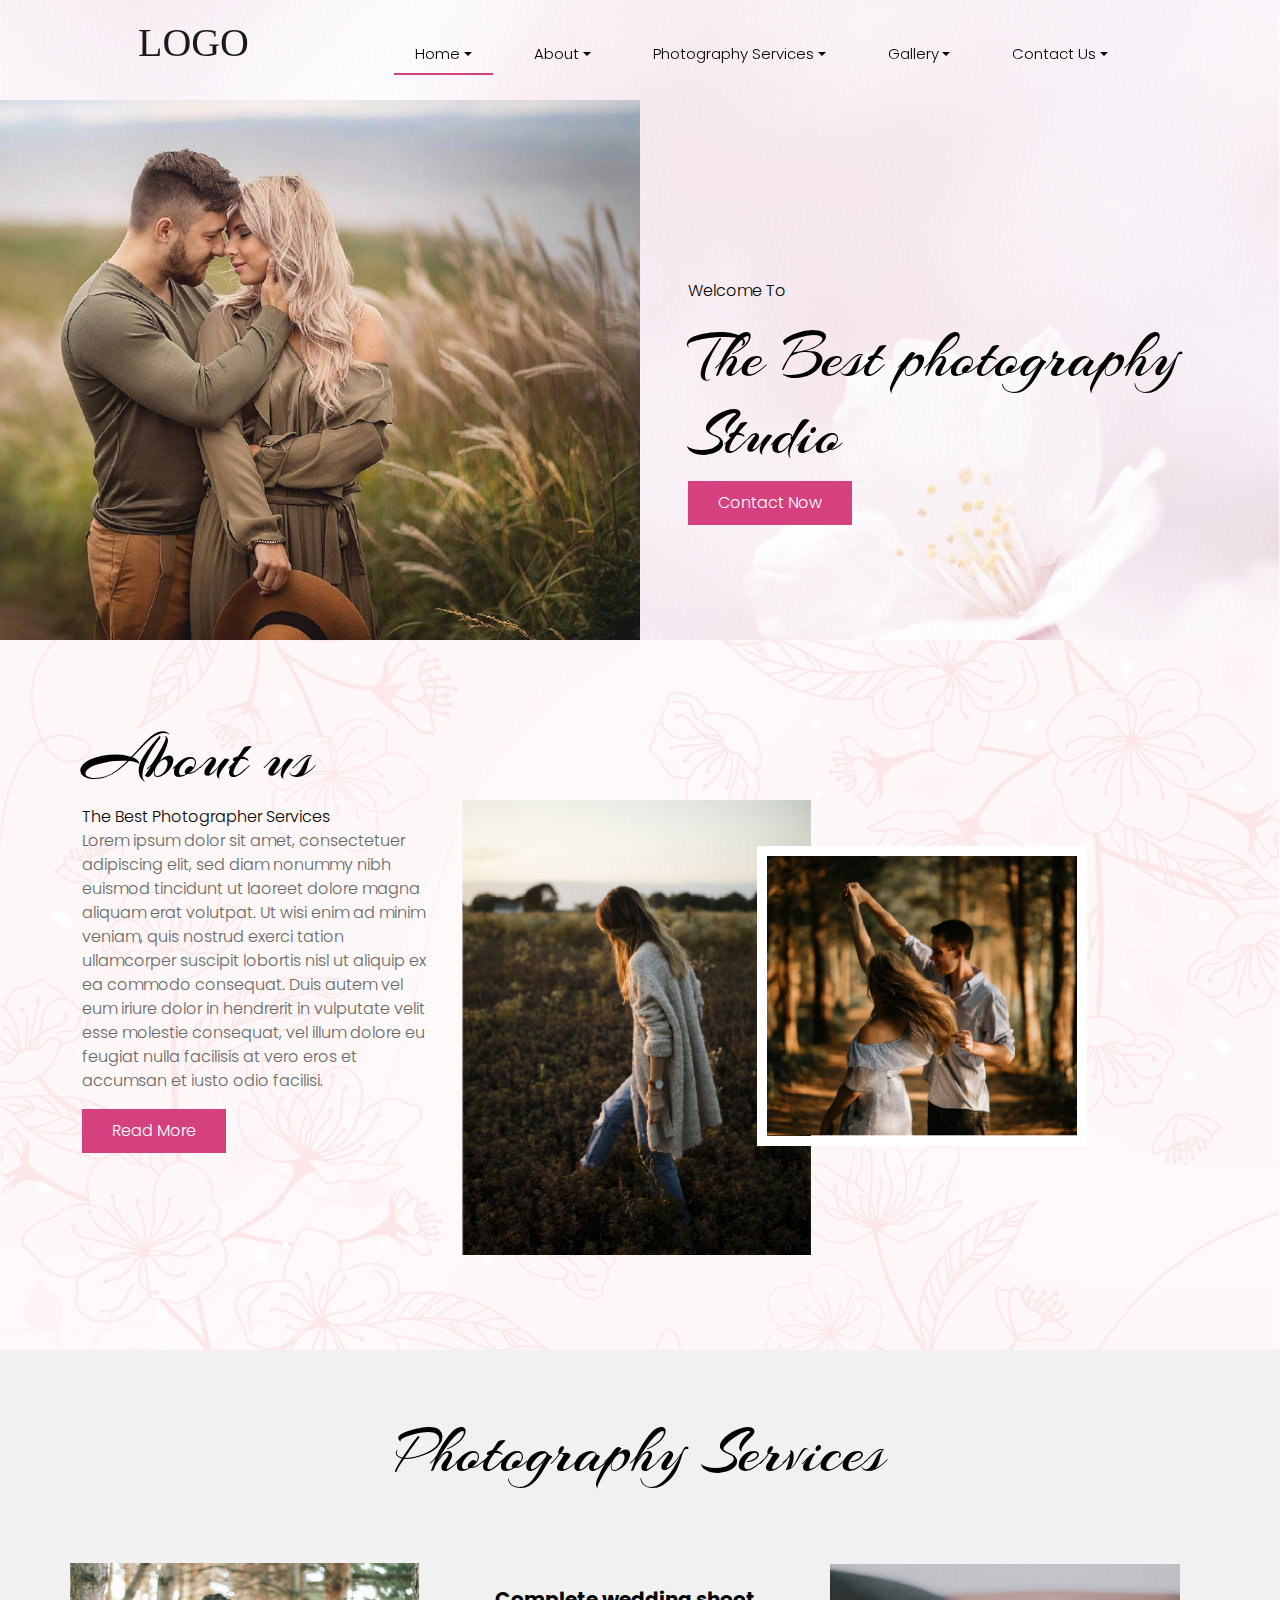
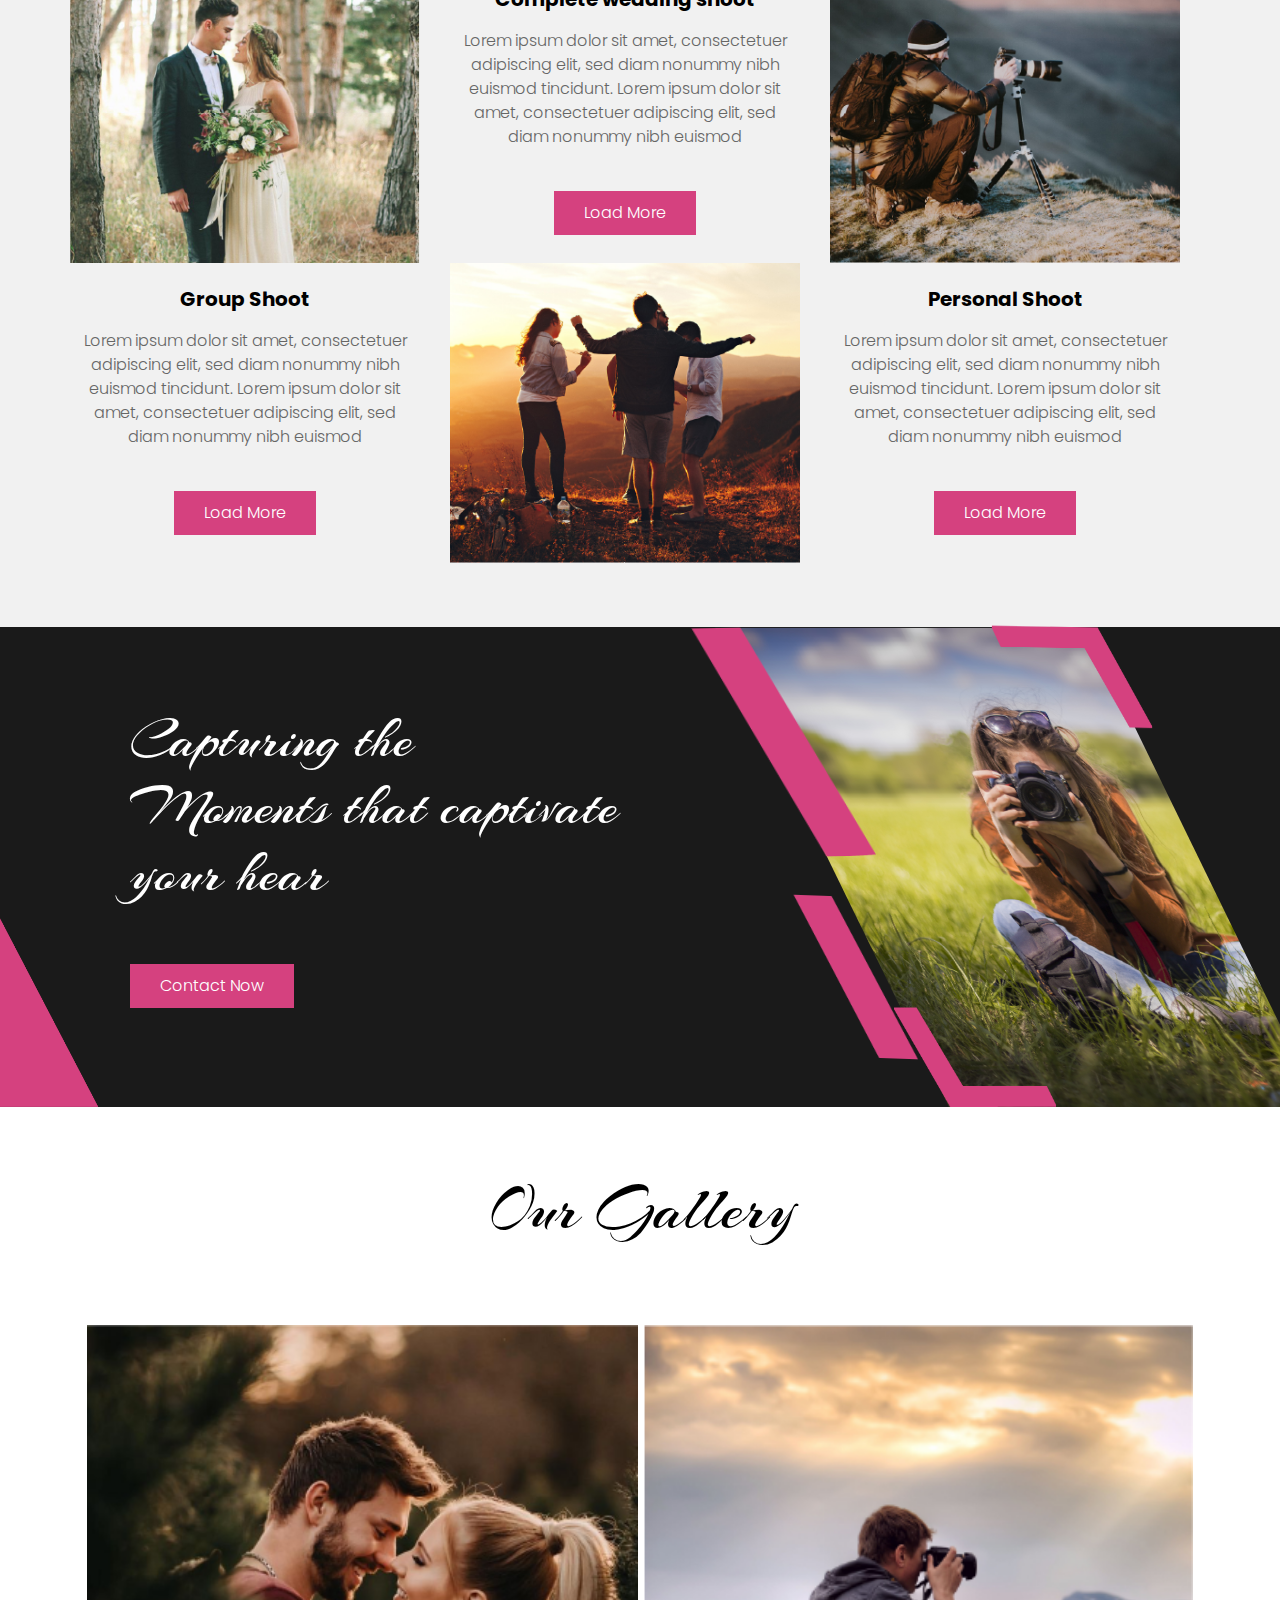
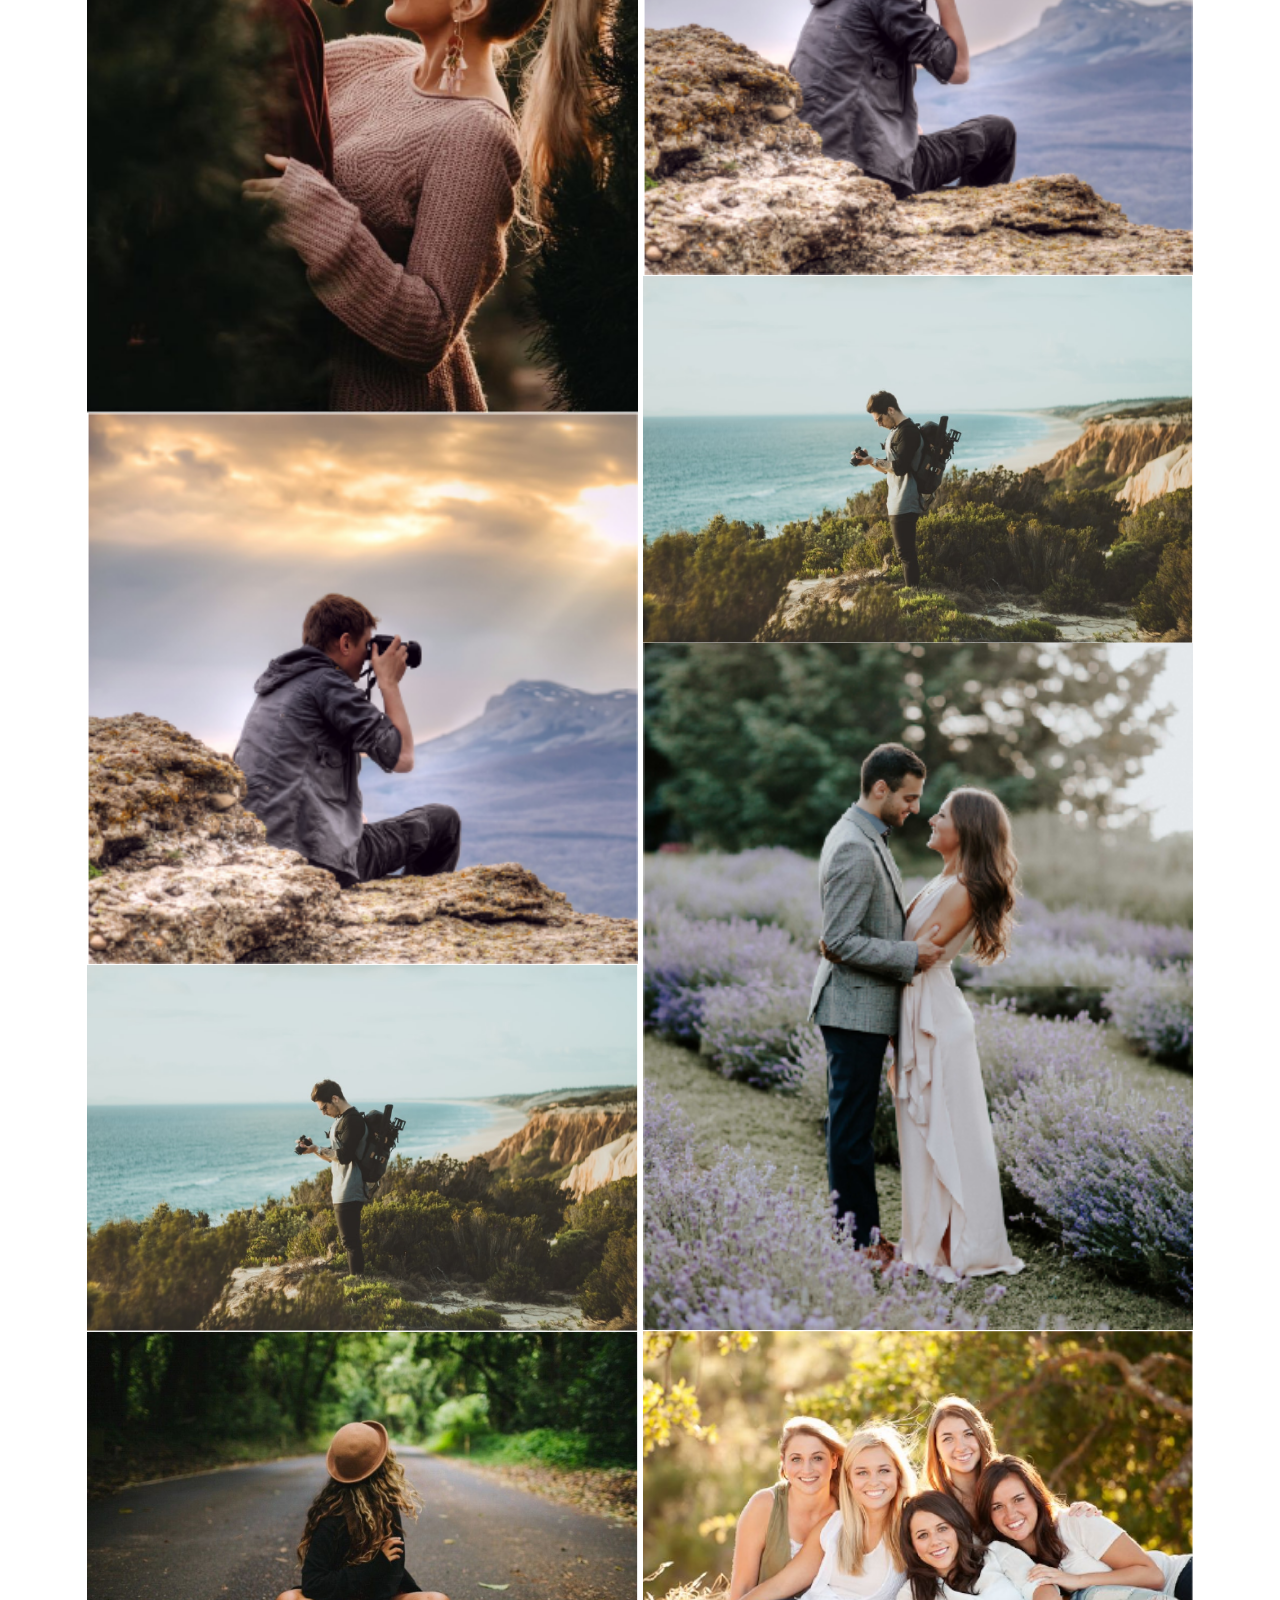
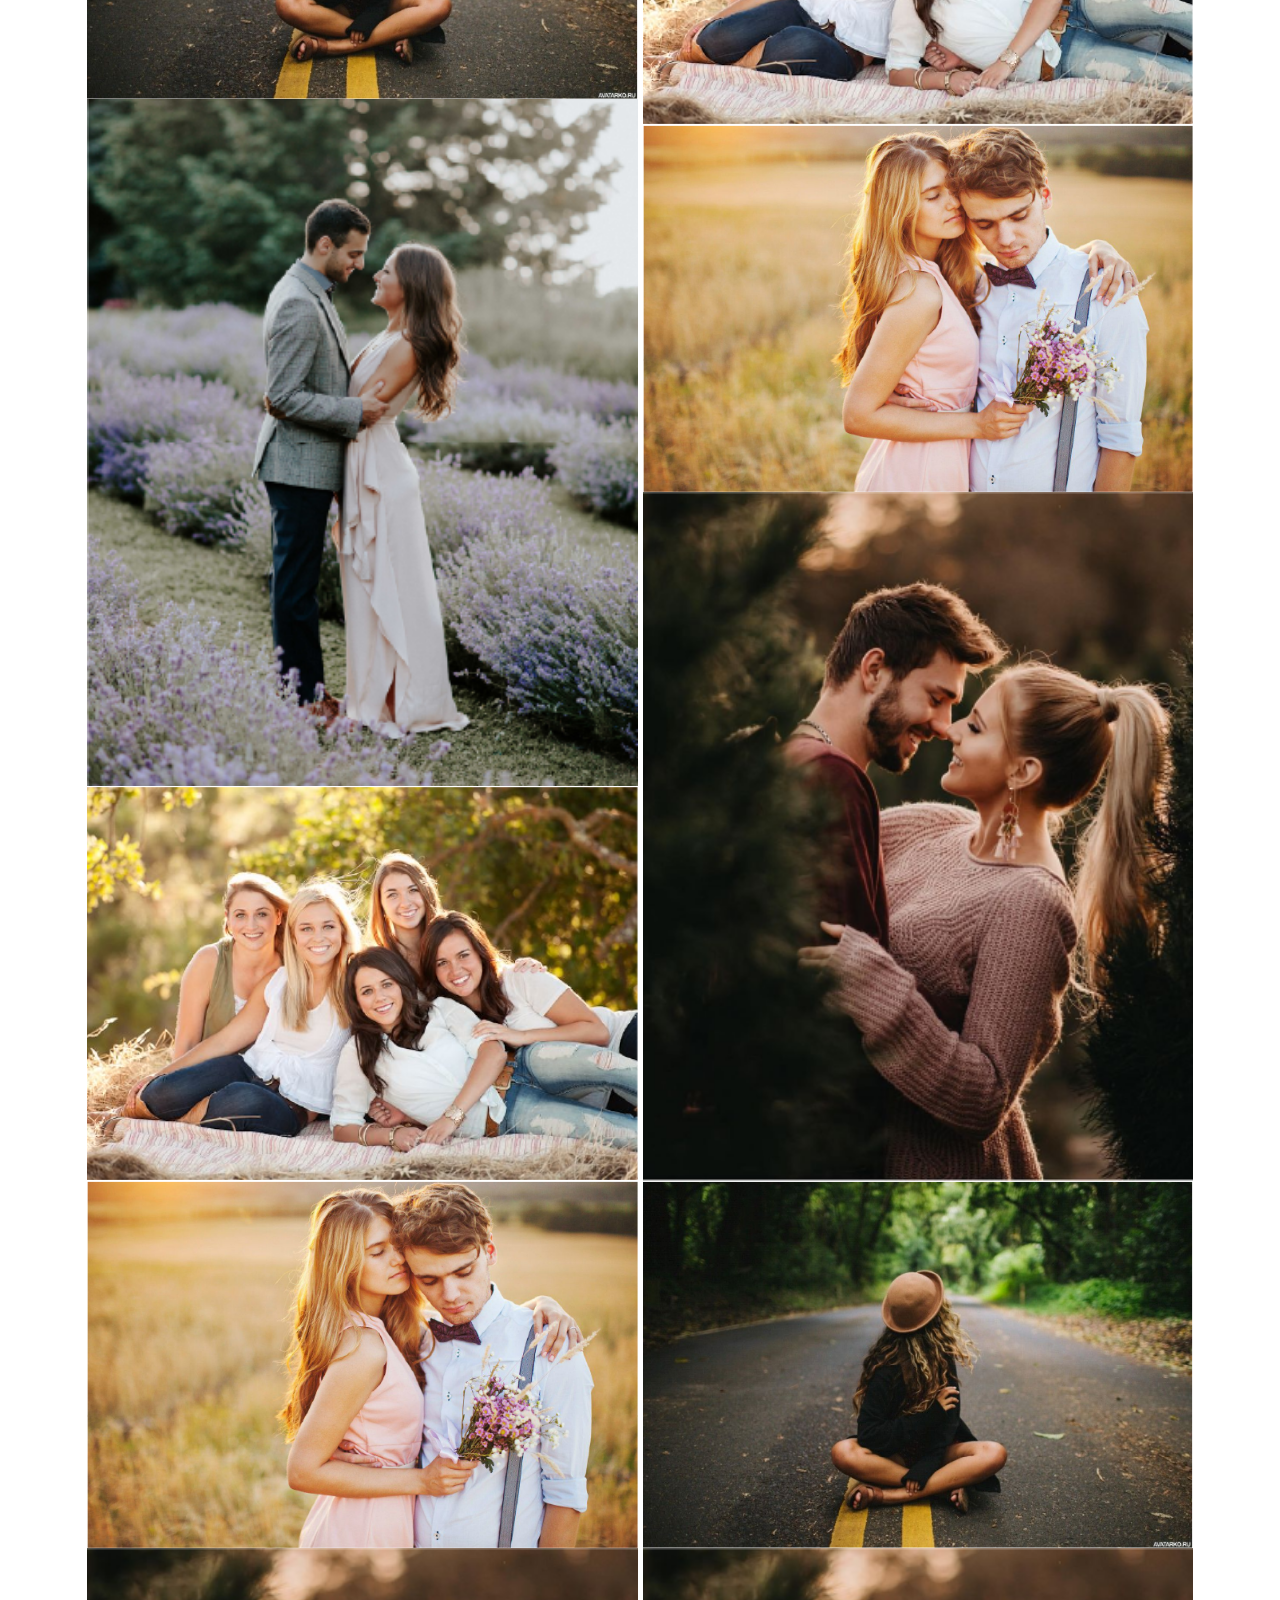
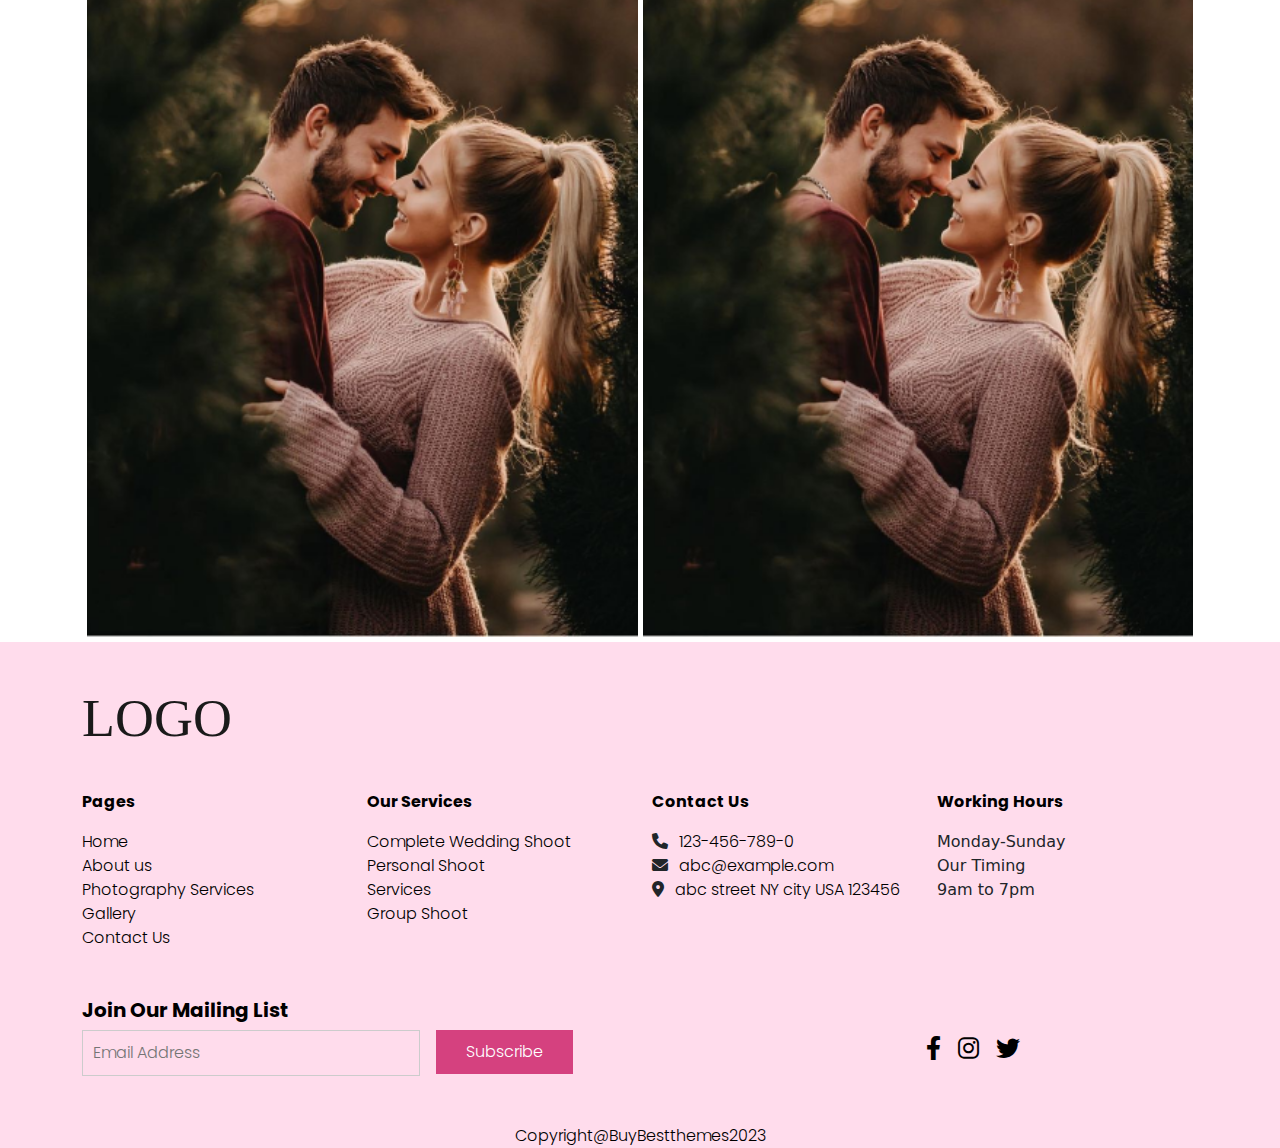
==== commit f53ce11f: "add gallery image css" ====
--- a/index.html
+++ b/index.html
@@ -347,20 +347,22 @@
         <div class="container">
             <h3>Our Gallery</h3>
             <section>
-                <img src="https://unsplash.it/700/600?image=634" />
-                <img src="https://unsplash.it/700/300?image=455" />
-                <img src="https://unsplash.it/1500/700?image=629" />
-                <img src="https://unsplash.it/700?image=594" />
-                <img src="https://unsplash.it/700/450?image=417" />
-                <img src="https://unsplash.it/700/400?image=410" />
-                <img src="https://unsplash.it/700/550?image=628" />
-                <img src="https://unsplash.it/700/450?image=421" />
-                <img src="https://unsplash.it/700/567?image=572" />
-                <img src="https://unsplash.it/700/978?image=623" />
-                <img src="https://unsplash.it/700/654?image=621" />
-                <img src="https://unsplash.it/700/500?image=423" />
-                  <img src="https://unsplash.it/1000/654?image=930" />
-                <img src="https://unsplash.it/700/950?image=1045" />
+                <img src="./assets/images/1x/gallery1.png" />
+                <img src="./assets/images/1x/gallery2.png" />
+                <img src="./assets/images/1x/gallery3.png" />
+                <img src="./assets/images/1x/gallery4.png" />
+                <img src="./assets/images/1x/gallery5.png" />
+                <img src="./assets/images/1x/gallery6.png" />
+                <img src="./assets/images/1x/gallery7.png" />
+                <img src="./assets/images/1x/gallery1.png" />
+                <img src="./assets/images/1x/gallery2.png" />
+                <img src="./assets/images/1x/gallery3.png" />
+                <img src="./assets/images/1x/gallery5.png" />
+                <img src="./assets/images/1x/gallery6.png" />
+                <img src="./assets/images/1x/gallery7.png" />
+                <img src="./assets/images/1x/gallery1.png" />
+                <img src="./assets/images/1x/gallery4.png" />
+                <img src="./assets/images/1x/gallery1.png" />
               </section>
               <div class="lightbox">
                 <div class="title"></div>
@@ -465,9 +467,9 @@
     <!-- footer section close -->
     <!-- jquery -->
     <script src="./assets/js/jquery.min.js"></script>
-    <script src="https://code.jquery.com/jquery-3.3.1.slim.min.js" 
+    <!-- <script src="https://code.jquery.com/jquery-3.3.1.slim.min.js" 
     integrity="sha384-q8i/X+965DzO0rT7abK41JStQIAqVgRVzpbzo5smXKp4YfRvH+8abtTE1Pi6jizo" 
-    crossorigin="anonymous"></script>
+    crossorigin="anonymous"></script> -->
     <script src="./assets/js/GridHorizontal.js"></script>
     <!-- bootstrap 5 js link -->
     <script src="./assets/js/bootstrap.bundle.min.js"></script>
--- a/assets/css/stylesheet.css
+++ b/assets/css/stylesheet.css
@@ -224,15 +224,18 @@
         border-bottom: 2px solid #000;
         color: #D5417F;
     }
-    .header_links1 .btn{
+
+    .header_links1 .btn {
         color: #D5417F;
 
     }
+
     .active,
     .header_links1 .btn:hover {
         border-bottom: 2px solid #D5417F;
         color: #fff;
     }
+
     /* .active.header_links1:hover{
         color: #FFF;
         border-bottom: 1px solid #fff;
@@ -331,10 +334,12 @@
         height: 100%;
         padding-bottom: 5rem;
     }
-    .homeBanner button a{
+
+    .homeBanner button a {
         text-decoration: none;
         color: #fff;
     }
+
     .homeBanner button {
         background-color: #D5417F;
         color: #fff;
@@ -343,11 +348,13 @@
         border: none;
         text-decoration: none;
     }
-    .homeBanner button:hover{
+
+    .homeBanner button:hover {
         background-color: #fff;
         color: #000;
         box-shadow: #0842983d 2px 21px 43px 17px;
     }
+
     .leftDiv {
         width: 50%;
     }
@@ -417,11 +424,13 @@
         padding: 10px 30px;
         border: none;
     }
-    .aboutDiv button:hover{
+
+    .aboutDiv button:hover {
         background-color: #fff;
         color: #000;
         box-shadow: #0842983d 2px 21px 43px 17px;
     }
+
     .aboutDiv button a {
         text-decoration: none;
         background-color: #D5417F;
@@ -545,11 +554,13 @@
         padding: 10px 30px;
         border: none;
     }
-    .servicesection button:hover{
+
+    .servicesection button:hover {
         background-color: #fff;
         color: #000;
         box-shadow: #0842983d 2px 21px 43px 17px;
     }
+
     .servicesection button a {
         text-decoration: none;
         background-color: #D5417F;
@@ -589,11 +600,13 @@
         color: #fff;
         font-family: 'Poppins-Light';
     }
-    .sameBtn:hover{
+
+    .sameBtn:hover {
         background-color: #fff;
         color: #000;
         box-shadow: #0842983d 2px 21px 43px 17px;
     }
+
     .pinDiv {
         width: 100px;
         height: 210px;
@@ -685,51 +698,40 @@
     /* Gallery css */
     .gallerSec h3 {
         color: #000;
-        font-family: 'Arizonia-Regular';
-        text-align: center;
-        padding-top: 4rem;
-        font-size: 4rem;
-        padding-bottom: 4rem;
-
-    }
-
-    .gallerSec h3 {
-        color: #000;
         font-family: "Arizonia-Regular";
         text-align: center;
         padding-top: 4rem;
         font-size: 4rem;
         padding-bottom: 4rem;
-    }
-
-    .gallerSec h1 {
+      }
+      
+      .gallerSec h1 {
         margin-top: 150px;
         text-align: center;
-    }
-
-    .gallerSec section {
+      }
+      .gallerSec section {
         column-width: 400px;
         column-gap: 5px;
         padding: 5px;
-    }
-
-    .gallerSec section img {
+      }
+      
+      .gallerSec section img {
         width: 100%;
         cursor: pointer;
-    }
-
-    .gallerSec .lightbox {
+      }
+      
+      .gallerSec .lightbox {
         position: fixed;
-        width: 100%;
+        width: 90%;
         height: 100%;
         top: 0;
         display: none;
         z-index: 2;
         background: #7f8c8d;
         perspective: 1000;
-    }
-
-    .gallerSec .filter {
+      }
+      
+      .gallerSec .filter {
         position: absolute;
         width: 100%;
         height: 100%;
@@ -737,9 +739,9 @@
         opacity: 0.5;
         background-position: center;
         background-size: cover;
-    }
-
-    .gallerSec .lightbox img {
+      }
+      
+      .gallerSec .lightbox img {
         position: absolute;
         top: 50%;
         left: 50%;
@@ -748,13 +750,13 @@
         max-width: calc(95vw - 100px);
         transition: 0.8s cubic-bezier(0.7, 0, 0.4, 1);
         transform-style: preserve-3d;
-    }
-
-    /*.lightbox:hover img{
+      }
+      
+      /*.lightbox:hover img{
           transform: translate(-50%, -50%) rotateY(180deg);
         }*/
-
-    [class^="arrow"] {
+      
+      [class^="arrow"] {
         height: 200px;
         width: 50px;
         background: rgba(0, 0, 0, 0.4);
@@ -762,9 +764,9 @@
         top: 50%;
         transform: translateY(-50%);
         cursor: pointer;
-    }
-
-    [class^="arrow"]:after {
+      }
+      
+      [class^="arrow"]:after {
         content: "";
         position: absolute;
         top: 50%;
@@ -772,27 +774,27 @@
         transform: translate(-50%, -50%) rotate(-45deg);
         width: 15px;
         height: 15px;
-    }
-
-    .gallerSec .arrowr {
+      }
+      
+      .gallerSec .arrowr {
         right: 0;
-    }
-
-    .gallerSec .arrowr:after {
+      }
+      
+      .gallerSec .arrowr:after {
         border-right: 1px solid white;
         border-bottom: 1px solid white;
-    }
-
-    .gallerSec .arrowl {
+      }
+      
+      .gallerSec .arrowl {
         left: 0;
-    }
-
-    .gallerSec .arrowl:after {
+      }
+      
+      .gallerSec .arrowl:after {
         border-left: 1px solid white;
         border-top: 1px solid white;
-    }
-
-    .gallerSec .close {
+      }
+      
+      .gallerSec .close {
         position: absolute;
         right: 0;
         width: 50px;
@@ -800,10 +802,10 @@
         background: rgba(0, 0, 0, 0.4);
         margin: 20px;
         cursor: pointer;
-    }
-
-    .gallerSec .close:after,
-    .gallerSec .close:before {
+      }
+      
+      .gallerSec .close:after,
+      .gallerSec .close:before {
         content: "";
         position: absolute;
         top: 50%;
@@ -811,24 +813,24 @@
         width: 1px;
         height: 100%;
         background: #e74c3c;
-    }
-
-    .gallerSec .close:after {
+      }
+      
+      .gallerSec .close:after {
         transform: translate(-50%, -50%) rotate(-45deg);
-    }
-
-    .gallerSec .close:before {
+      }
+      
+      .gallerSec .close:before {
         transform: translate(-50%, -50%) rotate(45deg);
-    }
-
-    .gallerSec .title {
+      }
+      
+      .gallerSec .title {
         font-size: 20px;
         color: #000;
         z-index: 1000;
         position: absolute;
         top: 0;
         left: 0;
-    }
+      }
 
     /*  */
     /*footer css */
@@ -863,9 +865,11 @@
         padding-left: 0;
         font-family: "Poppins-Light";
     }
-    .footer ul li a:hover{
+
+    .footer ul li a:hover {
         color: #D5417F;
     }
+
     .footerCont ul li i {
         margin-right: 11px;
         font-size: 16px;
@@ -937,11 +941,13 @@
         border: none;
         margin-left: 1rem;
     }
-    .joinMail button:hover{
+
+    .joinMail button:hover {
         background-color: #fff;
         color: #000;
         box-shadow: #0842983d 2px 21px 43px 17px;
     }
+
     .joinMail button a {
         text-decoration: none;
         background-color: #D5417F;
@@ -1074,17 +1080,20 @@
         padding: 10px 30px;
         border: none;
     }
+
     .textAboutSec button:hover {
         background-color: #fff;
         color: #000;
         box-shadow: #0842983d 2px 21px 43px 17px;
     }
-    .serSec button:hover{
+
+    .serSec button:hover {
         background-color: #fff;
         color: #000;
         box-shadow: #0842983d 2px 21px 43px 17px;
 
     }
+
     .textAboutSec button a {
         text-decoration: none;
         background-color: #D5417F;
@@ -1262,11 +1271,13 @@
         border: none;
         text-decoration: none;
     }
-    .photoSer button:hover{
+
+    .photoSer button:hover {
         background-color: #fff;
         color: #000;
         box-shadow: #0842983d 2px 21px 43px 17px;
     }
+
     /* .photoSer button,
     .banner button:hover{
         background-color: #fff;
@@ -1320,8 +1331,132 @@
         z-index: 1;
     }
 
+    .circleDiv {
+        width: 700px;
+        height: 700px;
+        /* background-color: #000; */
+        position: relative;
+        top: 0px;
+        left: -61px;
+    }
+
+    .circleDiv img {
+        width: 100%;
+        height: 100%;
+        object-fit: fill;
+    }
+
+    .circleDiv1 {
+        width: 650px;
+        height: 400px;
+        /* background-color: #000; */
+        position: relative;
+        top: 240px;
+        left: -1px;
+
+    }
+
+    .divOne {
+        width: 450px;
+        height: 350px;
+        /* background-color: #D5417F; */
+        position: absolute;
+        top: 0px;
+        left: 0px;
+    }
+
+    .divOneInner {
+        width: 450px;
+        height: 350px;
+        /* background-color: blue; */
+        position: absolute;
+        top: 0px;
+        left: 0px;
+        /* transform: skew(359deg);
+        border-top-right-radius: -10%;
+        border-top-left-radius: 3090px;
+        border-bottom-right-radius: -10%; */
+    }
+
+    .divOneInner img {
+        width: 100%;
+        height: 100%;
+        object-fit: fill;
+        /* transform: skew(-20deg);
+        border-top-right-radius: -10%;
+        border-top-left-radius: 3090px;
+        border-bottom-right-radius: -10%; */
+    }
+
+    .divTwo {
+        width: 360px;
+        height: 412px;
+        /* background-color: green; */
+        position: absolute;
+        top: 35px;
+        right: -16px;
+
+    }
+
+    .divtwoInner {
+        width: 240px;
+        height: 310px;
+        /* transform: rotate(1deg); */
+        /* background-color: purple;*/
+
+    }
+
+    .divtwoInner img {
+        width: 100%;
+        height: 100%;
+        object-fit: fill;
+        transform: rotate(5deg);
+    }
+
+    .divThree {
+        width: 360px;
+        height: 350px;
+        /* background-color: green; */
+        position: absolute;
+        bottom: -10px;
+        left: -110px;
+
+    }
+
+    .divThreeInner {
+        width: 300px;
+        height: 300px;
+        /* background-color: #000; */
+        margin-top: 2rem;
+        /* transform: rotate(1deg); */
+        /* background-color: purple;*/
+
+    }
+
+    .divFour {
+        width: 400px;
+        height: 300px;
+        /* background-color: blue; */
+        position: absolute;
+        bottom: 30px;
+        right: 120px;
+
+    }
+
+    .divFourInner {
+        width: 400px;
+        height: 300px;
+    }
+
+    .divFourInner img {
+        width: 100%;
+        height: 100%;
+        object-fit: fill;
+        /* transform: rotate(5deg); */
+    }
+
     .pinkCurveCap {
-        height: 450px;
+        height: 680px;
         width: 60%;
         /* background-color: #000; */
         position: absolute;
@@ -1331,14 +1466,14 @@
     }
 
     .pinkCurveCapdivimg {
-        height: 450px;
+        height: 680px;
         width: 800px;
     }
 
     .pinkCurveCapdivimg img {
         width: 100%;
         height: 100%;
-        object-fit: cover;
+        object-fit: fill;
     }
 
     .galleryHome2 {
@@ -1358,11 +1493,11 @@
 
     .capturingSec h4 {
         color: #fff;
-        padding-top: 3rem;
+        padding-top: 8rem;
         padding-bottom: 2rem;
         text-align: center;
         font-family: 'Arizonia-Regular';
-        font-size: 3rem;
+        font-size: 2.5rem;
 
     }
 
@@ -1379,7 +1514,7 @@
         font-family: 'Poppins-Light';
         padding: 10px 30px;
         border: none;
-        margin-left: 5rem;
+        margin-left: 10rem;
         margin-top: 1rem;
     }
 
@@ -1552,11 +1687,13 @@
         padding: 10px 30px;
         border: none;
     }
-    .centerDiv button:hover{
+
+    .centerDiv button:hover {
         background-color: #fff;
         color: #000;
         box-shadow: #0842983d 2px 21px 43px 17px;
     }
+
     .centerDiv button a {
         text-decoration: none;
         background-color: #D5417F;
@@ -1985,6 +2122,28 @@
             position: relative;
             right: -180px;
         }
+
+        .capturingSec {
+            height: 100vh;
+            position: relative;
+            display: flex;
+            justify-content: center;
+            align-items: center;
+        }
+        .pinkCurveCapdivimg{
+            width: 100%;
+            height: 100%;
+
+        }
+        .pinkCurveCapdivimg{
+            width: 100%;
+            height: 100%;
+
+        }
+        .pinkCurveCap{
+            width: 100%;
+            height: 100%;
+        }
     }
 
     @media only screen and (min-width:1400px) {
@@ -1995,18 +2154,93 @@
         #main-content {
             display: none;
         }
-    }
+
+        .circleDiv {
+            width: 100%;
+            height: 100%;
+        }
+
+        .circleDiv1 {
+            width: 100%;
+            height: 100%;
+            top: 0px;
+        }
+        .pinkCurveCap{
+            width: 100%;
+            height: 100%;
+        }
+        .pinkCurveCapdivimg {
+            width: 100%;
+            height: 100%;
+        }
+        }
+    
 
     @media only screen and (min-width:1440px) {
         #main-content {
             display: none;
         }
+
+        .circleDiv {
+            width: 100%;
+            height: 100%;
+        }
+
+        .circleDiv1 {
+            width: 100%;
+            height: 100%;
+            top: 0px;
+        }
     }
 
     @media only screen and (min-width:1920px) {
         #main-content {
             display: none;
         }
+
+        .circleDiv1 {
+            width: 650px;
+            height: 400px;
+            /* background-color: #000; */
+            position: relative;
+            top: 240px;
+            left: 0px;
+        }
+
+        /* .pinkCurveCap {
+            height: 450px;
+            width: 60%;
+            position: absolute;
+            z-index: 1;
+            bottom: 0px;
+            left: 280px;
+        } */
+        .circleDiv {
+            width: 100%;
+            height: 100%;
+        }
+
+        .circleDiv1 {
+            width: 100%;
+            height: 100%;
+            top: 0px;
+        }
+
+        .pinkCurveCap {
+            width: 100%;
+            height: 100%;
+        }
+        .capturingSec {
+            height: 100vh;
+        }
+        .pinkCurveCapdivimg{
+            width: 100%;
+            height: 100%;
+
+        }
+        .capturingSec button {
+            margin-left: 19rem;
+        }
     }
 
     @media only screen and (min-width:2550px) {
@@ -2018,6 +2252,32 @@
         .getInTouch {
             width: 100%;
         }
+
+        .circleDiv1 {
+            width: 650px;
+            height: 400px;
+            /* background-color: #000; */
+            position: relative;
+            top: 240px;
+            left: 0px;
+        }
+
+        /* .pinkCurveCap {
+            height: 450px;
+            width: 60%;
+            position: absolute;
+            z-index: 1;
+            bottom: 0px;
+            left: 560px;
+        }
+
+        .capturingSec {
+            height: 50vh;
+            position: relative;
+            display: flex;
+            justify-content: center;
+            align-items: center;
+        } */
     }
 
     /* ===================  Max Media Queries ======================== */
@@ -2125,6 +2385,25 @@
         .aboutMain,
         .centerDiv {
             width: 100%;
+        }
+
+        .circleDiv {
+            width: 100%;
+            height: 100%;
+        }
+
+        .circleDiv1 {
+            width: 100%;
+            height: 100%;
+            top: 0px;
+        }
+        .pinkCurveCap{
+            width: 100%;
+            height: 100%;
+        }
+        .pinkCurveCapdivimg {
+            width: 100%;
+            height: 100%;
         }
     }
 
@@ -2502,6 +2781,38 @@
             text-align: center;
             margin: auto;
         }
+
+        .pinkCurveCap {
+            width: 100%;
+            height: 100%;
+        }
+
+        .pinkCurveCapdivimg {
+            width: 100%;
+            height: 100%;
+        }
+
+        .circleDiv {
+            width: 100%;
+            height: 100%;
+            left: 0px;
+            top: 12px;
+        }
+
+        .circleDiv1 {
+            width: 100%;
+            top: 0px;
+            left: 0px;
+            height: 100%;
+        }
+
+        .capturingSec h4 {
+            font-size: 2rem;
+        }
+
+        .capturingSec button {
+            margin-left: 5rem;
+        }
     }
 
     @media only screen and (max-width:768px) {
@@ -2576,6 +2887,38 @@
             text-align: center;
             margin: auto;
         }
+
+        .pinkCurveCap {
+            width: 100%;
+            height: 100%;
+        }
+
+        .pinkCurveCapdivimg {
+            width: 100%;
+            height: 100%;
+        }
+
+        .circleDiv {
+            width: 100%;
+            height: 100%;
+            left: 0px;
+            top: 12px;
+        }
+
+        .circleDiv1 {
+            width: 100%;
+            top: 0px;
+            left: 0px;
+            height: 100%;
+        }
+
+        .capturingSec h4 {
+            font-size: 2rem;
+        }
+
+        .capturingSec button {
+            margin-left: 5rem;
+        }
     }
 
     @media only screen and (max-width:600px) {
@@ -2886,6 +3229,39 @@
             margin: auto;
         }
 
+        .pinkCurveCap {
+            width: 100%;
+            height: 100%;
+        }
+
+        .pinkCurveCapdivimg {
+            width: 100%;
+            height: 100%;
+        }
+
+        .circleDiv {
+            width: 100%;
+            height: 100%;
+            left: 0px;
+            top: 12px;
+        }
+
+        .circleDiv1 {
+            width: 100%;
+            top: 0px;
+            left: 0px;
+            height: 100%;
+        }
+
+        .capturingSec h4 {
+            font-size: 2rem;
+        }
+
+        .capturingSec button {
+            margin-left: 5rem;
+        }
+
+
     }
 
     @media only screen and (max-width:390px) {}
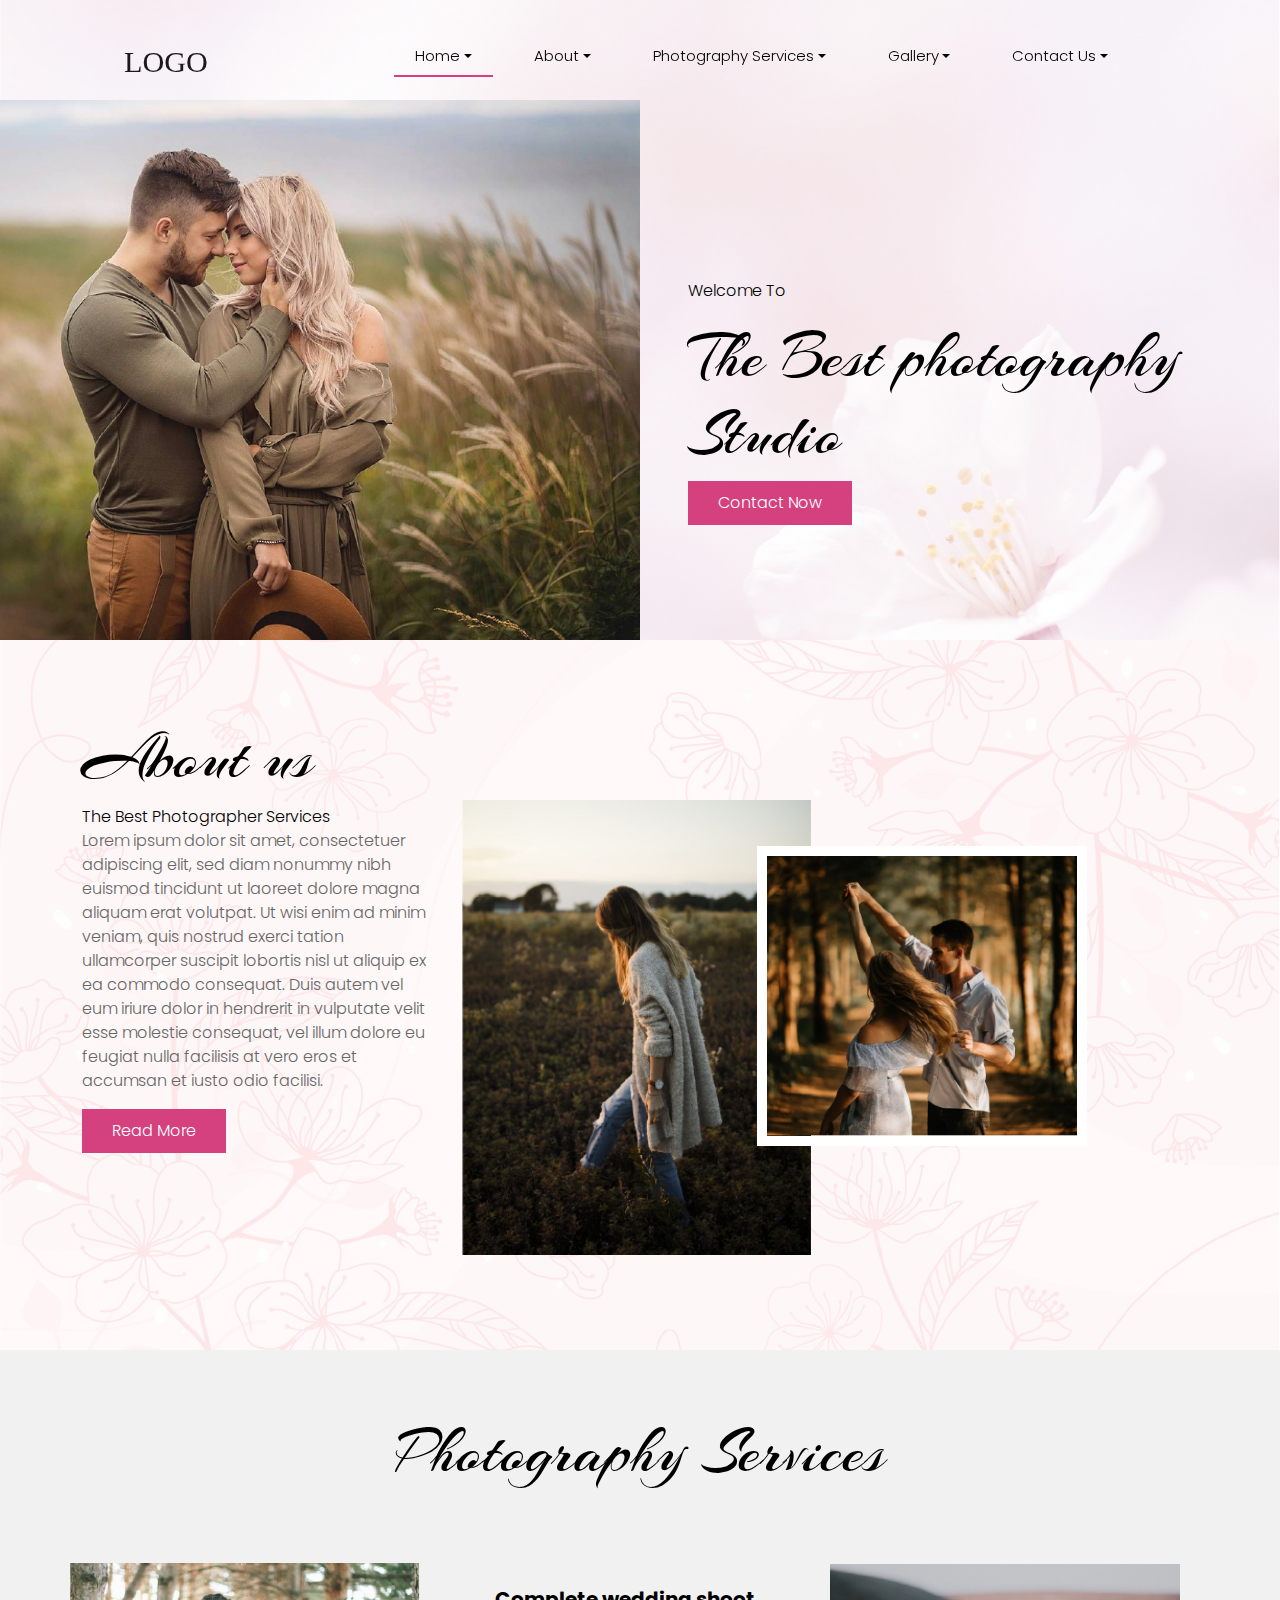
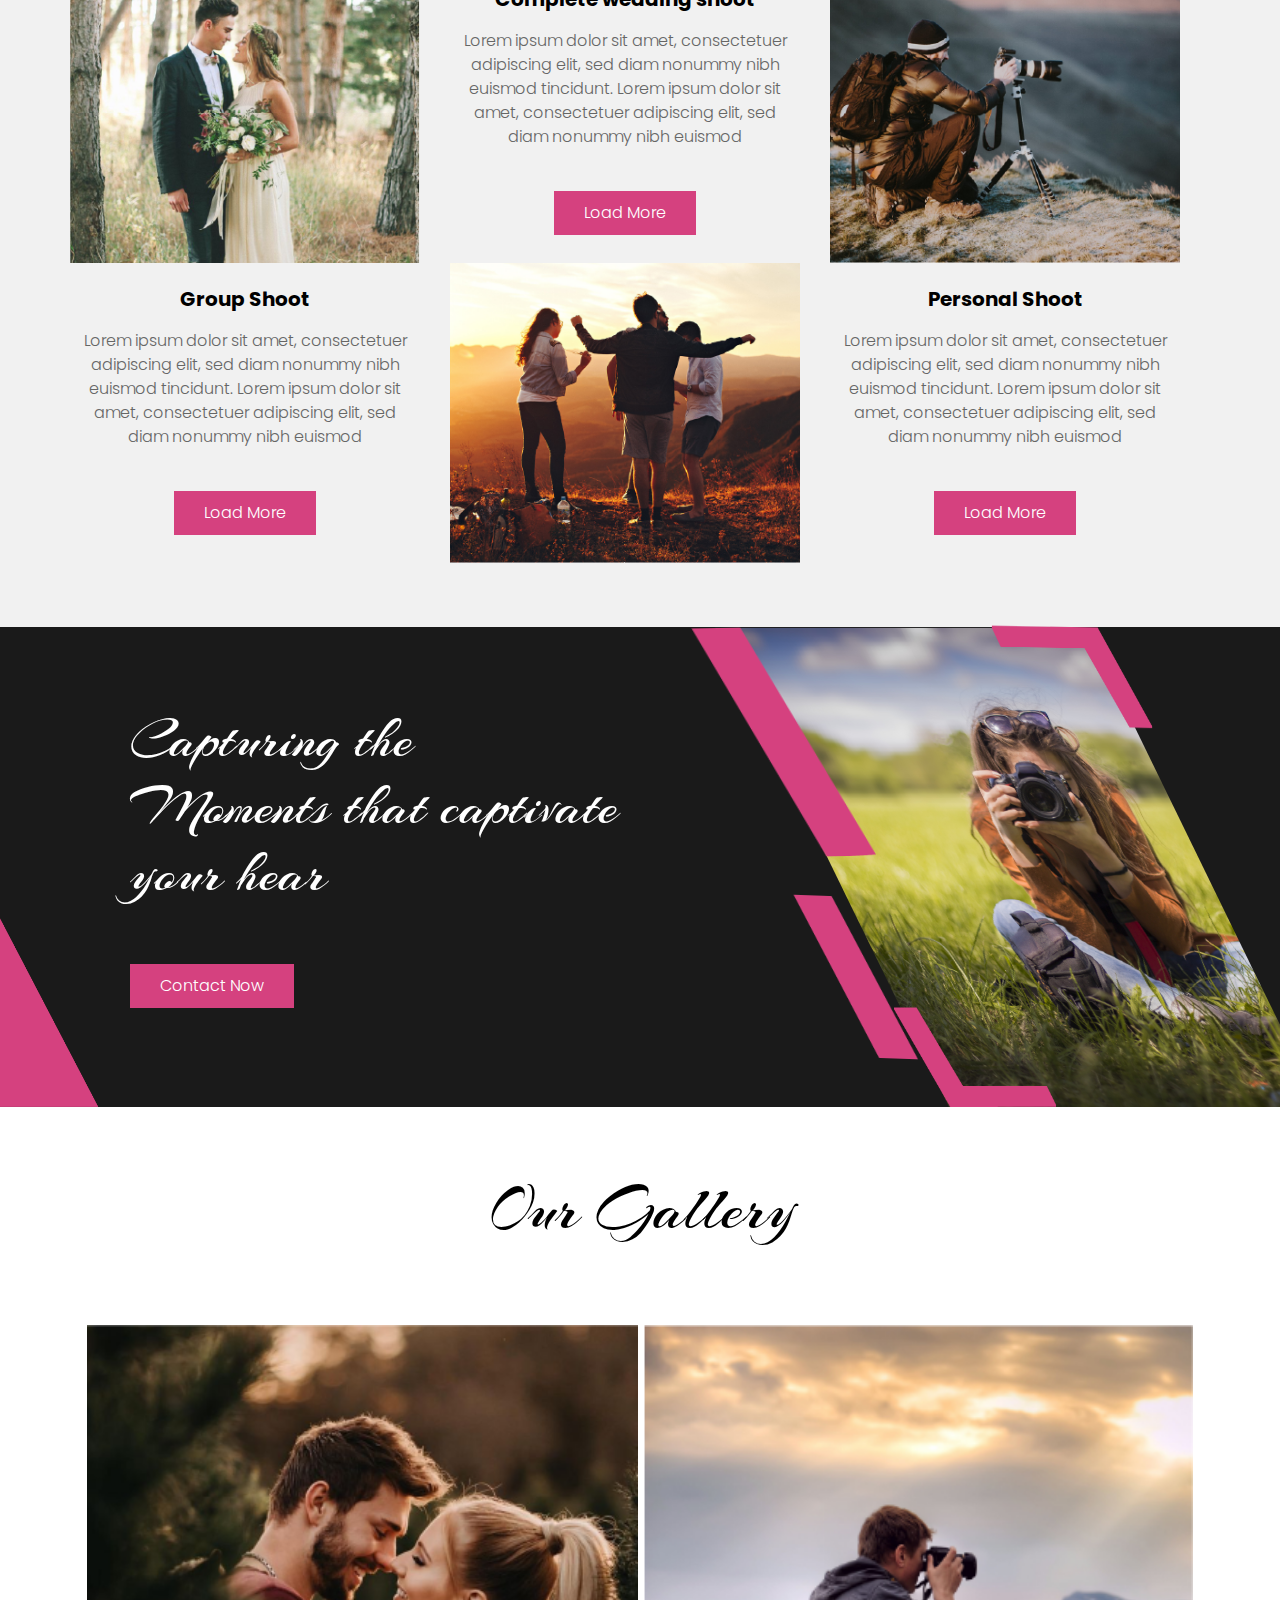
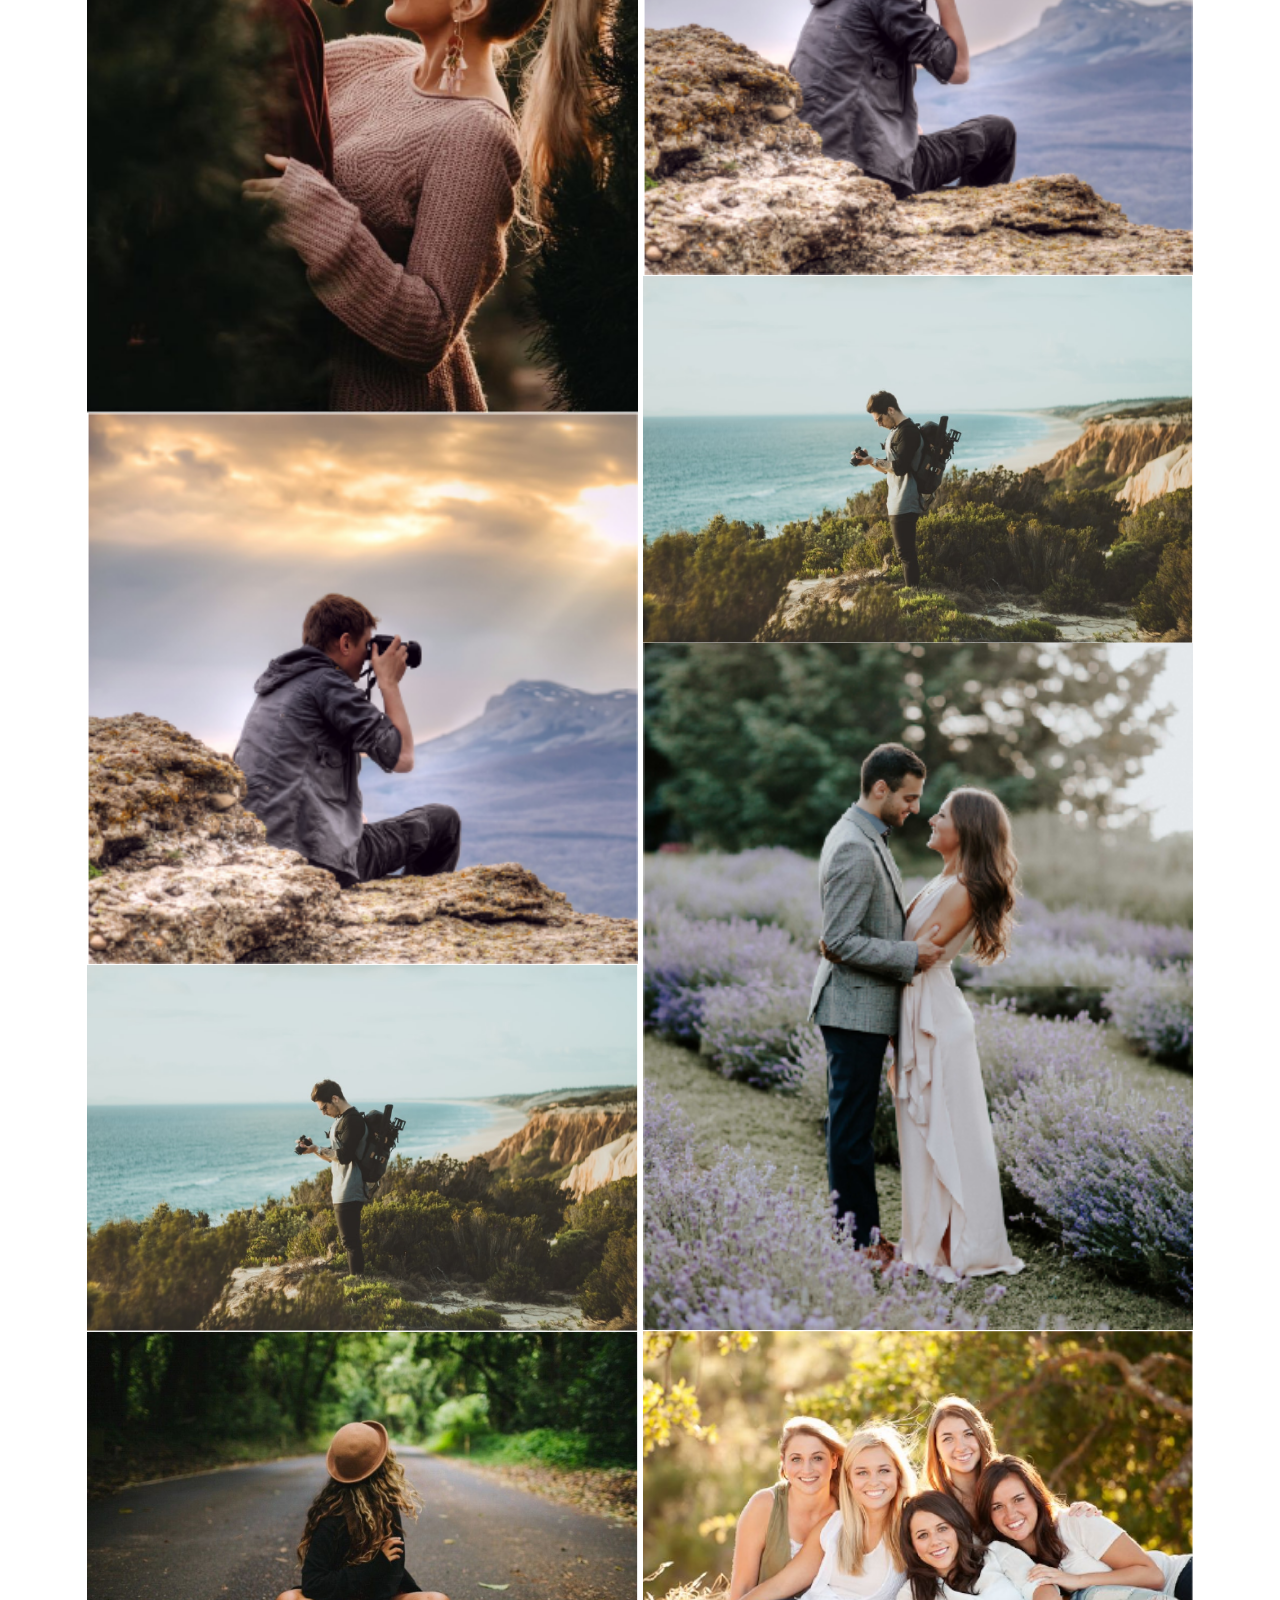
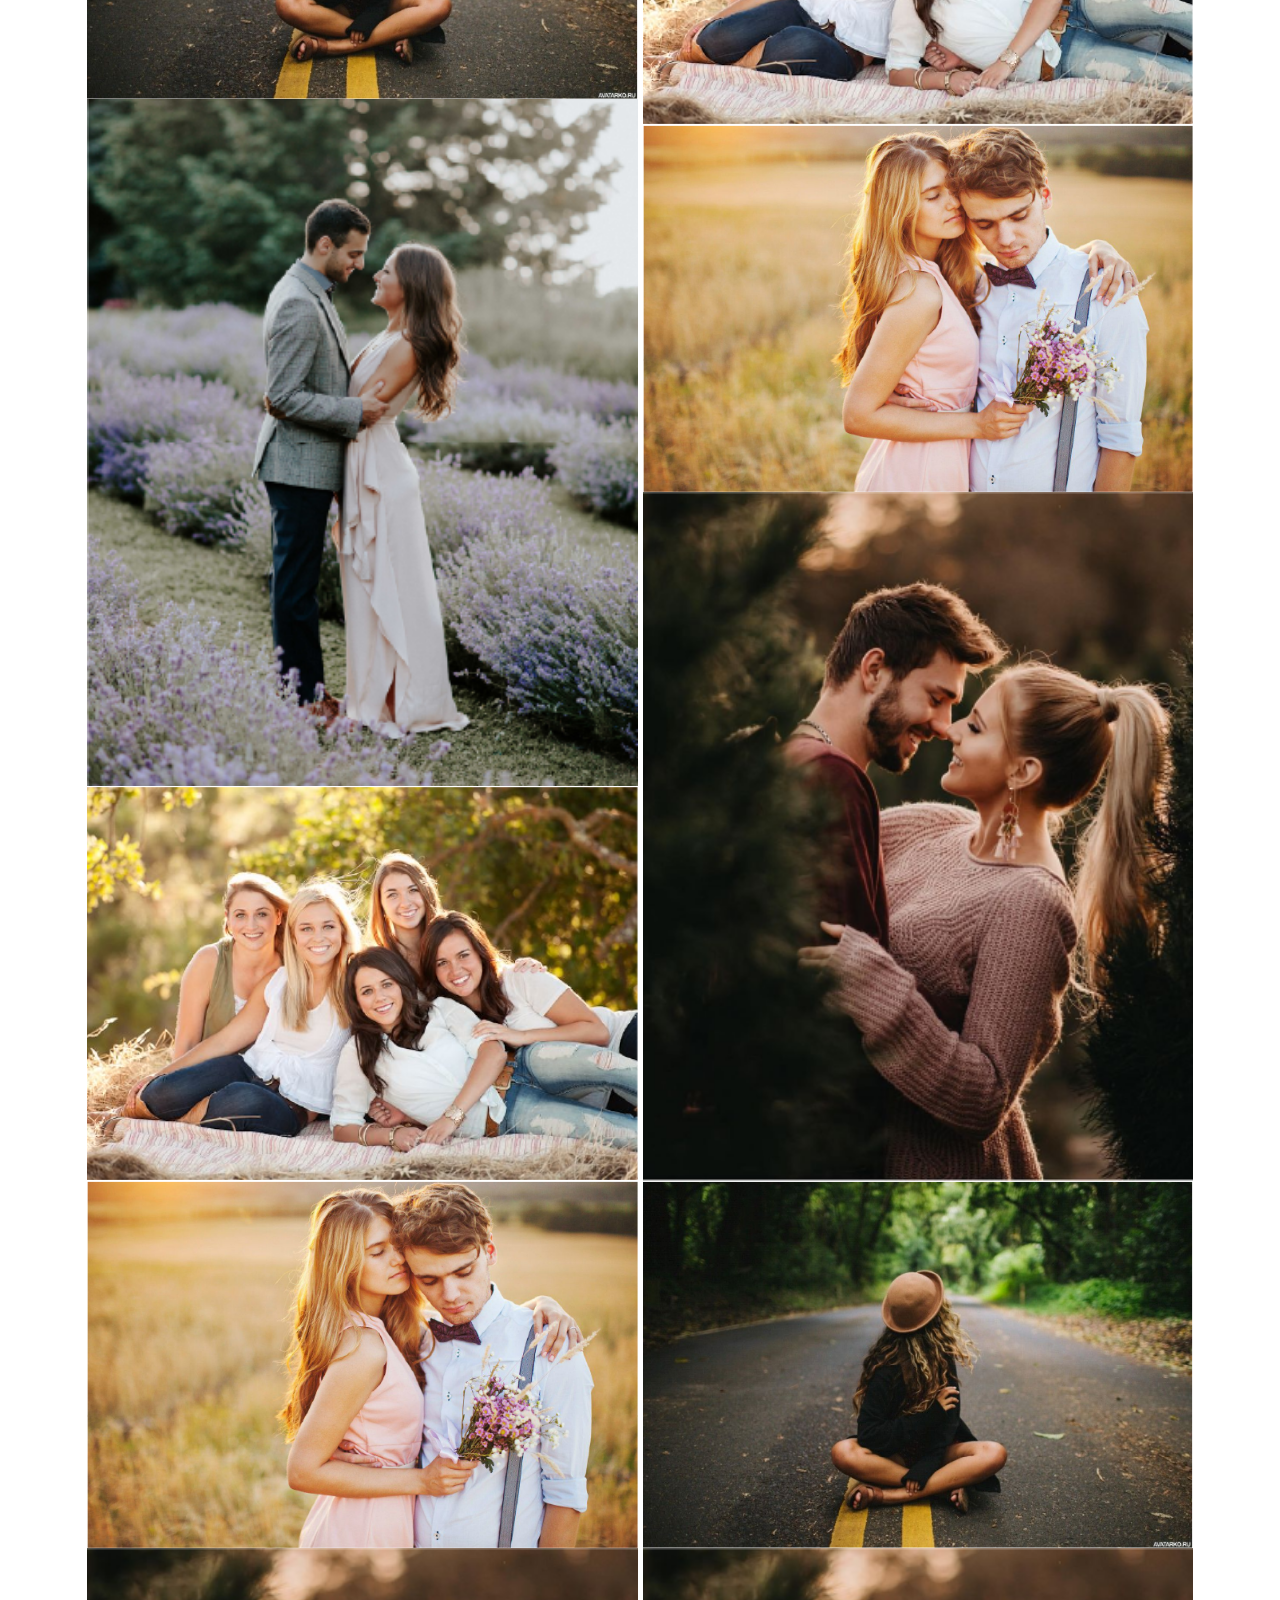
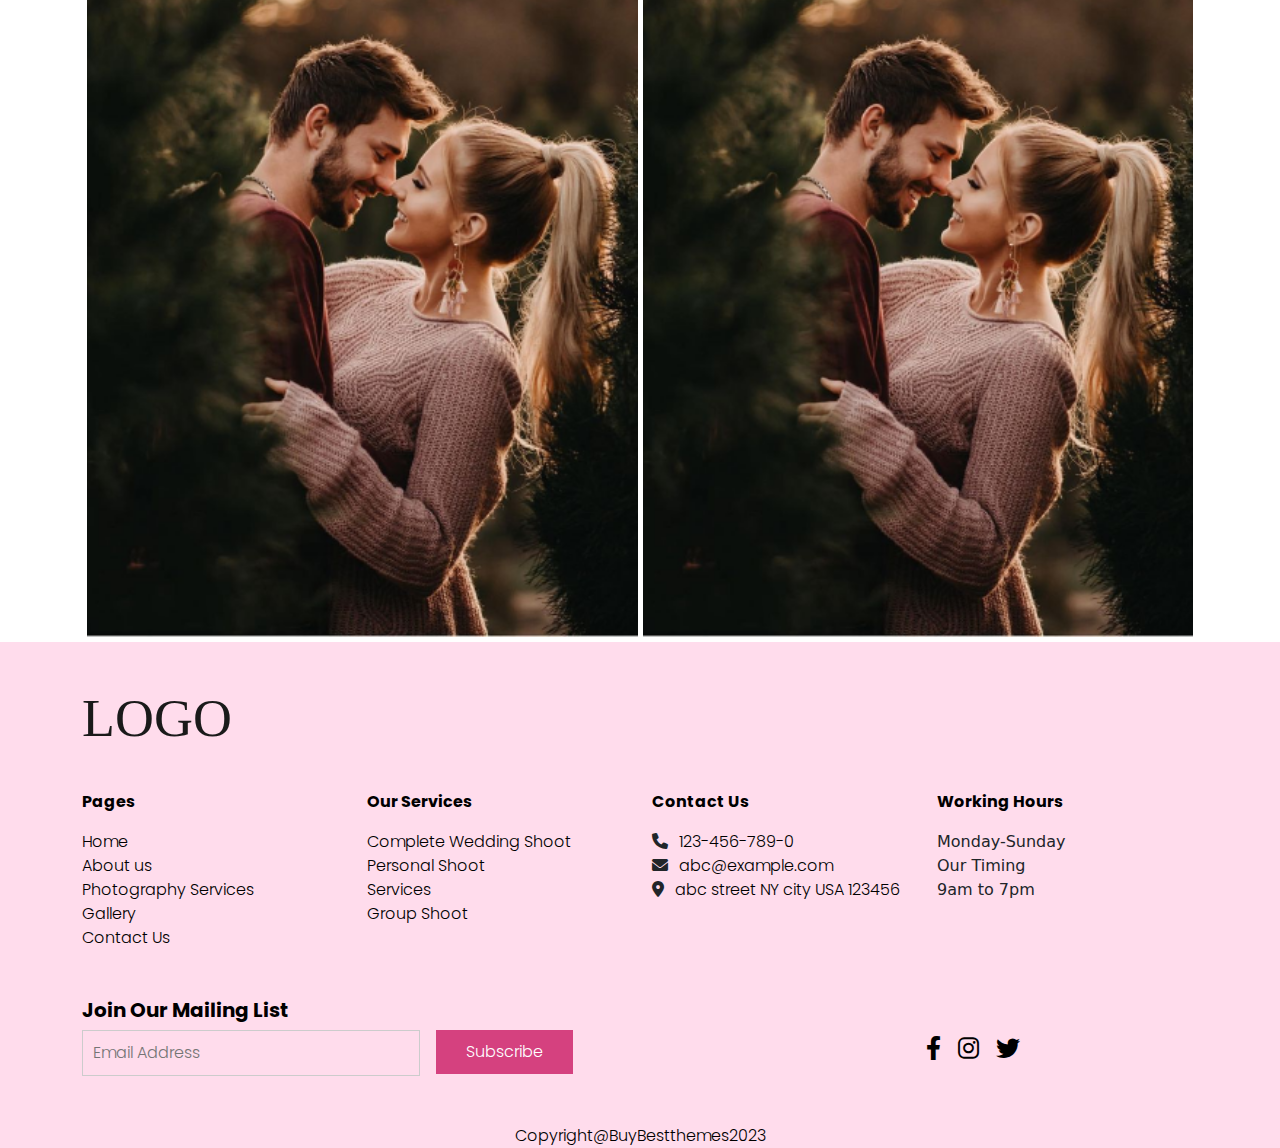
==== commit fdb68317: "logo set" ====
--- a/index.html
+++ b/index.html
@@ -81,7 +81,7 @@
                                 </button>
                                 <ul class="dropdown-menu" aria-labelledby="dropdownMenuButton1">
                                     <li><a class="dropdown-item" href="./assets/pages/contact.html">Contact Us1</a></li>
-                                    <li><a class="dropdown-item" href="./assets/pages/contact2.html">Contact Us2</a></li>
+                                    <li><a class="dropdown-item" href="./assets/pages/contact-us-2.html">Contact Us2</a></li>
                                 </ul>
                               </div>
 
@@ -167,7 +167,7 @@
                     <div class="collapse" id="dashboard-collapse4">
                         <ul class="btn-toggle-nav list-unstyled fw-normal pb-1 small">
                             <li><a class="link-dark rounded" href="./assets/pages/contact.html">Contact Us1</a></li>
-                            <li><a class="link-dark rounded" href="./assets/pages/contact2.html">Contact Us2</a></li>
+                            <li><a class="link-dark rounded" href="./assets/pages/contact-us-2.html">Contact Us2</a></li>
                             
                         </ul>
                     </div>
--- a/assets/css/stylesheet.css
+++ b/assets/css/stylesheet.css
@@ -215,8 +215,12 @@
 
     }
 
+    /* .logo {
+        width: 20%;
+    } */
     .logo {
-        width: 20%;
+        width: 15%;
+        margin-top: 30px;
     }
 
     .active,
@@ -968,7 +972,11 @@
         font-family: 'Arizonia-Regular';
         font-size: 4rem;
     }
-
+    .rightDivTextAbout2 h2 {
+        color: #000;
+        font-family: 'Arizonia-Regular';
+        font-size: 4rem;
+    }
     .bannerImgBoxAbout {
         width: 100%;
         /* height: 100vh; */
@@ -1517,7 +1525,11 @@
         margin-left: 10rem;
         margin-top: 1rem;
     }
-
+    .capturingSec button:hover {
+        background-color: #fff;
+        color: #000;
+        box-shadow: #0842983d 2px 21px 43px 17px;
+    }
     .capturingSec button a {
         text-decoration: none;
         background-color: #D5417F;
@@ -1558,7 +1570,11 @@
         border: none;
         margin-left: 1rem;
     }
-
+    .galleryHome2 button:hover {
+        background-color: #fff;
+        color: #000;
+        box-shadow: #0842983d 2px 21px 43px 17px;
+    }
     .galleryHome2 button a {
         text-decoration: none;
         background-color: #D5417F;
@@ -2542,6 +2558,17 @@
     }
 
     @media only screen and (max-width:820px) {
+        .homeBanner .rightDiv .rightDivTextAbout2 {
+            position: absolute;
+            top: 50%;
+            transform: translate(-50%, -50%);
+            left: 0%;
+            padding-left: 0;
+            justify-content: center;
+            align-items: center;
+            text-align: center;
+            width: 100%;
+        }
         .destop-nav-bar {
             display: none;
         }
@@ -2932,6 +2959,9 @@
     @media only screen and (max-width:540px) {}
 
     @media only screen and (max-width:414px) {
+        .header{
+            height: 75px;
+        }
         .photoGrapher {
             width: 100%;
         }
@@ -3060,6 +3090,17 @@
             width: 100%;
         }
 
+        .homeBanner .rightDiv .rightDivTextAbout2 {
+            position: absolute;
+            top: 50%;
+            transform: translate(-50%, -50%);
+            left: 0px;
+            padding-left: 0;
+            justify-content: center;
+            align-items: center;
+            text-align: center;
+            width: 100%;
+        }
         .homeBanner .rightDiv .rightDivTextAbout {
             position: absolute;
             top: 50%;
@@ -3071,7 +3112,6 @@
             text-align: center;
             width: 100%;
         }
-
         .backBg {
             display: unset;
         }
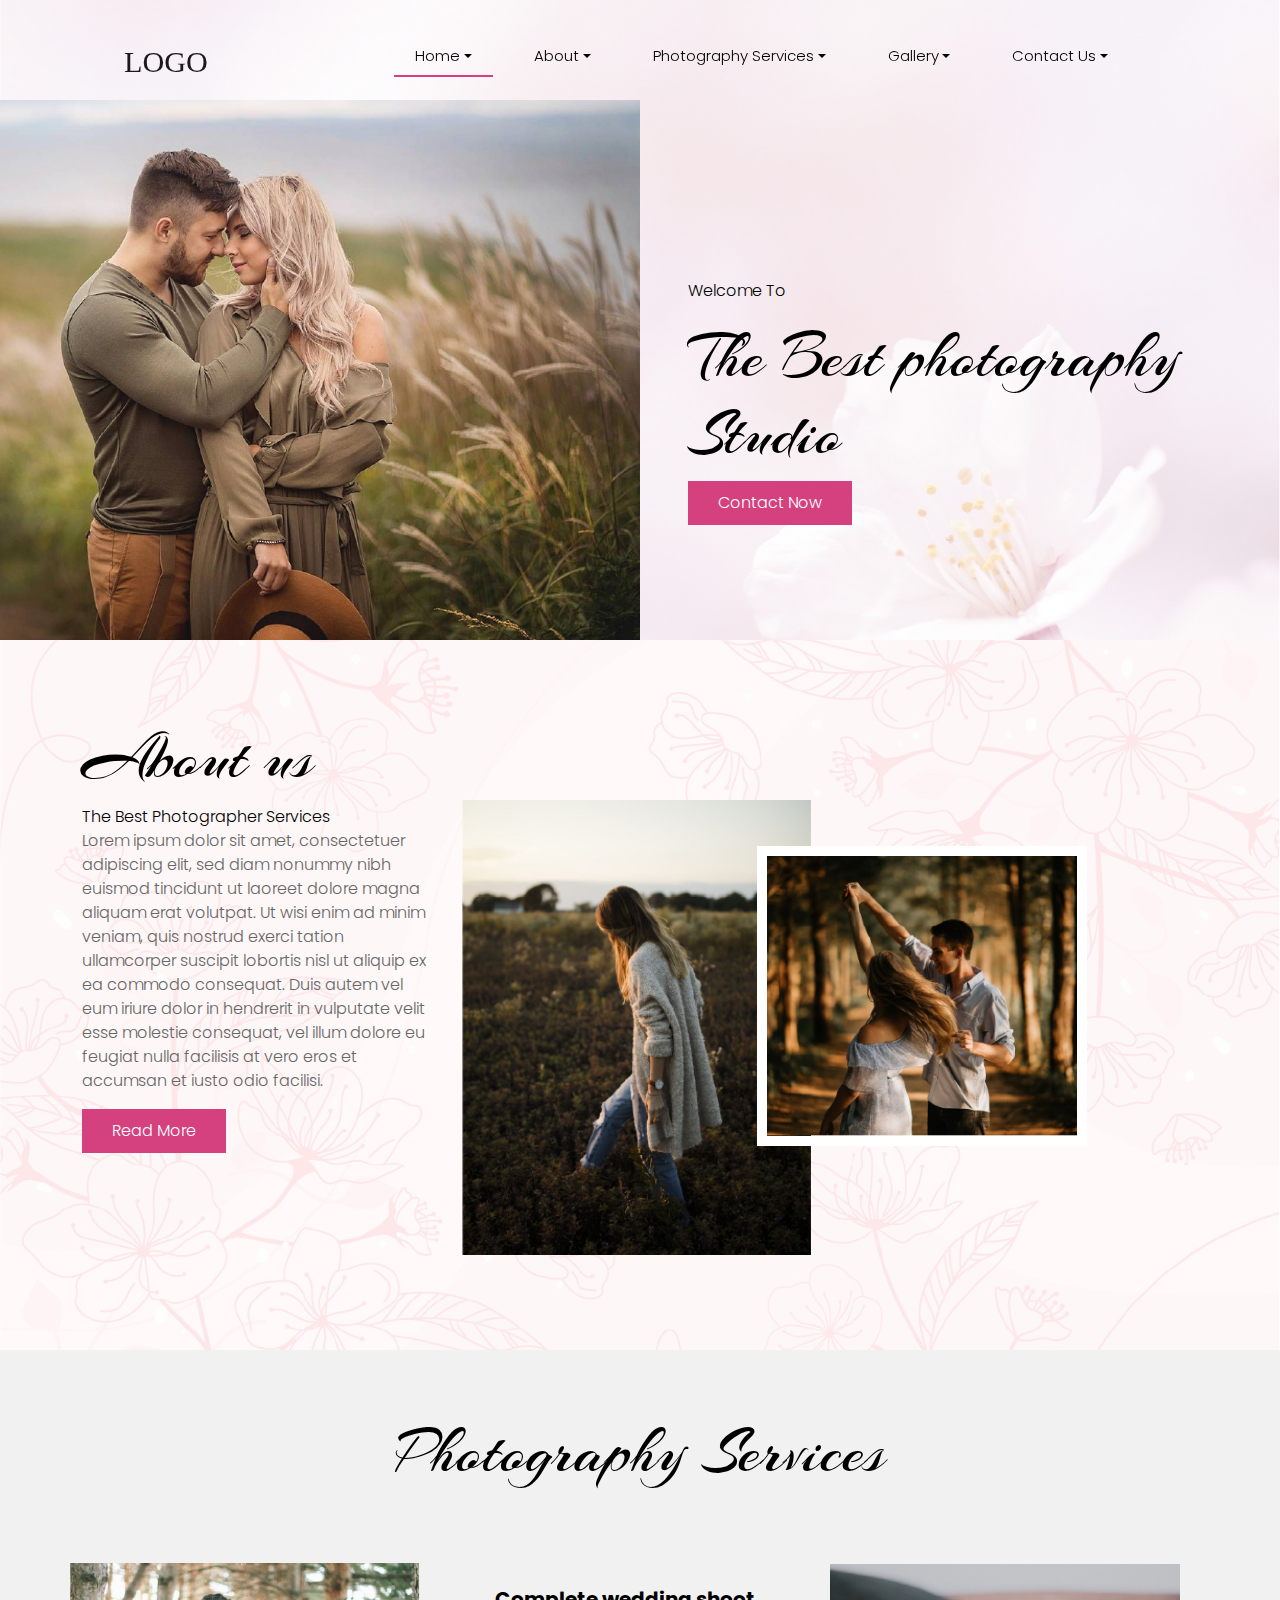
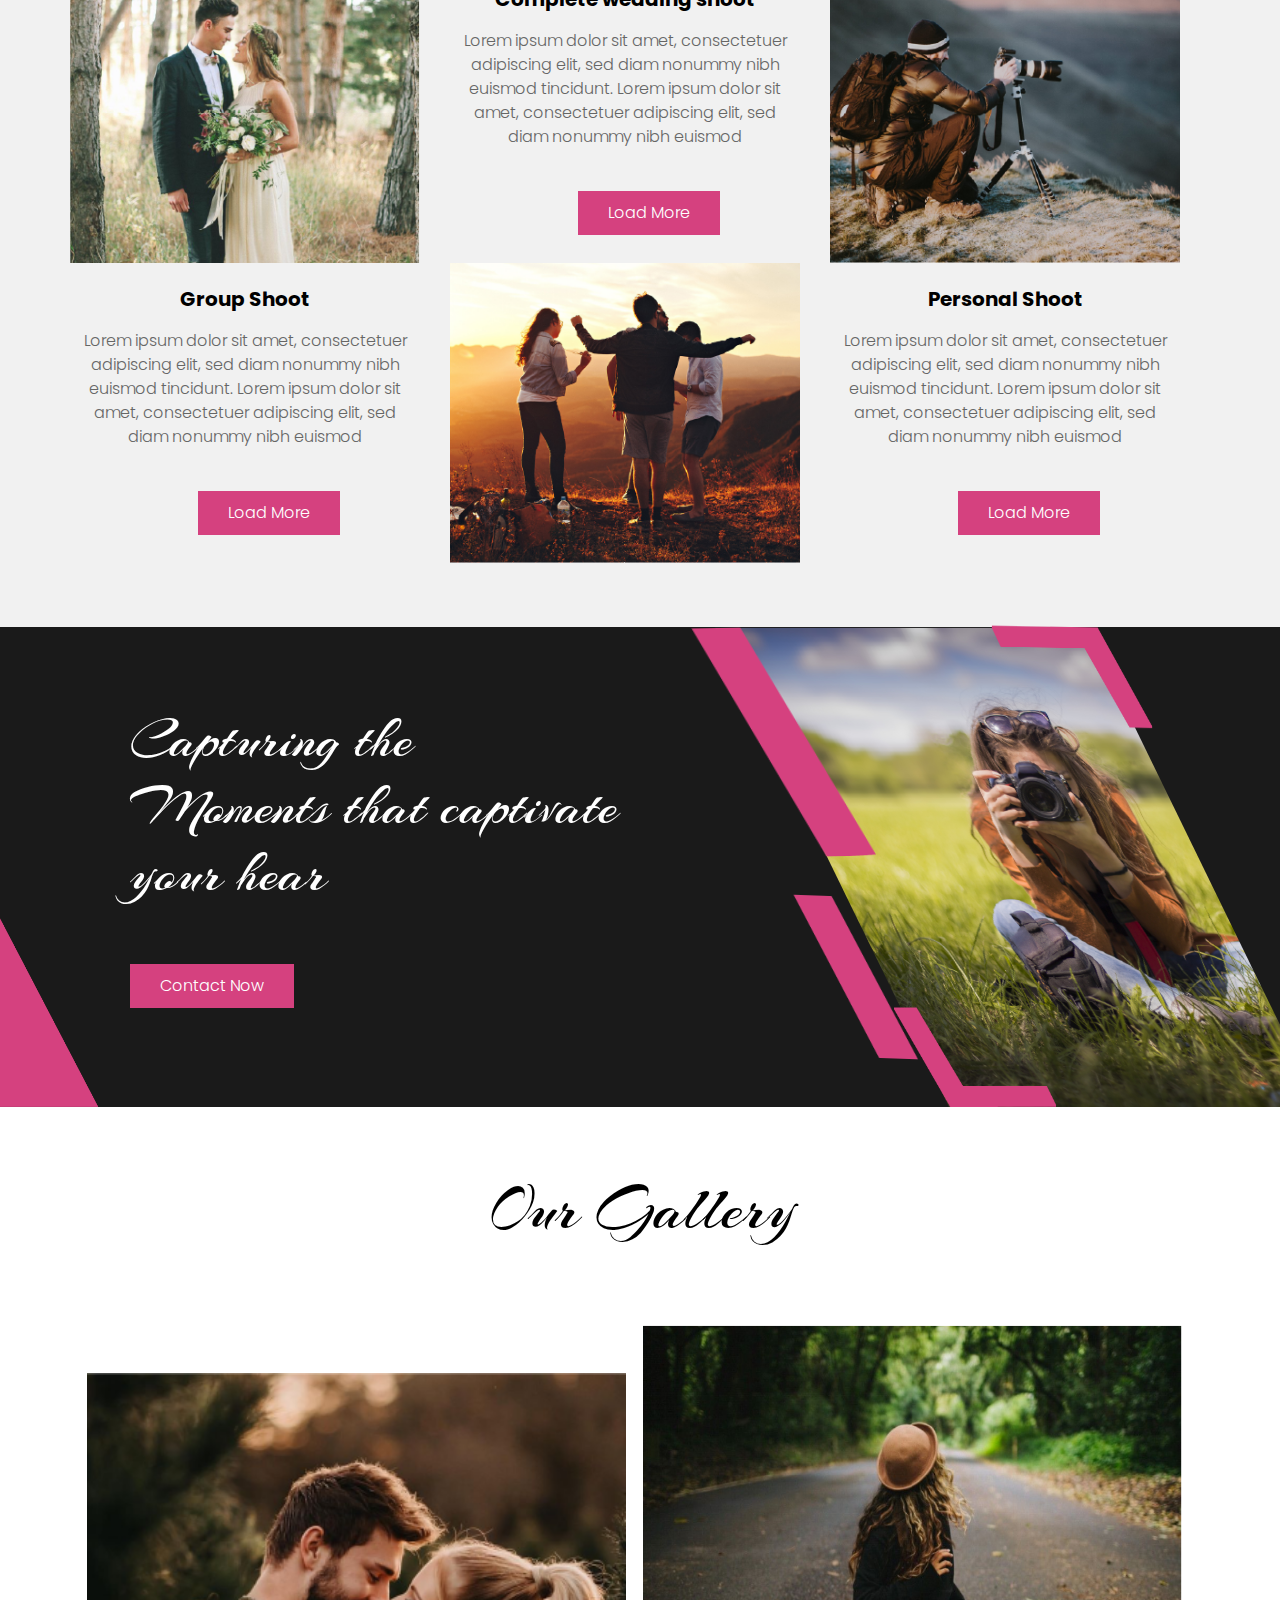
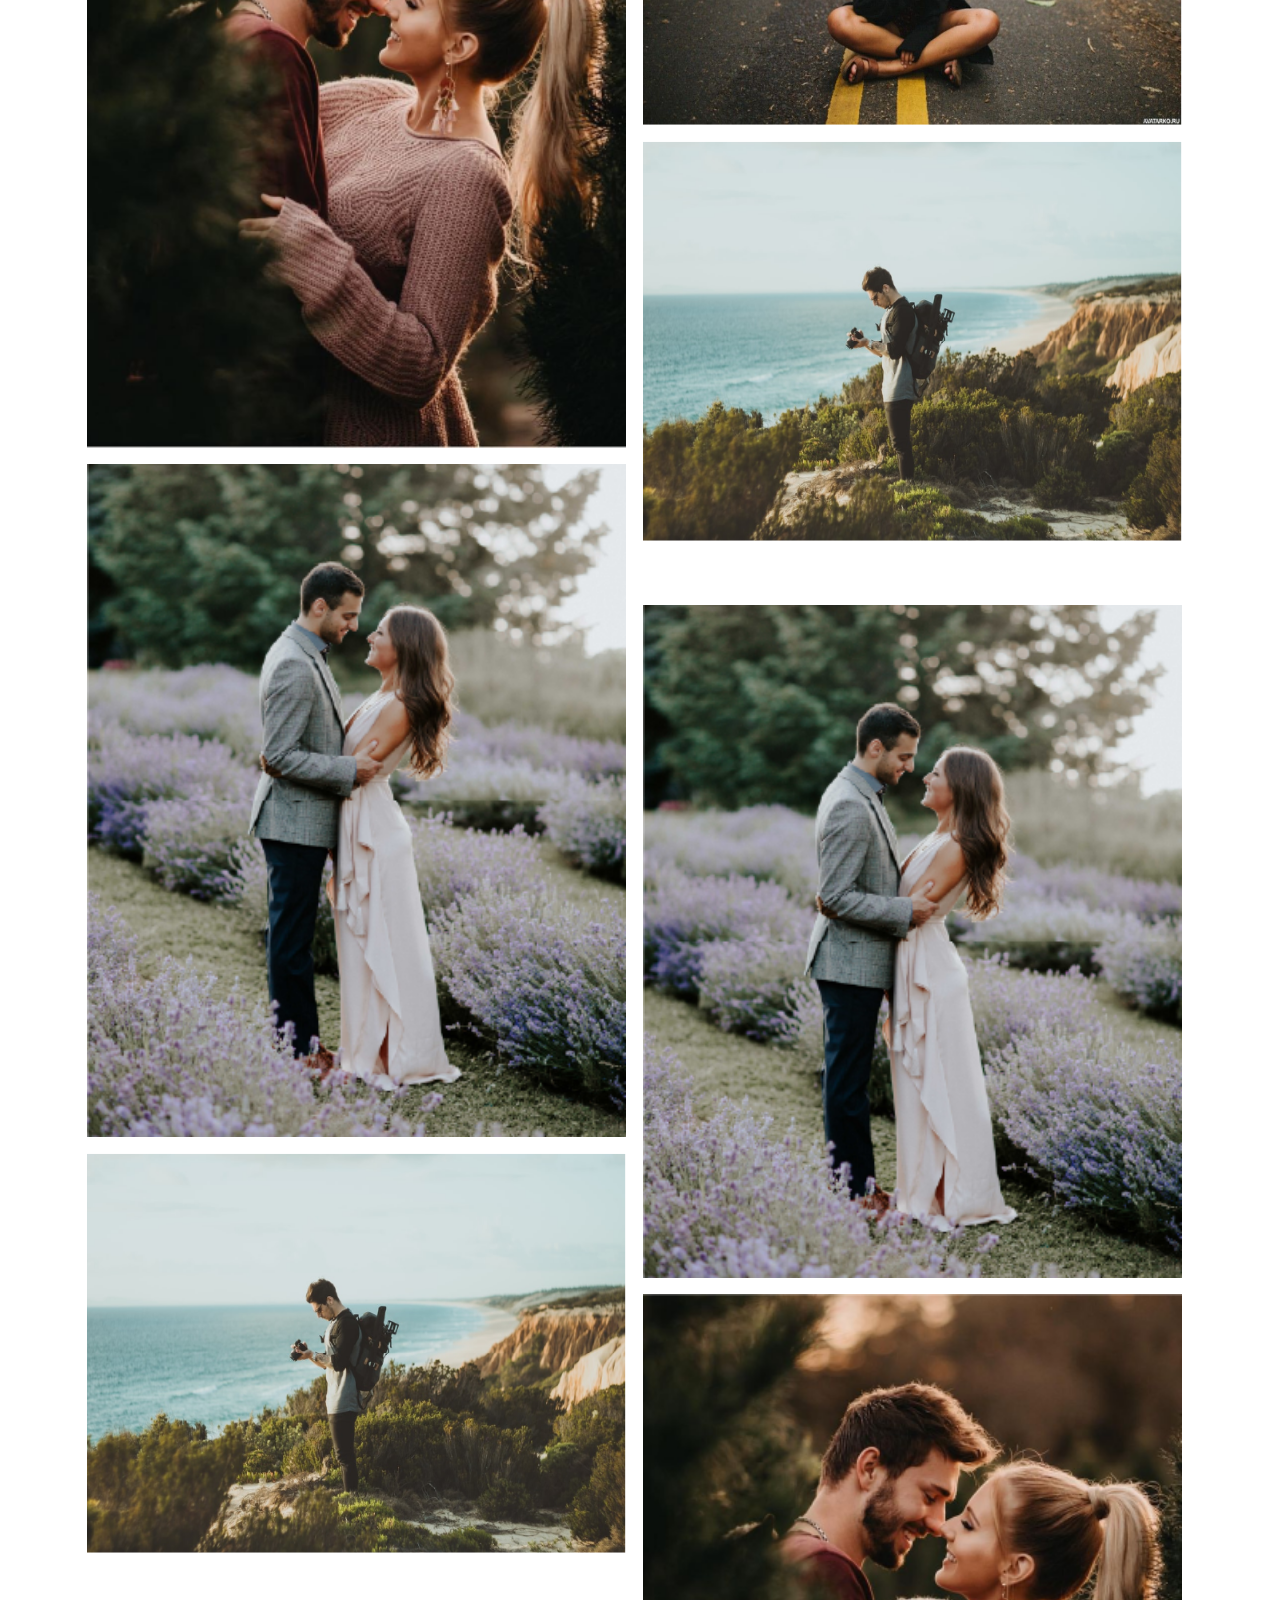
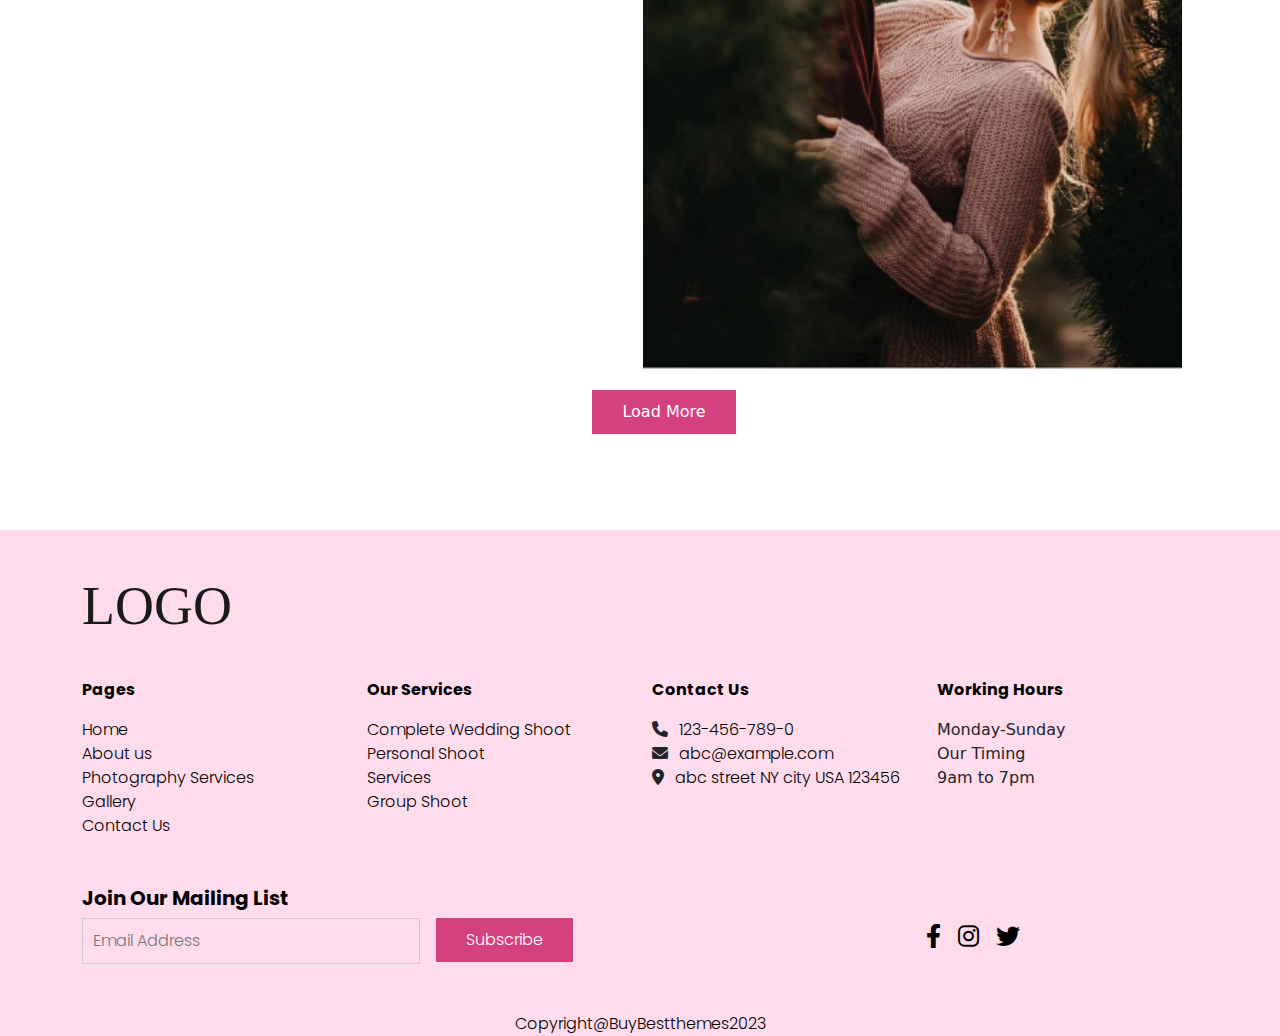
==== commit 257359f8: "add code" ====
--- a/index.html
+++ b/index.html
@@ -347,14 +347,14 @@
         <div class="container">
             <h3>Our Gallery</h3>
             <section>
+                <img src="./assets/images/1x/gallery1.png" style="margin-top: 3rem;margin-bottom: 1rem;">
+                <img src="./assets/images/1x/gallery5.png" style="margin-bottom: 1rem;">
+                <img src="./assets/images/1x/gallery3.png" style="height: 400px;margin-bottom: 1rem;">
+                <img src="./assets/images/1x/gallery4.png" style="height: 400px;margin-bottom: 1rem;">
+                <img src="./assets/images/1x/gallery3.png" style="height: 400px;margin-bottom: 1rem;">
+                <img src="./assets/images/1x/gallery5.png" style="margin-top: 3rem;margin-bottom: 1rem;">
                 <img src="./assets/images/1x/gallery1.png" />
-                <img src="./assets/images/1x/gallery2.png" />
-                <img src="./assets/images/1x/gallery3.png" />
-                <img src="./assets/images/1x/gallery4.png" />
-                <img src="./assets/images/1x/gallery5.png" />
-                <img src="./assets/images/1x/gallery6.png" />
-                <img src="./assets/images/1x/gallery7.png" />
-                <img src="./assets/images/1x/gallery1.png" />
+                <!-- <img src="./assets/images/1x/gallery1.png" />
                 <img src="./assets/images/1x/gallery2.png" />
                 <img src="./assets/images/1x/gallery3.png" />
                 <img src="./assets/images/1x/gallery5.png" />
@@ -362,7 +362,7 @@
                 <img src="./assets/images/1x/gallery7.png" />
                 <img src="./assets/images/1x/gallery1.png" />
                 <img src="./assets/images/1x/gallery4.png" />
-                <img src="./assets/images/1x/gallery1.png" />
+                <img src="./assets/images/1x/gallery1.png" /> -->
               </section>
               <div class="lightbox">
                 <div class="title"></div>
@@ -371,6 +371,9 @@
                 <div class="arrowl"></div>
                 <div class="close"></div>
               </div>
+        </div>
+        <div class="serBtn text-center mb-5">
+            <a href="./assets/pages/gallery.html"><button>Load More</button></a>
         </div>
     </section>
     <!-- Our Gallery section closed -->
--- a/assets/css/stylesheet.css
+++ b/assets/css/stylesheet.css
@@ -707,24 +707,25 @@
         padding-top: 4rem;
         font-size: 4rem;
         padding-bottom: 4rem;
-      }
-      
-      .gallerSec h1 {
+    }
+
+    .gallerSec h1 {
         margin-top: 150px;
         text-align: center;
-      }
-      .gallerSec section {
+    }
+
+    .gallerSec section {
         column-width: 400px;
         column-gap: 5px;
         padding: 5px;
-      }
-      
-      .gallerSec section img {
-        width: 100%;
+    }
+
+    .gallerSec section img {
+        width: 98%;
         cursor: pointer;
-      }
-      
-      .gallerSec .lightbox {
+    }
+
+    .gallerSec .lightbox {
         position: fixed;
         width: 90%;
         height: 100%;
@@ -733,9 +734,9 @@
         z-index: 2;
         background: #7f8c8d;
         perspective: 1000;
-      }
-      
-      .gallerSec .filter {
+    }
+
+    .gallerSec .filter {
         position: absolute;
         width: 100%;
         height: 100%;
@@ -743,9 +744,9 @@
         opacity: 0.5;
         background-position: center;
         background-size: cover;
-      }
-      
-      .gallerSec .lightbox img {
+    }
+
+    .gallerSec .lightbox img {
         position: absolute;
         top: 50%;
         left: 50%;
@@ -754,13 +755,27 @@
         max-width: calc(95vw - 100px);
         transition: 0.8s cubic-bezier(0.7, 0, 0.4, 1);
         transform-style: preserve-3d;
-      }
-      
-      /*.lightbox:hover img{
+    }
+
+    .serBtn a button {
+        padding: 10px 30px;
+        border: none;
+        margin-bottom: 3rem;
+        margin-left: 3rem;
+        background-color: #D5417F;
+        color: #fff;
+    }
+    .serBtn a button:hover{
+        background-color: #fff;
+        color: #000;
+        box-shadow: #0842983d 2px 21px 43px 17px;
+    }
+
+    /*.lightbox:hover img{
           transform: translate(-50%, -50%) rotateY(180deg);
         }*/
-      
-      [class^="arrow"] {
+
+    [class^="arrow"] {
         height: 200px;
         width: 50px;
         background: rgba(0, 0, 0, 0.4);
@@ -768,9 +783,9 @@
         top: 50%;
         transform: translateY(-50%);
         cursor: pointer;
-      }
-      
-      [class^="arrow"]:after {
+    }
+
+    [class^="arrow"]:after {
         content: "";
         position: absolute;
         top: 50%;
@@ -778,27 +793,27 @@
         transform: translate(-50%, -50%) rotate(-45deg);
         width: 15px;
         height: 15px;
-      }
-      
-      .gallerSec .arrowr {
+    }
+
+    .gallerSec .arrowr {
         right: 0;
-      }
-      
-      .gallerSec .arrowr:after {
+    }
+
+    .gallerSec .arrowr:after {
         border-right: 1px solid white;
         border-bottom: 1px solid white;
-      }
-      
-      .gallerSec .arrowl {
+    }
+
+    .gallerSec .arrowl {
         left: 0;
-      }
-      
-      .gallerSec .arrowl:after {
+    }
+
+    .gallerSec .arrowl:after {
         border-left: 1px solid white;
         border-top: 1px solid white;
-      }
-      
-      .gallerSec .close {
+    }
+
+    .gallerSec .close {
         position: absolute;
         right: 0;
         width: 50px;
@@ -806,10 +821,10 @@
         background: rgba(0, 0, 0, 0.4);
         margin: 20px;
         cursor: pointer;
-      }
-      
-      .gallerSec .close:after,
-      .gallerSec .close:before {
+    }
+
+    .gallerSec .close:after,
+    .gallerSec .close:before {
         content: "";
         position: absolute;
         top: 50%;
@@ -817,24 +832,24 @@
         width: 1px;
         height: 100%;
         background: #e74c3c;
-      }
-      
-      .gallerSec .close:after {
+    }
+
+    .gallerSec .close:after {
         transform: translate(-50%, -50%) rotate(-45deg);
-      }
-      
-      .gallerSec .close:before {
+    }
+
+    .gallerSec .close:before {
         transform: translate(-50%, -50%) rotate(45deg);
-      }
-      
-      .gallerSec .title {
+    }
+
+    .gallerSec .title {
         font-size: 20px;
         color: #000;
         z-index: 1000;
         position: absolute;
         top: 0;
         left: 0;
-      }
+    }
 
     /*  */
     /*footer css */
@@ -972,11 +987,13 @@
         font-family: 'Arizonia-Regular';
         font-size: 4rem;
     }
+
     .rightDivTextAbout2 h2 {
         color: #000;
         font-family: 'Arizonia-Regular';
         font-size: 4rem;
     }
+
     .bannerImgBoxAbout {
         width: 100%;
         /* height: 100vh; */
@@ -1525,11 +1542,13 @@
         margin-left: 10rem;
         margin-top: 1rem;
     }
+
     .capturingSec button:hover {
         background-color: #fff;
         color: #000;
         box-shadow: #0842983d 2px 21px 43px 17px;
     }
+
     .capturingSec button a {
         text-decoration: none;
         background-color: #D5417F;
@@ -1570,11 +1589,13 @@
         border: none;
         margin-left: 1rem;
     }
+
     .galleryHome2 button:hover {
         background-color: #fff;
         color: #000;
         box-shadow: #0842983d 2px 21px 43px 17px;
     }
+
     .galleryHome2 button a {
         text-decoration: none;
         background-color: #D5417F;
@@ -2146,17 +2167,20 @@
             justify-content: center;
             align-items: center;
         }
-        .pinkCurveCapdivimg{
+
+        .pinkCurveCapdivimg {
             width: 100%;
             height: 100%;
 
         }
-        .pinkCurveCapdivimg{
+
+        .pinkCurveCapdivimg {
             width: 100%;
             height: 100%;
 
         }
-        .pinkCurveCap{
+
+        .pinkCurveCap {
             width: 100%;
             height: 100%;
         }
@@ -2181,16 +2205,25 @@
             height: 100%;
             top: 0px;
         }
-        .pinkCurveCap{
+
+        .pinkCurveCap {
+             
+                width: 80%;
+                height: 80%;
+            
+        }
+
+        .pinkCurveCapdivimg {
             width: 100%;
             height: 100%;
         }
-        .pinkCurveCapdivimg {
+        .circleDiv1 {
             width: 100%;
             height: 100%;
-        }
-        }
-    
+            top: 90px;
+        }
+    }
+
 
     @media only screen and (min-width:1440px) {
         #main-content {
@@ -2205,7 +2238,7 @@
         .circleDiv1 {
             width: 100%;
             height: 100%;
-            top: 0px;
+            top: 100px;
         }
     }
 
@@ -2246,14 +2279,17 @@
             width: 100%;
             height: 100%;
         }
+
         .capturingSec {
             height: 100vh;
         }
-        .pinkCurveCapdivimg{
+
+        .pinkCurveCapdivimg {
             width: 100%;
             height: 100%;
 
         }
+
         .capturingSec button {
             margin-left: 19rem;
         }
@@ -2413,10 +2449,12 @@
             height: 100%;
             top: 0px;
         }
-        .pinkCurveCap{
+
+        .pinkCurveCap {
             width: 100%;
             height: 100%;
         }
+
         .pinkCurveCapdivimg {
             width: 100%;
             height: 100%;
@@ -2569,6 +2607,7 @@
             text-align: center;
             width: 100%;
         }
+
         .destop-nav-bar {
             display: none;
         }
@@ -2959,9 +2998,10 @@
     @media only screen and (max-width:540px) {}
 
     @media only screen and (max-width:414px) {
-        .header{
+        .header {
             height: 75px;
         }
+
         .photoGrapher {
             width: 100%;
         }
@@ -3101,6 +3141,7 @@
             text-align: center;
             width: 100%;
         }
+
         .homeBanner .rightDiv .rightDivTextAbout {
             position: absolute;
             top: 50%;
@@ -3112,6 +3153,7 @@
             text-align: center;
             width: 100%;
         }
+
         .backBg {
             display: unset;
         }
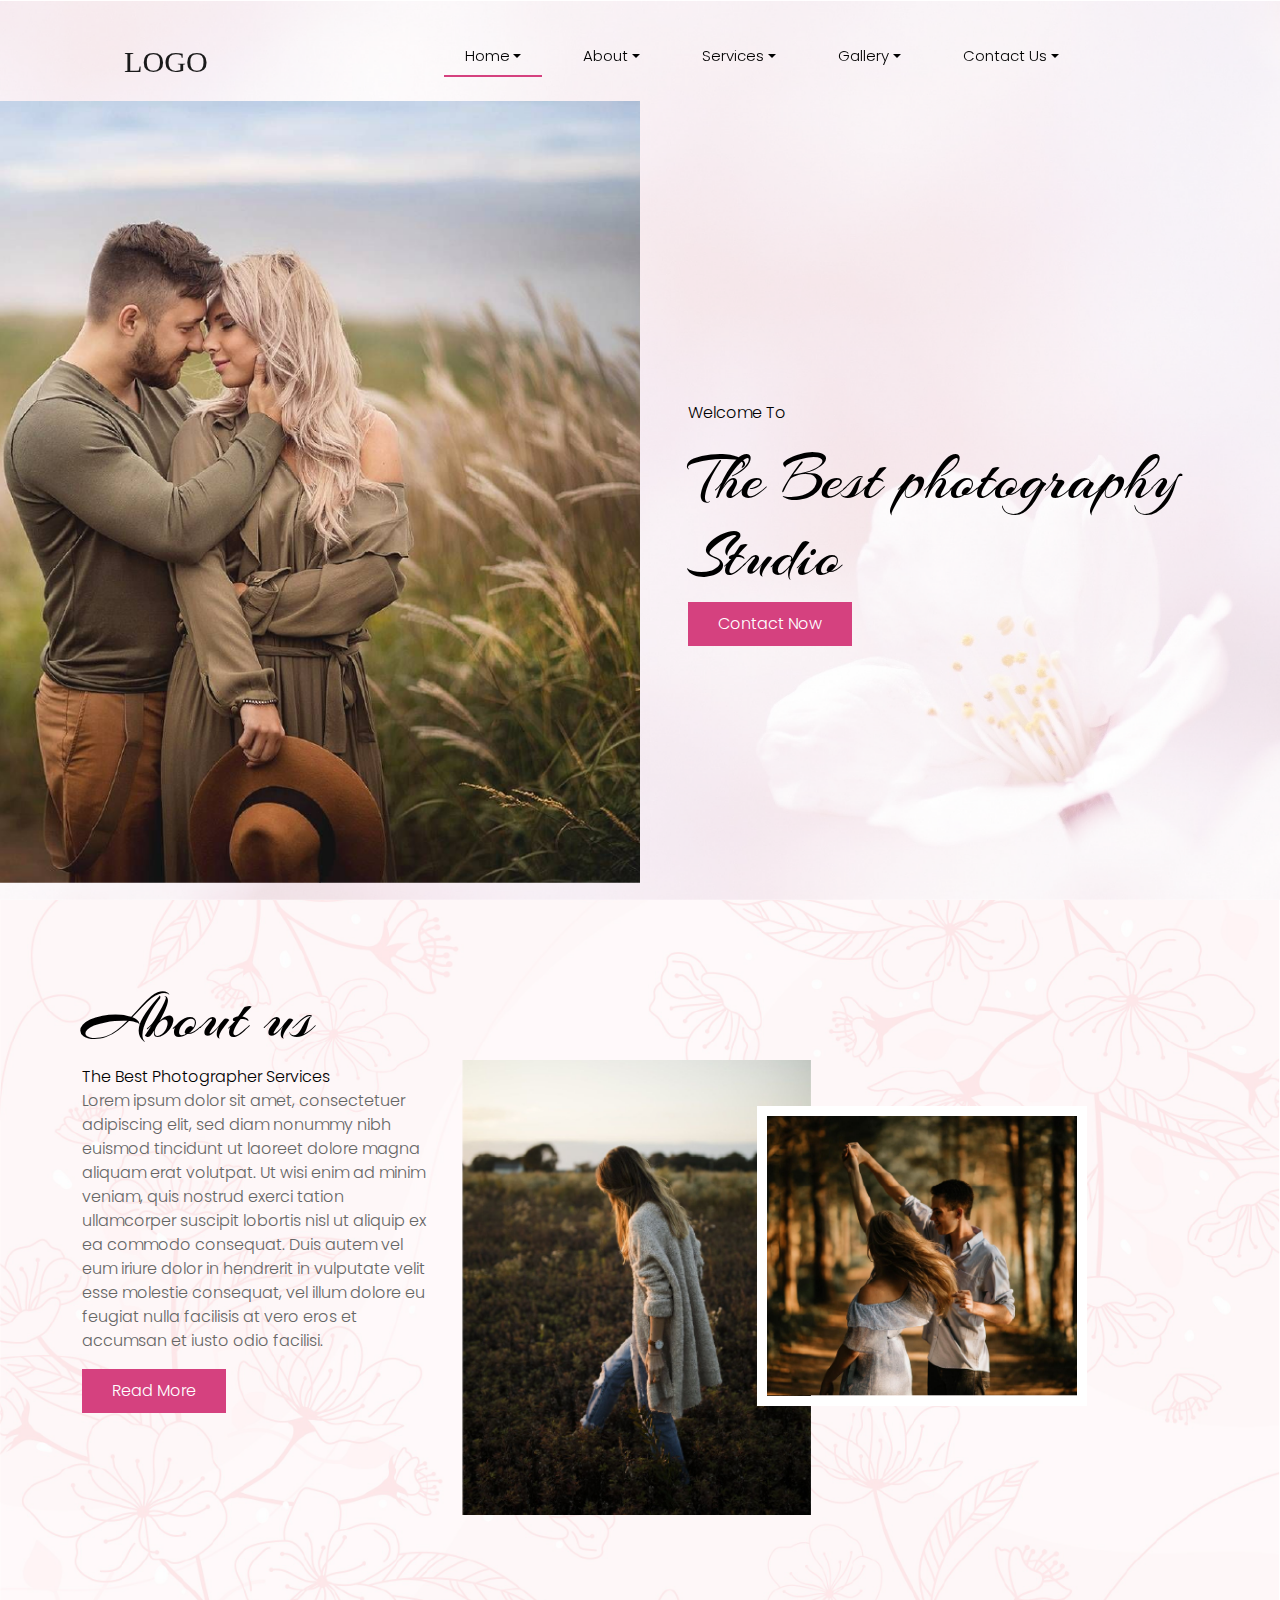
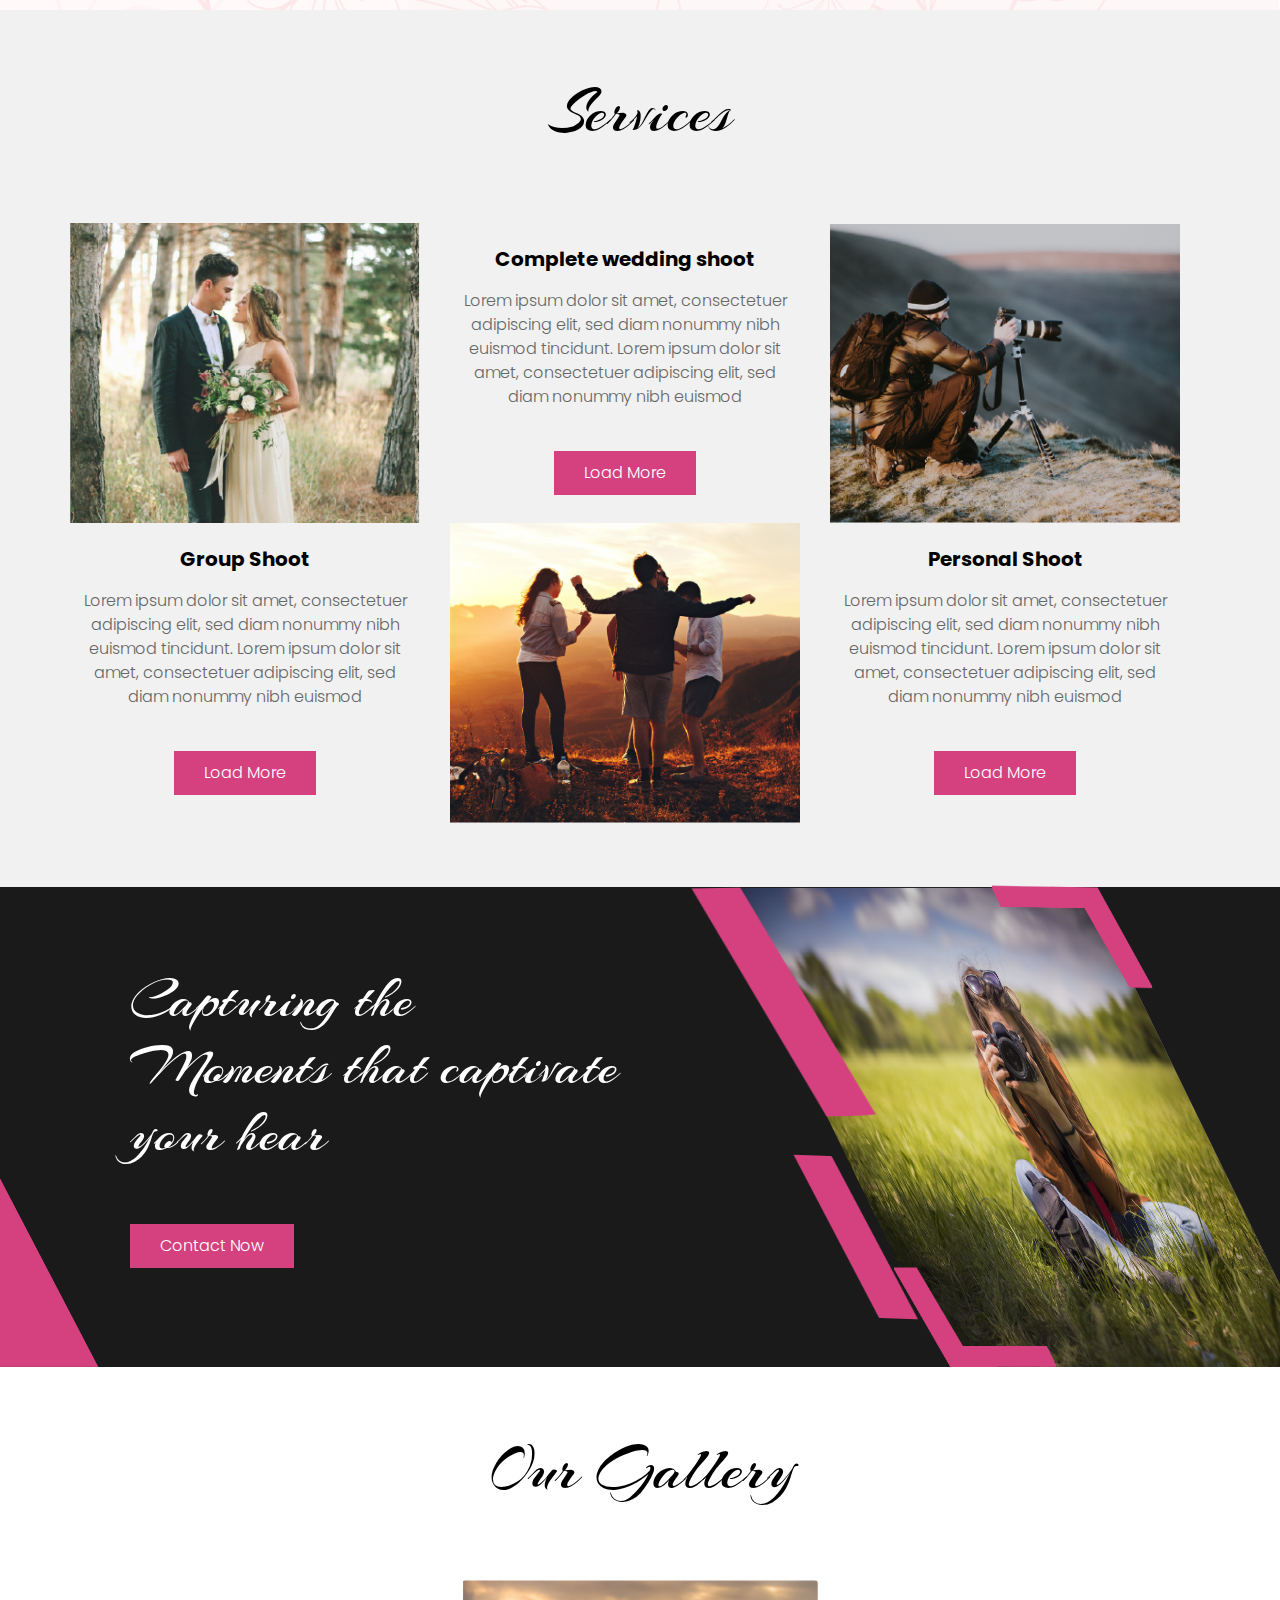
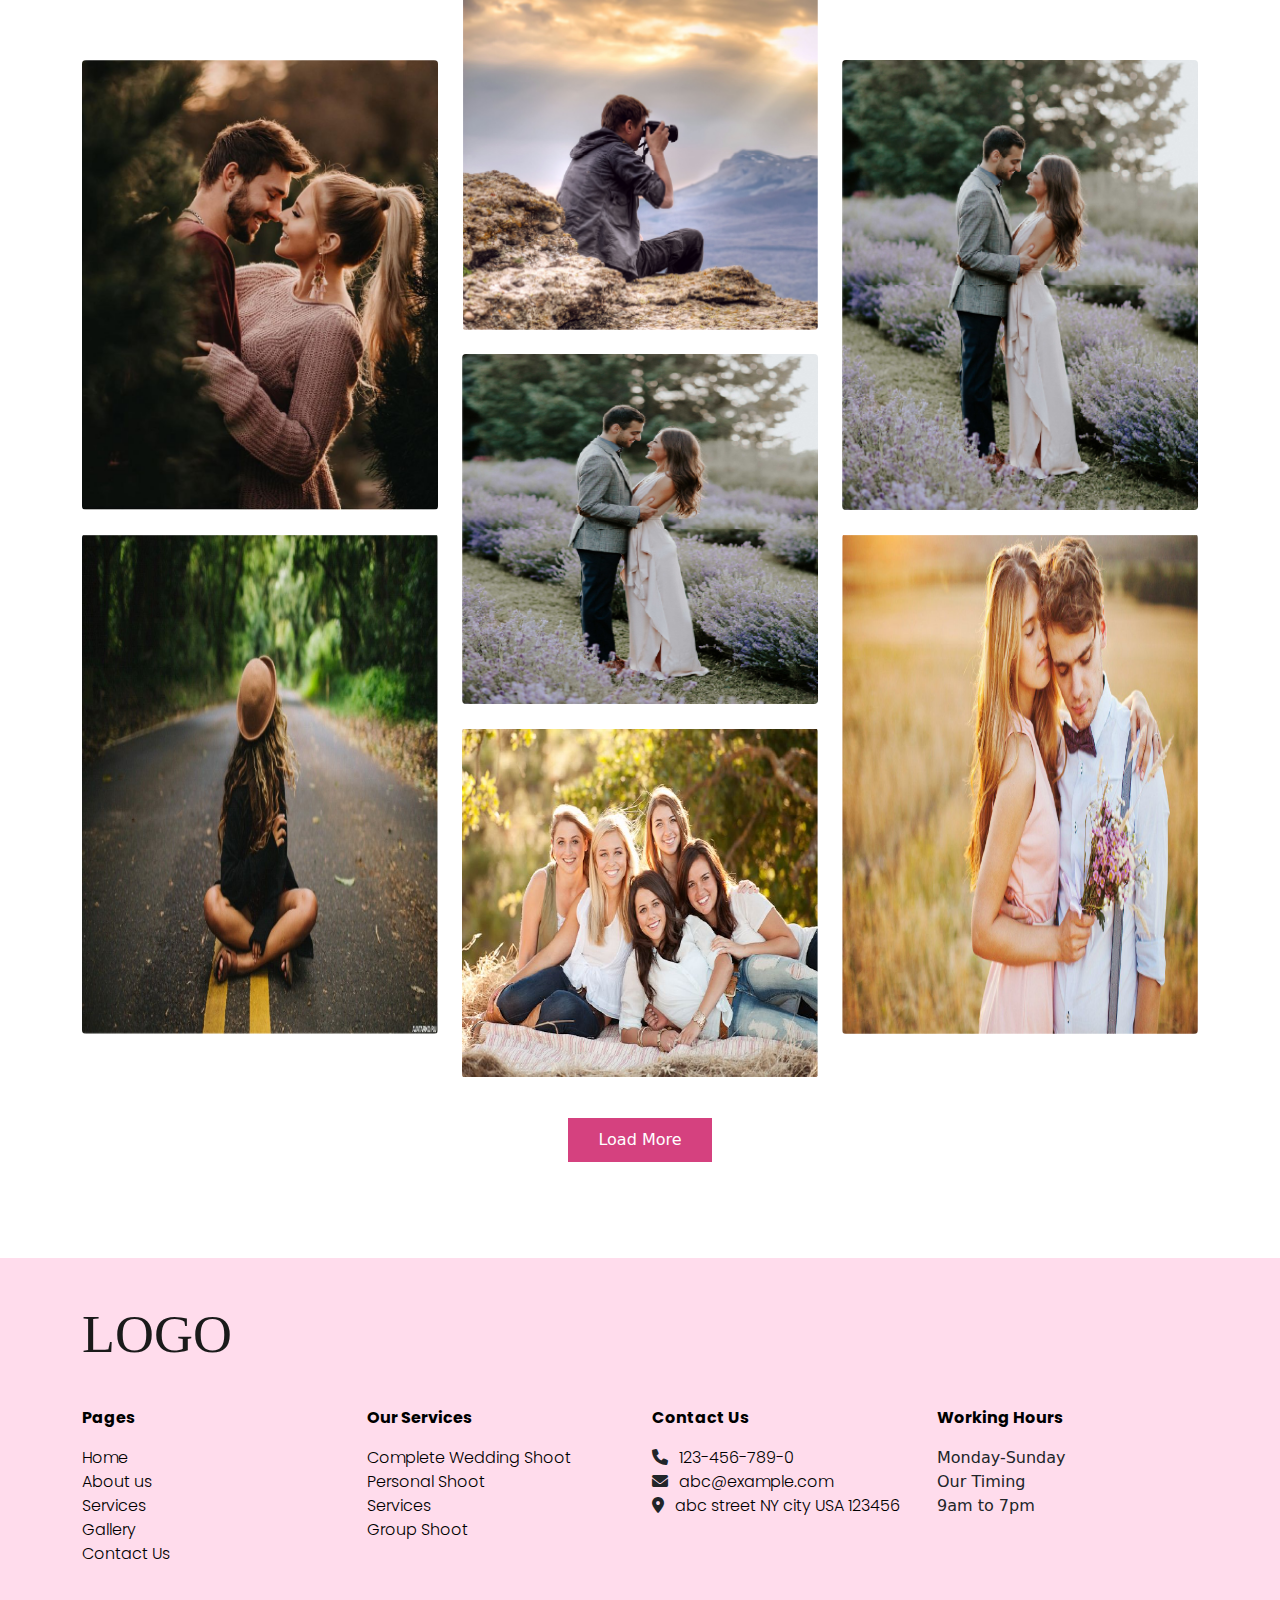
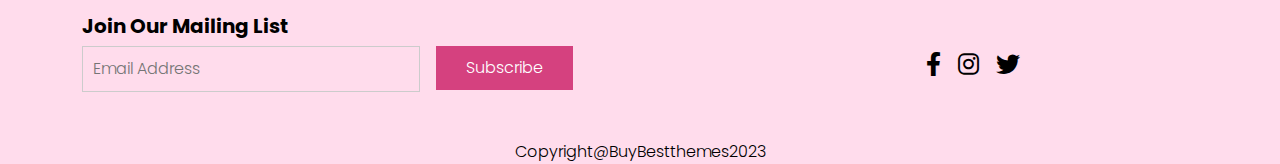
==== commit 1db98216: "add" ====
--- a/index.html
+++ b/index.html
@@ -36,54 +36,62 @@
                         <div class="d-flex justify-content-center">
                             <!-- <a href="" class="header_links active">Home</a> -->
                             <div class="dropdown header_links active">
-                                <button class="btn dropdown-toggle" type="button" id="dropdownMenuButton1" data-bs-toggle="dropdown" aria-expanded="false">
-                                  Home
+                                <button class="btn dropdown-toggle" type="button" id="dropdownMenuButton1"
+                                    data-bs-toggle="dropdown" aria-expanded="false">
+                                    Home
                                 </button>
                                 <ul class="dropdown-menu" aria-labelledby="dropdownMenuButton1">
-                                    <li><a class="dropdown-item" href=".../../index.html">Home1</a></li>
-                                    <li><a class="dropdown-item" href=".../../index1.html">Home2</a></li>
+                                    <li><a class="dropdown-item" href=".../../index.html">Home 1</a></li>
+                                    <li><a class="dropdown-item" href=".../../index1.html">Home 2</a></li>
                                 </ul>
-                              </div>
+                            </div>
                             <!-- <a href="" class="header_links">About US</a> -->
                             <div class="dropdown header_links">
-                                <button class="btn dropdown-toggle" type="button" id="dropdownMenuButton1" data-bs-toggle="dropdown" aria-expanded="false">
-                                  About
+                                <button class="btn dropdown-toggle" type="button" id="dropdownMenuButton1"
+                                    data-bs-toggle="dropdown" aria-expanded="false">
+                                    About
                                 </button>
                                 <ul class="dropdown-menu" aria-labelledby="dropdownMenuButton1">
-                                    <li><a class="dropdown-item" href="./assets/pages/about-us.html">About1</a></li>
-                                    <li><a class="dropdown-item" href="./assets/pages/about-us2.html">About2</a></li>
+                                    <li><a class="dropdown-item" href="./assets/pages/about-us.html">About 1</a></li>
+                                    <li><a class="dropdown-item" href="./assets/pages/about-us2.html">About 2</a></li>
                                 </ul>
-                              </div>
-                            <!-- <a href="" class="header_links">Photography Services</a> -->
+                            </div>
+                            <!-- <a href="" class="header_links">Services</a> -->
                             <div class="dropdown header_links">
-                                <button class="btn dropdown-toggle" type="button" id="dropdownMenuButton1" data-bs-toggle="dropdown" aria-expanded="false">
-                                    Photography Services
+                                <button class="btn dropdown-toggle" type="button" id="dropdownMenuButton1"
+                                    data-bs-toggle="dropdown" aria-expanded="false">
+                                    Services
                                 </button>
                                 <ul class="dropdown-menu" aria-labelledby="dropdownMenuButton1">
-                                    <li><a class="dropdown-item" href="./assets/pages/services.html">Photography Services1</a></li>
-                                    <li><a class="dropdown-item" href="./assets/pages/services2.html">Photography Services2</a></li>
+                                    <li><a class="dropdown-item" href="./assets/pages/services.html">Services 1</a></li>
+                                    <li><a class="dropdown-item" href="./assets/pages/services2.html">Services 2</a>
+                                    </li>
                                 </ul>
-                              </div>
+                            </div>
                             <!-- <a href="" class="header_links">Gallery</a> -->
                             <div class="dropdown header_links">
-                                <button class="btn dropdown-toggle" type="button" id="dropdownMenuButton1" data-bs-toggle="dropdown" aria-expanded="false">
+                                <button class="btn dropdown-toggle" type="button" id="dropdownMenuButton1"
+                                    data-bs-toggle="dropdown" aria-expanded="false">
                                     Gallery
                                 </button>
                                 <ul class="dropdown-menu" aria-labelledby="dropdownMenuButton1">
-                                    <li><a class="dropdown-item" href="./assets/pages/gallery.html">Gallery1</a></li>
-                                    <li><a class="dropdown-item" href="./assets/pages/gallery2.html">Gallery2</a></li>
+                                    <li><a class="dropdown-item" href="./assets/pages/gallery.html">Gallery 1</a></li>
+                                    <li><a class="dropdown-item" href="./assets/pages/gallery2.html">Gallery 2</a></li>
                                 </ul>
-                              </div>
+                            </div>
                             <!-- <a href="" class="header_links">Contact Us</a> -->
                             <div class="dropdown header_links">
-                                <button class="btn dropdown-toggle" type="button" id="dropdownMenuButton1" data-bs-toggle="dropdown" aria-expanded="false">
+                                <button class="btn dropdown-toggle" type="button" id="dropdownMenuButton1"
+                                    data-bs-toggle="dropdown" aria-expanded="false">
                                     Contact Us
                                 </button>
                                 <ul class="dropdown-menu" aria-labelledby="dropdownMenuButton1">
-                                    <li><a class="dropdown-item" href="./assets/pages/contact.html">Contact Us1</a></li>
-                                    <li><a class="dropdown-item" href="./assets/pages/contact-us-2.html">Contact Us2</a></li>
+                                    <li><a class="dropdown-item" href="./assets/pages/contact.html">Contact Us 1</a>
+                                    </li>
+                                    <li><a class="dropdown-item" href="./assets/pages/contact-us-2.html">Contact Us
+                                            2</a></li>
                                 </ul>
-                              </div>
+                            </div>
 
                         </div>
                     </div>
@@ -101,7 +109,8 @@
         </div>
         <div id="box" class="">
             <div id="items">
-                <div class="imglogo"><a href=".../../index.html"><img src="./assets/images/SVG/logo.svg" alt=""></a></div>
+                <div class="imglogo"><a href=".../../index.html"><img src="./assets/images/SVG/logo.svg" alt=""></a>
+                </div>
                 <!-- <div class="item"><a href="" class="header_links active">Home</a></div> -->
                 <div class="item for-cstm-collapse">
                     <button class="btn-toggle align-items-center rounded collapsed" data-bs-toggle="collapse"
@@ -110,9 +119,9 @@
                     </button>
                     <div class="collapse" id="dashboard-collapse">
                         <ul class="btn-toggle-nav list-unstyled fw-normal pb-1 small">
-                            <li><a class="link-dark rounded" href=".../../index.html">Home1</a></li>
-                            <li><a class="link-dark rounded" href=".../../index1.html">Home2</a></li>
-                            
+                            <li><a class="link-dark rounded" href=".../../index.html">Home 1</a></li>
+                            <li><a class="link-dark rounded" href=".../../index1.html">Home 2</a></li>
+
                         </ul>
                     </div>
                 </div>
@@ -124,23 +133,23 @@
                     </button>
                     <div class="collapse" id="dashboard-collapse1">
                         <ul class="btn-toggle-nav list-unstyled fw-normal pb-1 small">
-                            <li><a class="link-dark rounded" href="./assets/pages/about-us.html">About Us1</a></li>
-                            <li><a class="link-dark rounded" href="./assets/pages/about-us2.html">About Us2</a></li>
-                            
+                            <li><a class="link-dark rounded" href="./assets/pages/about-us.html">About Us 1</a></li>
+                            <li><a class="link-dark rounded" href="./assets/pages/about-us2.html">About Us 2</a></li>
+
                         </ul>
                     </div>
                 </div>
-                <!-- <div class="item"><a href="" class="header_links">Photography Services</a></div> -->
+                <!-- <div class="item"><a href="" class="header_links">Services</a></div> -->
                 <div class="item for-cstm-collapse">
                     <button class="btn-toggle align-items-center rounded collapsed" data-bs-toggle="collapse"
                         data-bs-target="#dashboard-collapse2" aria-expanded="false">
-                        Photography Services<i class="fa-solid fa-caret-down"></i>
+                        Services<i class="fa-solid fa-caret-down"></i>
                     </button>
                     <div class="collapse" id="dashboard-collapse2">
                         <ul class="btn-toggle-nav list-unstyled fw-normal pb-1 small">
-                            <li><a class="link-dark rounded" href="./assets/pages/services.html">Photography Services1</a></li>
-                            <li><a class="link-dark rounded" href="./assets/pages/services2.html">Photography Services2</a></li>
-                            
+                            <li><a class="link-dark rounded" href="./assets/pages/services.html">Services 1</a></li>
+                            <li><a class="link-dark rounded" href="./assets/pages/services2.html">Services 2</a></li>
+
                         </ul>
                     </div>
                 </div>
@@ -152,9 +161,9 @@
                     </button>
                     <div class="collapse" id="dashboard-collapse3">
                         <ul class="btn-toggle-nav list-unstyled fw-normal pb-1 small">
-                            <li><a class="link-dark rounded" href="./assets/pages/gallery.html">Gallery1</a></li>
-                            <li><a class="link-dark rounded" href="./assets/pages/gallery2.html">Gallery2</a></li>
-                            
+                            <li><a class="link-dark rounded" href="./assets/pages/gallery.html">Gallery 1</a></li>
+                            <li><a class="link-dark rounded" href="./assets/pages/gallery2.html">Gallery 2</a></li>
+
                         </ul>
                     </div>
                 </div>
@@ -166,9 +175,10 @@
                     </button>
                     <div class="collapse" id="dashboard-collapse4">
                         <ul class="btn-toggle-nav list-unstyled fw-normal pb-1 small">
-                            <li><a class="link-dark rounded" href="./assets/pages/contact.html">Contact Us1</a></li>
-                            <li><a class="link-dark rounded" href="./assets/pages/contact-us-2.html">Contact Us2</a></li>
-                            
+                            <li><a class="link-dark rounded" href="./assets/pages/contact.html">Contact Us 1</a></li>
+                            <li><a class="link-dark rounded" href="./assets/pages/contact-us-2.html">Contact Us 2</a>
+                            </li>
+
                         </ul>
                     </div>
                 </div>
@@ -185,15 +195,16 @@
                 </div>
             </div>
             <div class="rightDiv">
-                <div class="rightDivText d-flex flex-column wow animated fadeInRight" data-wow-duration="1s" data-wow-delay="0.5s">
+                <div class="rightDivText d-flex flex-column wow animated fadeInRight" data-wow-duration="1s"
+                    data-wow-delay="0.5s">
                     <span>Welcome To</span>
                     <h1>The Best photography <br>
                         Studio
                     </h1>
                     <div>
-                        
-                            <a href="./assets/pages/contact.html"><button>Contact Now</button></a>
-                        
+
+                        <a href="./assets/pages/contact.html"><button>Contact Now</button></a>
+
 
                     </div>
                 </div>
@@ -218,9 +229,9 @@
                             eum
                             iriure dolor in hendrerit in vulputate velit esse molestie consequat, vel illum dolore eu
                             feugiat nulla facilisis at vero eros et accumsan et iusto odio facilisi.</p>
-                        
-                            <a href="./assets/pages/about-us.html"><button>Read More</button></a>
-                       
+
+                        <a href="./assets/pages/about-us.html"><button>Read More</button></a>
+
                     </div>
                 </div>
                 <div class="col-lg-8">
@@ -230,7 +241,8 @@
                                 <img src="./assets/images/1x/aboutImg1.png" alt="">
                             </div>
                             <div class="outerDiv">
-                                <div class="outerDivImg wow animated fadeInRight" data-wow-duration="1s" data-wow-delay="0.5s">
+                                <div class="outerDivImg wow animated fadeInRight" data-wow-duration="1s"
+                                    data-wow-delay="0.5s">
                                     <img src="./assets/images/1x/aboutImg2.png" alt="">
                                 </div>
                             </div>
@@ -245,7 +257,7 @@
     <!-- Services Section open -->
     <section class="servicesection">
         <div class="container">
-            <h3>Photography Services</h3>
+            <h3>Services</h3>
             <div class="row">
                 <div class="col-lg-4 col-sm-12 col-md-12 padding">
                     <div class="serDiv">
@@ -276,7 +288,7 @@
                     </div>
                 </div>
                 <div class="col-lg-4 col-sm-12 col-md-12 padding">
-                    <div class="serDiv wow animated fadeInLeft" data-wow-duration="1s" data-wow-delay="0.5s"> 
+                    <div class="serDiv wow animated fadeInLeft" data-wow-duration="1s" data-wow-delay="0.5s">
                         <div class="serDivImg">
                             <h5>Group Shoot</h5>
                             <p>Lorem ipsum dolor sit amet, consectetuer adipiscing elit, sed diam nonummy nibh euismod
@@ -315,7 +327,7 @@
     </section>
     <!-- Services Section closed -->
     <!-- Capturing the Moments Open-->
-     <section class="capSec position-relative">
+    <section class="capSec position-relative">
         <div class="container">
             <div class="row">
                 <div class="col-lg-6 col-sm-12 col-md-12 pb-5">
@@ -324,9 +336,11 @@
                         your hear
                     </h5>
                     <a href="./assets/pages/contact.html">
-                    <button class="sameBtn wow animated bounceIn" data-wow-duration="1s" data-wow-delay="0.5s">Contact Now</button></a>
-                </div>
-                <div class="col-lg-6 col-sm-12 col-md-12 wow animated fadeInRight" data-wow-duration="1s" data-wow-delay="0.5s">
+                        <button class="sameBtn wow animated bounceIn" data-wow-duration="1s"
+                            data-wow-delay="0.5s">Contact Now</button></a>
+                </div>
+                <div class="col-lg-6 col-sm-12 col-md-12 wow animated fadeInRight" data-wow-duration="1s"
+                    data-wow-delay="0.5s">
                     <div class="photoGrapher">
                         <div class="lineDiv"><img src="./assets/images/1x/line.png" alt=""></div>
                         <div class="lineDivleft"><img src="./assets/images/1x/sLine.png" alt=""></div>
@@ -340,42 +354,50 @@
             </div>
         </div>
         <div class="pinDiv position-absolute"></div>
-    </section> 
+    </section>
     <!-- Capturing the Moments Closed-->
     <!-- Our Gallery section open -->
     <section class="gallerSec">
         <div class="container">
+         <div class="row">
             <h3>Our Gallery</h3>
-            <section>
-                <img src="./assets/images/1x/gallery1.png" style="margin-top: 3rem;margin-bottom: 1rem;">
-                <img src="./assets/images/1x/gallery5.png" style="margin-bottom: 1rem;">
-                <img src="./assets/images/1x/gallery3.png" style="height: 400px;margin-bottom: 1rem;">
-                <img src="./assets/images/1x/gallery4.png" style="height: 400px;margin-bottom: 1rem;">
-                <img src="./assets/images/1x/gallery3.png" style="height: 400px;margin-bottom: 1rem;">
-                <img src="./assets/images/1x/gallery5.png" style="margin-top: 3rem;margin-bottom: 1rem;">
-                <img src="./assets/images/1x/gallery1.png" />
-                <!-- <img src="./assets/images/1x/gallery1.png" />
-                <img src="./assets/images/1x/gallery2.png" />
-                <img src="./assets/images/1x/gallery3.png" />
-                <img src="./assets/images/1x/gallery5.png" />
-                <img src="./assets/images/1x/gallery6.png" />
-                <img src="./assets/images/1x/gallery7.png" />
-                <img src="./assets/images/1x/gallery1.png" />
-                <img src="./assets/images/1x/gallery4.png" />
-                <img src="./assets/images/1x/gallery1.png" /> -->
-              </section>
-              <div class="lightbox">
-                <div class="title"></div>
-                <div class="filter"></div>
-                <div class="arrowr"></div>
-                <div class="arrowl"></div>
-                <div class="close"></div>
-              </div>
+             <div class="col-lg-4 col-md-12 mb-4 mb-lg-0">
+                 <img src="./assets/images/1x/gallery1.png" class="w-100 shadow-1-strong rounded mb-4"
+                     alt="Boat on Calm Water" style="margin-top: 5rem;margin-bottom: 1rem;height: 450px">
+     
+                 <img src="./assets/images/1x/gallery4.png" class="w-100 shadow-1-strong rounded mb-4"
+                     alt="Wintry Mountain Landscape" style="height: 500px">
+             </div>
+     
+             <div class="col-lg-4 mb-4 mb-lg-0">
+                 <img src="./assets/images/1x/gallery2.png" class="w-100 shadow-1-strong rounded mb-4"
+                     alt="Mountains in the Clouds" style="height: 350px;margin-bottom: 1rem;width: 100%;">
+     
+                 <img src="./assets/images/1x/galler13.png" class="w-100 shadow-1-strong rounded mb-4"
+                     alt="Boat on Calm Water" style="height: 350px;margin-bottom: 1rem;width: 100%;">
+                 <img src="./assets/images/1x/gallery14.png" class="w-100 shadow-1-strong rounded mb-4"
+                     alt="Boat on Calm Water" style="height: 350px;margin-bottom: 1rem;width: 100%;">
+             </div>
+     
+             <div class="col-lg-4 mb-4 mb-lg-0">
+                 <img src="./assets/images/1x/gallery5.png" class="w-100 shadow-1-strong rounded mb-4" alt="Waves at Sea" style="margin-top: 5rem;margin-bottom: 1rem;height: 450px">
+     
+                 <img src="./assets/images/1x/gallery7.png" class="w-100 shadow-1-strong rounded mb-4"
+                     alt="Yosemite National Park" style="height: 500px">
+             </div>
+         </div>
+         <div class="lightbox">
+             <div class="title"></div>
+             <div class="filter"></div>
+             <div class="arrowr"></div>
+             <div class="arrowl"></div>
+             <div class="close"></div>
+         </div>
         </div>
         <div class="serBtn text-center mb-5">
-            <a href="./assets/pages/gallery.html"><button>Load More</button></a>
-        </div>
-    </section>
+         <a href="./assets/pages/gallery.html"><button>Load More</button></a>
+     </div>
+     </section>
     <!-- Our Gallery section closed -->
     <!-- footer section open -->
     <section class="footer">
@@ -395,7 +417,7 @@
                     <ul class="p-0">
                         <li><a href=".../../index.html">Home</a></li>
                         <li><a href="./assets/pages/about-us.html">About us</a></li>
-                        <li><a href="./assets/pages/services.html">Photography Services</a></li>
+                        <li><a href="./assets/pages/services.html">Services</a></li>
                         <li><a href="./assets/pages/gallery.html">Gallery</a></li>
                         <li><a href="./assets/pages/contact.html">Contact Us</a></li>
                     </ul>
@@ -438,9 +460,9 @@
                                 <input type="text" placeholder="Email Address">
                             </div>
                             <div>
-                                
+
                                 <a href=""><button class="" type="button">Subscribe</button></a>
-                    
+
                             </div>
                         </div>
                     </div>
@@ -448,10 +470,11 @@
                 <div class="col-lg-6 d-flex justify-content-center">
                     <div class="faceDiv">
                         <a href="https://www.facebook.com/"><i class="fa-brands fa-facebook-f"></i></a>
-                        <a href="https://www.instagram.com/?__coig_restricted=1"><i class="fa-brands fa-instagram"></i></a>
+                        <a href="https://www.instagram.com/?__coig_restricted=1"><i
+                                class="fa-brands fa-instagram"></i></a>
                         <a href="https://twitter.com/"><i class="fa-brands fa-twitter"></i></a>
                     </div>
-                    
+
                 </div>
             </div>
         </div>
@@ -468,6 +491,7 @@
         </div>
     </section>
     <!-- footer section close -->
+    
     <!-- jquery -->
     <script src="./assets/js/jquery.min.js"></script>
     <!-- <script src="https://code.jquery.com/jquery-3.3.1.slim.min.js" 
@@ -484,7 +508,7 @@
     <script src="./assets/js/swiper-bundle.min.js"></script>
     <!-- custom js -->
     <script src="./assets/js/main.js"></script>
-  
+
 </body>
 
 </html>--- a/assets/css/stylesheet.css
+++ b/assets/css/stylesheet.css
@@ -694,7 +694,8 @@
     .photoGraImg img {
         width: 100%;
         height: 100%;
-        object-fit: cover;
+        object-fit: fill;
+        /* object-fit: cover; */
         /* transform: skew(20deg); */
     }
 
@@ -716,20 +717,22 @@
 
     .gallerSec section {
         column-width: 400px;
-        column-gap: 5px;
+        column-gap: 15px;
         padding: 5px;
     }
 
     .gallerSec section img {
-        width: 98%;
+        width: 100%;
         cursor: pointer;
+        object-fit: fill;
     }
 
     .gallerSec .lightbox {
         position: fixed;
-        width: 90%;
+        width: 100%;
         height: 100%;
         top: 0;
+        left: 0;
         display: none;
         z-index: 2;
         background: #7f8c8d;
@@ -761,11 +764,12 @@
         padding: 10px 30px;
         border: none;
         margin-bottom: 3rem;
-        margin-left: 3rem;
+        /* margin-left: 3rem; */
         background-color: #D5417F;
         color: #fff;
     }
-    .serBtn a button:hover{
+
+    .serBtn a button:hover {
         background-color: #fff;
         color: #000;
         box-shadow: #0842983d 2px 21px 43px 17px;
@@ -1621,7 +1625,7 @@
     .colDiv2 {
         width: 40%;
         background-color: #1A1A1A;
-        /* height: 100%; */
+        height: 680px;
     }
 
     .curveLine {
@@ -1672,12 +1676,13 @@
     .aboutImgDiv {
         width: 500px;
         height: 600px;
-        border: 8px solid #D5417F;
+        /* border: 8px solid #D5417F; */
     }
 
     .aboutImgDivInner {
         width: 485px;
         height: 585px;
+        border: 10px solid #D5417F;
     }
 
     .aboutImgDivInner img {
@@ -1770,6 +1775,8 @@
         width: 100%;
         height: 100%;
         object-fit: cover;
+        object-position: center;
+        /* object-position: 77% 100%; */
     }
 
     .photoSer h4 {
@@ -1888,7 +1895,7 @@
         content: "";
         top: 0px;
         left: 0px;
-        background-image: url("../images/1x/about2banner.png");
+        background-image: url("../images/1x/serBanner12.png");
         width: 100%;
         height: 100%;
         /* opacity: .8; */
@@ -2086,7 +2093,7 @@
         content: "";
         top: 0px;
         left: 0px;
-        background-image: url("../images/1x/about2banner.png");
+        background-image: url("../images/1x/gallerBn1.png");
         width: 100%;
         height: 100%;
         /* opacity: .8; */
@@ -2146,6 +2153,15 @@
     }
 
     @media only screen and (min-width:1600px) {
+        .gallerSec .lightbox {
+            width: 100%;
+           
+        }
+
+        .capturingSec button {
+            margin-left: 13rem;
+        }
+
         #main-content {
             display: none;
         }
@@ -2168,6 +2184,11 @@
             align-items: center;
         }
 
+        .pinkCurveCap {
+            width: 70%;
+            height: 80%;
+        }
+
         .pinkCurveCapdivimg {
             width: 100%;
             height: 100%;
@@ -2207,16 +2228,17 @@
         }
 
         .pinkCurveCap {
-             
-                width: 80%;
-                height: 80%;
-            
+
+            width: 70%;
+            height: 80%;
+
         }
 
         .pinkCurveCapdivimg {
             width: 100%;
             height: 100%;
         }
+
         .circleDiv1 {
             width: 100%;
             height: 100%;
@@ -2240,9 +2262,64 @@
             height: 100%;
             top: 100px;
         }
+
+        .photoGraImg {
+            width: 500px;
+            height: 480px;
+            transform: skew(26deg);
+            /* background: red; */
+            /* transform: translate(10px, 10px); */
+            position: relative;
+            right: -79px;
+        }
+
+        .lineDiv {
+            position: absolute;
+            top: 0px;
+            width: 162px;
+            height: 100px;
+            right: 104px;
+            z-index: 1;
+            transform: rotate(1deg);
+        }
+
+        .lineDivleft {
+            position: absolute;
+            top: 0px;
+            width: 182px;
+            height: 230px;
+            z-index: 1;
+            left: -80px;
+            transform: rotate(-1deg);
+        }
+
+        .lineDivbtm {
+            position: absolute;
+            bottom: 50px;
+            width: 142px;
+            height: 160px;
+            left: 40px;
+            z-index: 1;
+            transform: rotate(2deg);
+        }
+
+        .lineDivBtm {
+            position: absolute;
+            bottom: 0px;
+            width: 162px;
+            height: 100px;
+            left: 149px;
+            z-index: 1;
+            transform: rotate(180deg);
+        }
     }
 
     @media only screen and (min-width:1920px) {
+        .gallerSec .lightbox {
+            width: 100%;
+           
+        }
+
         #main-content {
             display: none;
         }
@@ -2272,12 +2349,12 @@
         .circleDiv1 {
             width: 100%;
             height: 100%;
-            top: 0px;
+            top: 140px;
         }
 
         .pinkCurveCap {
-            width: 100%;
-            height: 100%;
+            width: 70%;
+            height: 80%;
         }
 
         .capturingSec {
@@ -2296,6 +2373,15 @@
     }
 
     @media only screen and (min-width:2550px) {
+        .gallerSec .lightbox {
+            width: 100%;
+           
+        }
+
+        .capturingSec button {
+            margin-left: 9rem;
+        }
+
         #main-content {
             display: none;
         }
@@ -2334,6 +2420,28 @@
 
     /* ===================  Max Media Queries ======================== */
     @media only screen and (max-width:1366px) {
+        .homeBanner {
+            height: 100vh;
+        }
+        .gallerSec .lightbox {
+            width: 100%;
+           
+        }
+
+        .column {
+            -ms-flex: 50%;
+            flex: 50%;
+            max-width: 50%;
+        }
+
+        .textDivSpanp1 {
+            padding-top: 8rem;
+        }
+
+        .smallBanner1 {
+            top: 30px;
+        }
+
         #main-content {
             display: none;
         }
@@ -2344,6 +2452,7 @@
 
         .leftDiv {
             width: 50%;
+            height: 87vh;
         }
 
         .rightDiv {
@@ -2353,7 +2462,7 @@
         .bannerImgBox {
             width: 100%;
             /* height: 100vh; */
-            height: 60vh;
+            height: 87vh;
             overflow: hidden;
         }
 
@@ -2447,12 +2556,16 @@
         .circleDiv1 {
             width: 100%;
             height: 100%;
-            top: 0px;
+            top: 180px;
+            /* top: 0px; */
         }
 
         .pinkCurveCap {
-            width: 100%;
-            height: 100%;
+
+            width: 70%;
+            /* height: 80%; */
+            height: 60%;
+
         }
 
         .pinkCurveCapdivimg {
@@ -2464,6 +2577,10 @@
     @media only screen and (max-width:1280px) {
         #main-content {
             display: none;
+        }
+        .gallerSec .lightbox {
+            width: 100%;
+           
         }
     }
 
@@ -2998,6 +3115,11 @@
     @media only screen and (max-width:540px) {}
 
     @media only screen and (max-width:414px) {
+        .fa-solid, .fas {
+            font-family: "Font Awesome 6 Free";
+            font-weight: 900;
+            padding-left: 2px;
+        }
         .header {
             height: 75px;
         }
